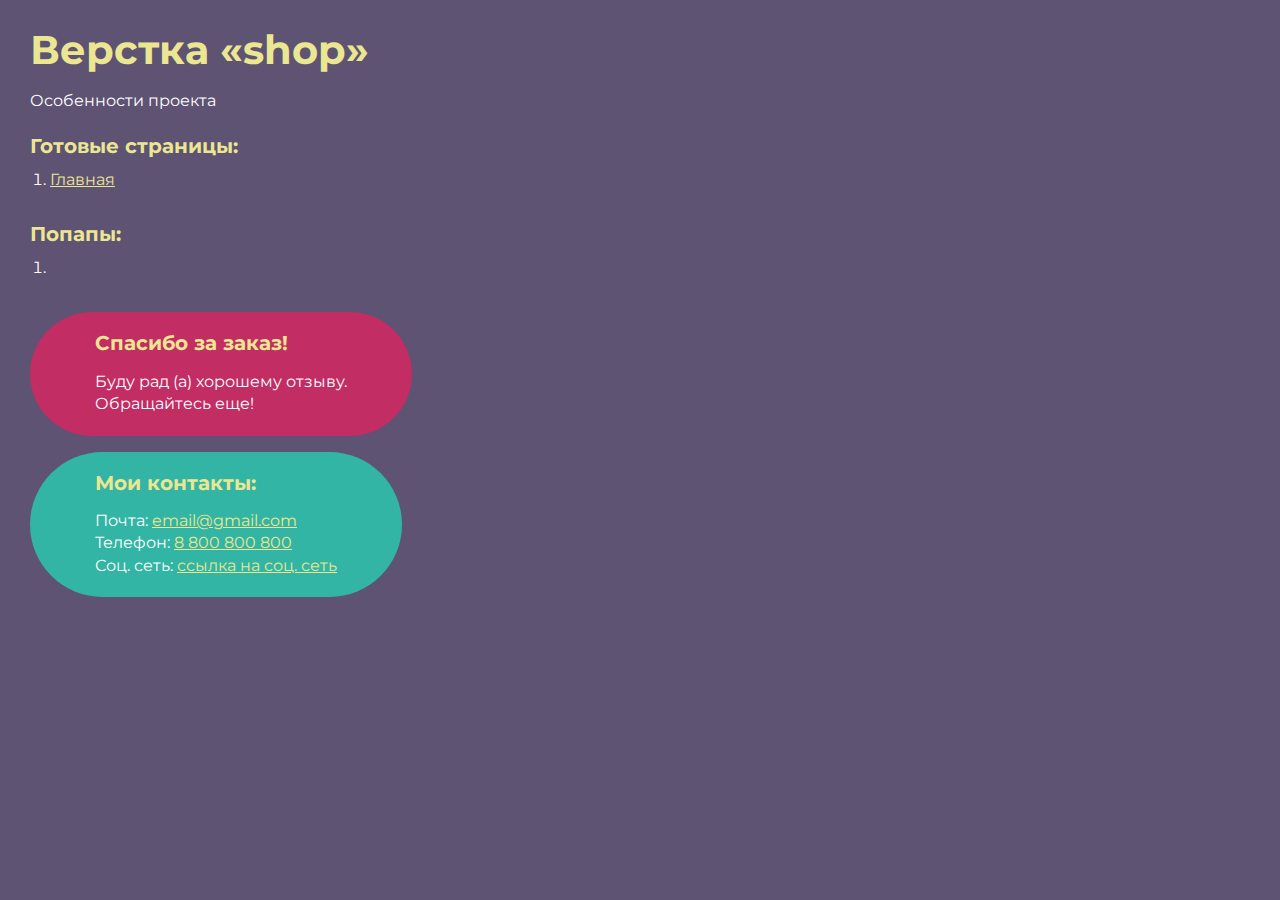
==== index.html @ 90a46753 "first commit" ====
<!DOCTYPE html>
<html>

<head>
	<meta charset="UTF-8">
	<meta name="viewport" content="width=device-width, initial-scale=1.0">
	<title>Верстка «shop»</title>
</head>

<body>
	<div class="rootpage">
		<h1>Верстка «shop»</h1>
		<div class="rootpage__info">
			Особенности проекта
		</div>
		<h2>Готовые страницы:</h2>
		<ol class="rootpage__list">
			<li><a target="_blank" href="home.html">Главная</a></li>
		</ol>
		<h2>Попапы:</h2>
		<ol class="rootpage__list">
			<li><a target="_blank" href="home.html#"></a></li>
		</ol>
		<div class="rootpage__tnx">
			<h2>Спасибо за заказ!</h2>
			<p>Буду рад (а) хорошему отзыву.</p>
			<p>Обращайтесь еще!</p>
		</div>
		<div class="rootpage__contacts">
			<h2>Мои контакты:</h2>
			<p>Почта: <a href="mailto:email@gmail.com">email@gmail.com</a></p>
			<p>Телефон: <a href="tel:8800800800">8 800 800 800</a></p>
			<p>Соц. сеть: <a href="">ссылка на соц. сеть</a></p>
		</div>
	</div>
</body>
<style>
	@charset "UTF-8";
	@import url("https://fonts.googleapis.com/css?family=Montserrat:regular,700&display=swap");

	*,
	*::before,
	*::after {
		padding: 0px;
		margin: 0px;
		border: 0px;
		box-sizing: border-box;
	}

	html,
	body {
		height: 100%;
		margin: 0;
		padding: 0;
		min-width: 320px;
		width: 100%;
		color: #fff;
		background-color: #5e5373;
	}

	body {
		font-family: Montserrat;
		font-size: 100%;
		line-height: 1;
		font-size: 1rem;
	}

	a {
		text-decoration: underline;
		color: #ebe691
	}

	a:visited {
		text-decoration: underline;
		color: #aaa768;
	}

	a:hover {
		text-decoration: none;
	}

	ul li {
		list-style: none;
	}

	img {
		vertical-align: top;
	}

	.wrapper {
		width: 100%;
		min-height: 100%;
		overflow: hidden;
	}

	.rootpage {
		padding: 30px;
		display: flex;
		flex-direction: column;
		align-items: flex-start;
	}

	@media (max-width: 767px) {
		.rootpage {
			padding: 30px 15px;
		}
	}

	h1 {
		color: #ebe691;
		font-size: 2.5rem;
		margin: 0px 0px 1.25rem 0px;
	}

	@media (max-width: 767px) {
		h1 {
			font-size: 1.85rem;
			margin: 0px 0px 1.25rem 0px;
		}
	}

	h2 {
		color: #ebe691;
		font-size: 1.25rem;
		margin: 0px 0px 1rem 0px;
	}

	@media (max-width: 767px) {
		h2 {
			font-size: 1.125rem;
			margin: 0px 0px 1rem 0px;
		}
	}

	.rootpage__info {
		line-height: 140%;
		margin: 0px 0px 1.5rem 0px;
	}

	.rootpage__list {
		margin: 0px 0px 2.25rem 1.25rem;
	}

	.rootpage__list li:not(:last-child) {
		margin: 0px 0px 15px 0px;
	}

	.rootpage__contacts,
	.rootpage__tnx {
		border-radius: 200px;
		padding: 20px 65px;
		line-height: 140%;
	}

	@media (max-width: 767px) {

		.rootpage__contacts,
		.rootpage__tnx {
			border-radius: 40px;
			padding: 20px;
		}
	}

	.rootpage__contacts {
		background: #32b5a4;

	}

	.rootpage__contacts a {
		color: #ebe691;
	}

	.rootpage__tnx {
		background: #c22d63;
		margin: 0px 0px 1rem 0px;
	}
</style>

</html>
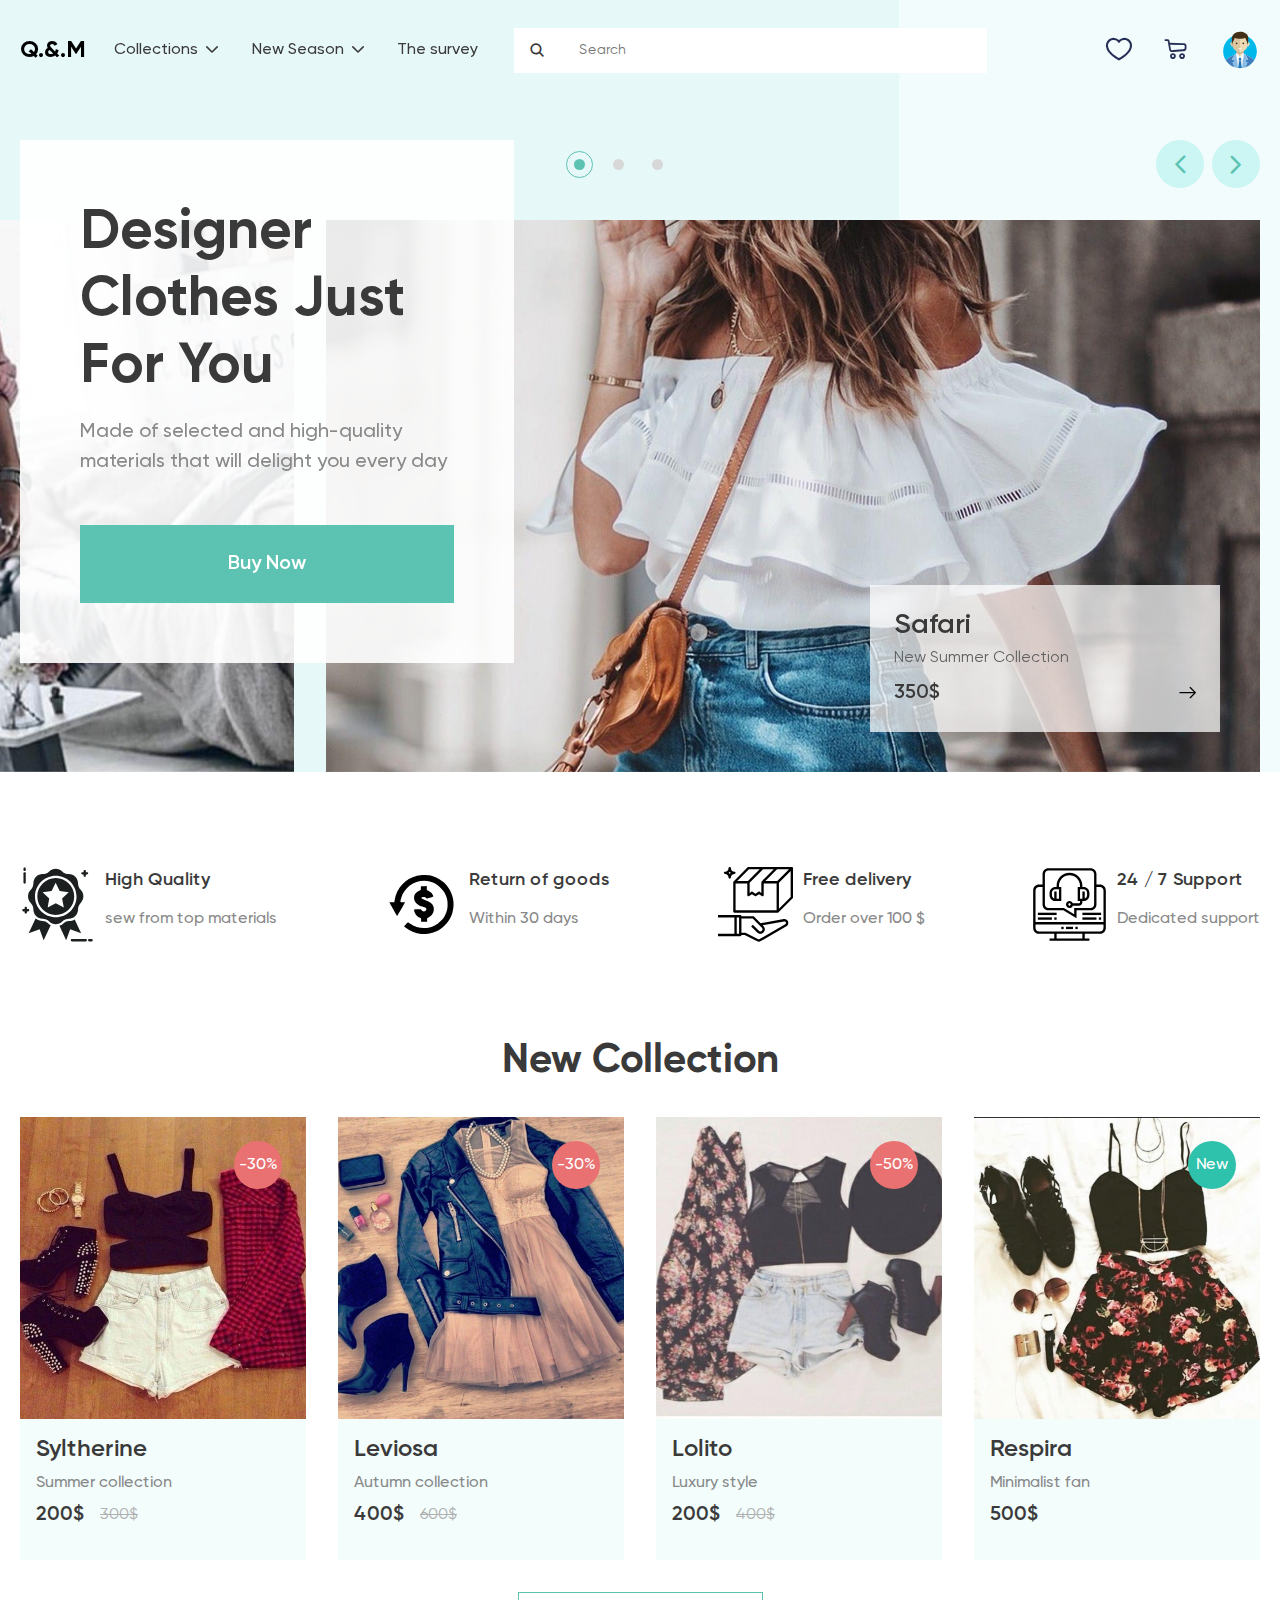
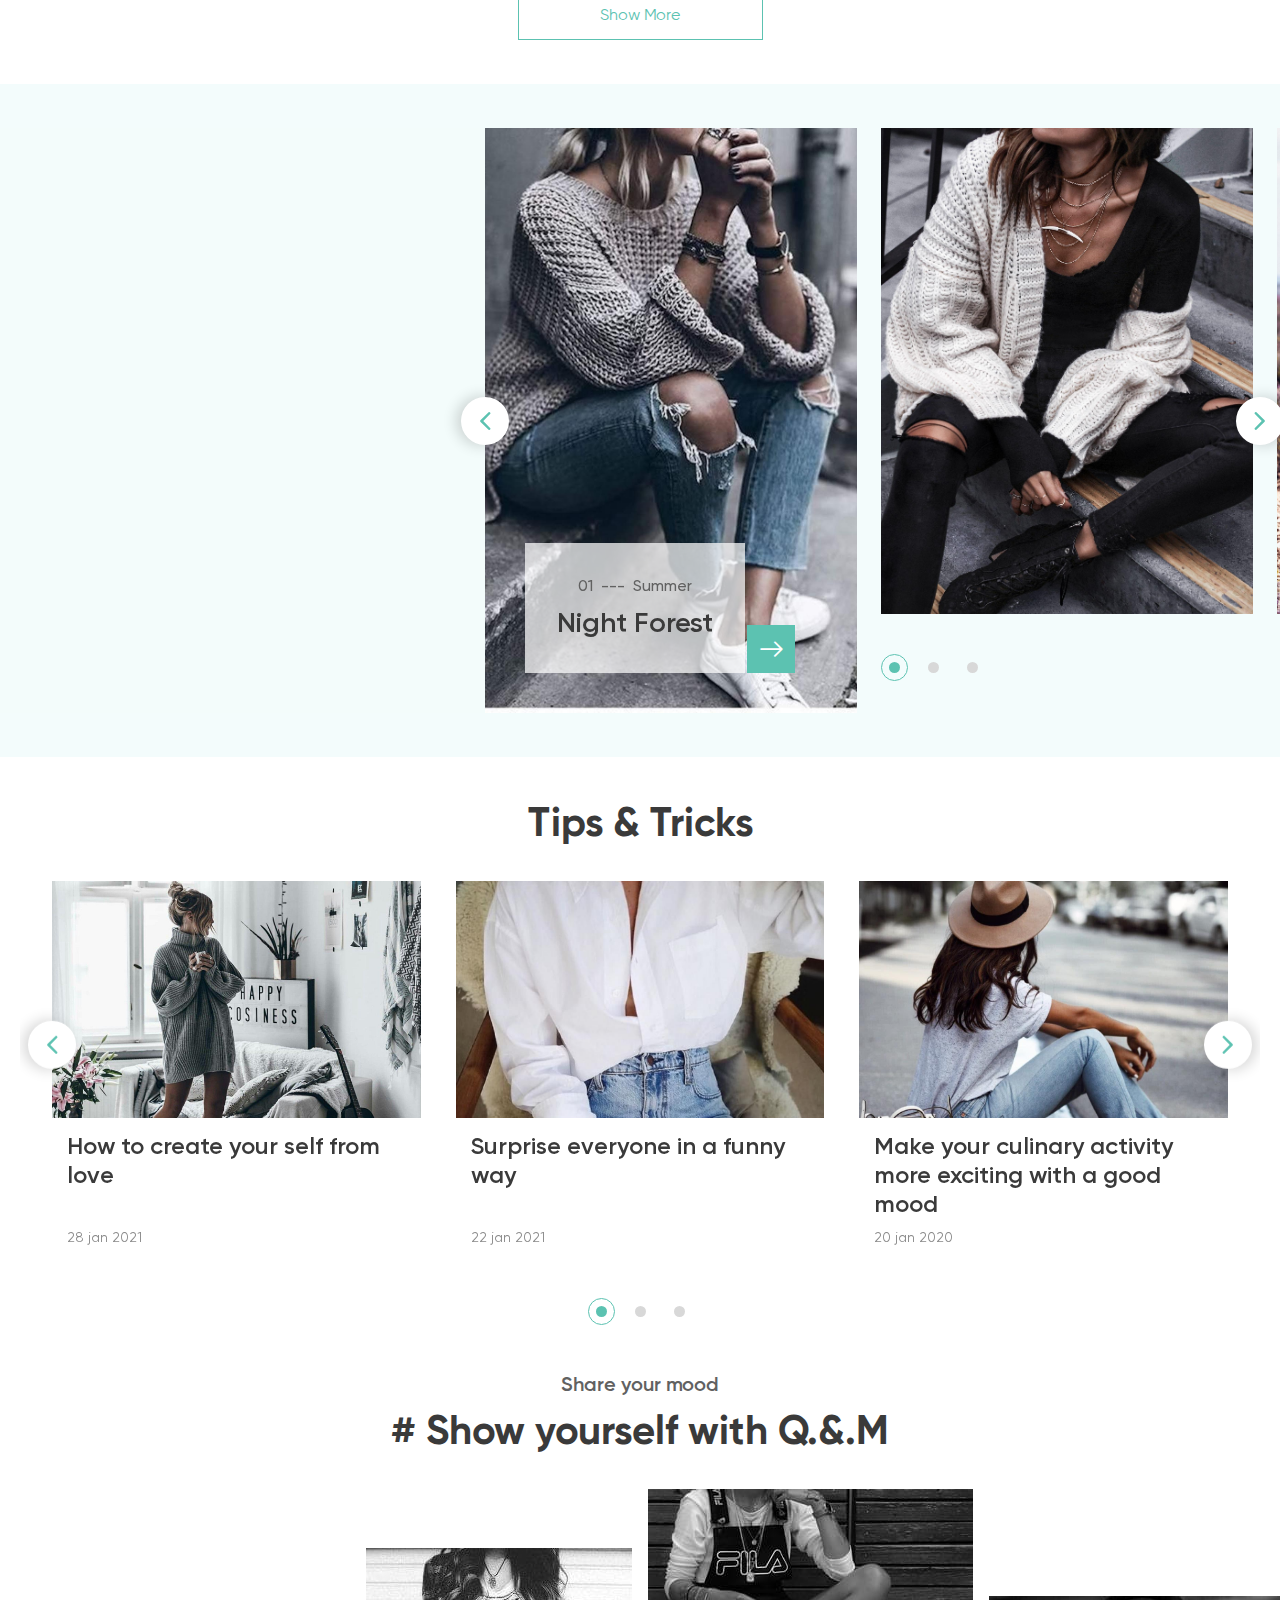
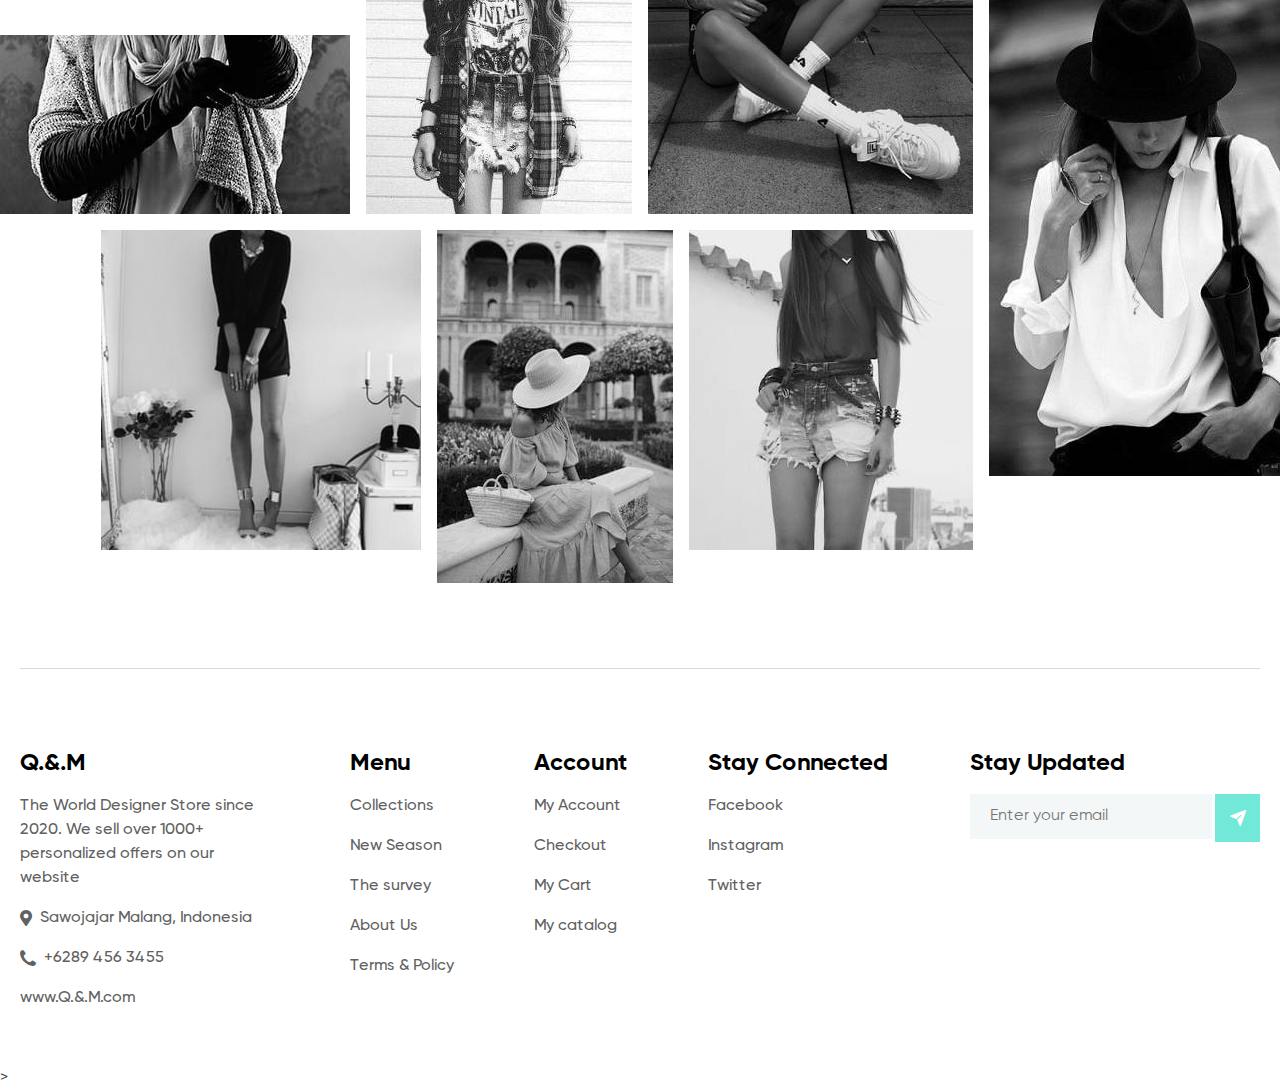
==== commit 29dc810c: "second commit" ====
--- a/index.html
+++ b/index.html
@@ -1,179 +1,541 @@
 <!DOCTYPE html>
-<html>
+<html lang="ru">
 
 <head>
+	<title>Главная</title>
 	<meta charset="UTF-8">
+	<meta name="format-detection" content="telephone=no">
+	<!-- <style>body{opacity: 0;}</style> -->
+	<link rel="stylesheet" href="css/style.min.css?_v=20220322192002">
+	<link rel="shortcut icon" href="favicon.ico">
+	<!-- <meta name="robots" content="noindex, nofollow"> -->
 	<meta name="viewport" content="width=device-width, initial-scale=1.0">
-	<title>Верстка «shop»</title>
 </head>
 
 <body>
-	<div class="rootpage">
-		<h1>Верстка «shop»</h1>
-		<div class="rootpage__info">
-			Особенности проекта
-		</div>
-		<h2>Готовые страницы:</h2>
-		<ol class="rootpage__list">
-			<li><a target="_blank" href="home.html">Главная</a></li>
-		</ol>
-		<h2>Попапы:</h2>
-		<ol class="rootpage__list">
-			<li><a target="_blank" href="home.html#"></a></li>
-		</ol>
-		<div class="rootpage__tnx">
-			<h2>Спасибо за заказ!</h2>
-			<p>Буду рад (а) хорошему отзыву.</p>
-			<p>Обращайтесь еще!</p>
-		</div>
-		<div class="rootpage__contacts">
-			<h2>Мои контакты:</h2>
-			<p>Почта: <a href="mailto:email@gmail.com">email@gmail.com</a></p>
-			<p>Телефон: <a href="tel:8800800800">8 800 800 800</a></p>
-			<p>Соц. сеть: <a href="">ссылка на соц. сеть</a></p>
+	<div class="wrapper">
+		<header class="header">
+			<div class="header__wrapper">
+				<div class="header__container">
+					<div class="header__body">
+						<div class="header__main">
+							<a href="" class="header__logo wow fadeInLeft"> Q.&.M </a>
+							<div class="header__menu menu wow fadeInDown">
+								<nav class="menu__body">
+									<ul data-spollers="768,max" class="menu__list">
+										<li class="menu__item">
+											<a href="" class="menu__link">Collections</a>
+											<button data-spoller type="submit" class="menu__arrow _icon-arrow-down"></button>
+											<ul class="menu__sub-list">
+												<li class="menu__sub-item">
+													<a href="" class="menu__sub-link">Syltherine </a>
+												</li>
+												<li class="menu__sub-item">
+													<a href="" class="menu__sub-link">Leviosa</a>
+												</li>
+												<li class="menu__sub-item">
+													<a href="" class="menu__sub-link">Lolito</a>
+												</li>
+												<li class="menu__sub-item">
+													<a href="" class="menu__sub-link">Respira</a>
+												</li>
+											</ul>
+										</li>
+										<li class="menu__item">
+											<a href="" class="menu__link">New Season</a>
+											<button data-spoller type="submit" class="menu__arrow _icon-arrow-down"></button>
+											<ul class="menu__sub-list">
+												<li class="menu__sub-item">
+													<a href="" class="menu__sub-link">Inner Peace</a>
+												</li>
+												<li class="menu__sub-item">
+													<a href="" class="menu__sub-link">Forest Fox</a>
+												</li>
+												<li class="menu__sub-item">
+													<a href="" class="menu__sub-link">Night Town</a>
+												</li>
+												<li class="menu__sub-item">
+													<a href="" class="menu__sub-link">Light Wind</a>
+												</li>
+											</ul>
+										</li>
+										<li class="menu__item">
+											<a href="" class="menu__link">The survey</a>
+										</li>
+									</ul>
+								</nav>
+							</div>
+						</div>
+						<div class="header__search">
+							<div class="serch-form">
+								<button type="submit" class="serch-form__btn serch-form__icon _icon-search"></button>
+								<form action="#" class="serch-form__item wow fadeInDown">
+									<button type="submit" class="serch-form__btn _icon-search"></button>
+									<input autocomplete="off" type="text" name="form[]" data-error="Ошибка" placeholder="Search " class="input serch-form__input" />
+								</form>
+							</div>
+						</div>
+						<div class="header__actions actions-header wow fadeInRight">
+							<a href="" class="actions-header__item actions-header__item_favorite _icon-favorite">
+							</a>
+							<div class="actions-header__item cart-header">
+								<a href="#" class="cart-header__icon _icon-cart"></a>
+								<div class="cart-header__body">
+									<ul class="cart-list"></ul>
+								</div>
+							</div>
+							<a href="#" class="actions-header__item actions-header__item_user-ibg">
+								<img src="img/avatar.svg" alt="user" />
+							</a>
+						</div>
+						<button type="button" class="icon-menu">
+							<span></span>
+						</button>
+					</div>
+				</div>
+			</div>
+		</header>
+
+		<main class="page">
+			<section class="page__main-slider main-slider">
+				<div class="main-slider__container">
+					<div class="main-slider__body">
+						<div data-wow-delay="0.4s" class="main-slider__content content-main wow fadeInUp">
+							<h1 class="content-main__title">
+								Designer Clothes Just For You
+							</h1>
+							<div class="content-main__text">
+								Made of selected and high-quality materials that will delight
+								you every day
+							</div>
+							<a data-da=".main-slider__body,991,2" href="#" class="content-main__button button">Buy Now</a>
+						</div>
+						<div class="main-slider__slider slider-main">
+							<div class="slider-main__controls controls-slider-main">
+								<div class="controls-slider-main__dotts"></div>
+								<div class="controls-slider-main__arrows slider-arrows">
+									<button type="submit" class="slider-arrow slider-arrow_prev _icon-arrow-down"></button>
+									<button type="submit" class="slider-arrow slider-arrow_next _icon-arrow-down"></button>
+								</div>
+							</div>
+							<div class="slider-main__slider">
+								<div class="slider-main__swiper">
+									<div class="slider-main-ibg__slide">
+										<img src="img/fashion/01.jpg" alt="Image" />
+										<a href="#" data-swiper-parallax-opacity="0" data-swiper-parallax-x="-100%" class="slider-main__content">
+											<div class="slider-main__title">Safari</div>
+											<div class="slider-main__text">
+												New Summer Collection
+											</div>
+											<div class="slider-main__price _icon-arrow-link">
+												350$
+											</div>
+										</a>
+									</div>
+									<div class="slider-main-ibg__slide">
+										<img src="img/fashion/02.jpg" alt="Image" />
+										<a href="#" data-swiper-parallax-opacity="0" data-swiper-parallax-x="-100%" class="slider-main__content">
+											<div class="slider-main__title">Safari</div>
+											<div class="slider-main__text">
+												New Summer Collection
+											</div>
+											<div class="slider-main__price _icon-arrow-link">
+												350$
+											</div>
+										</a>
+									</div>
+									<div class="slider-main-ibg__slide">
+										<img src="img/fashion/03.jpg" alt="Image" />
+										<a href="#" data-swiper-parallax-opacity="0" data-swiper-parallax-x="-100%" class="slider-main__content">
+											<div class="slider-main__title">Safari</div>
+											<div class="slider-main__text">
+												New Summer Collection
+											</div>
+											<div class="slider-main__price _icon-arrow-link">
+												350$
+											</div>
+										</a>
+									</div>
+								</div>
+							</div>
+						</div>
+					</div>
+				</div>
+			</section>
+			<section class="page__advantages">
+				<div class="advantages__container">
+					<div class="advantages__item wow fadeInUp">
+						<div class="advantages__icon">
+							<img src="img/advantages/01.svg" alt="" />
+						</div>
+						<h4 class="advantages__title">High Quality</h4>
+						<div class="advantages__text">sew from top materials</div>
+					</div>
+					<div data-wow-delay="0.2s" class="advantages__item wow fadeInUp">
+						<div class="advantages__icon">
+							<img src="img/advantages/02.svg" alt="" />
+						</div>
+						<h4 class="advantages__title">Return of goods</h4>
+						<div class="advantages__text">Within 30 days</div>
+					</div>
+					<div data-wow-delay="0.4s" class="advantages__item wow fadeInUp">
+						<div class="advantages__icon">
+							<img src="img/advantages/03.svg" alt="" />
+						</div>
+						<h4 class="advantages__title">Free delivery</h4>
+						<div class="advantages__text">Order over 100 $</div>
+					</div>
+					<div data-wow-delay="0.6s" class="advantages__item wow fadeInUp">
+						<div class="advantages__icon">
+							<img src="img/advantages/04.svg" alt="" />
+						</div>
+						<h4 class="advantages__title">24 / 7 Support</h4>
+						<div class="advantages__text">Dedicated support</div>
+					</div>
+				</div>
+			</section>
+			<section class="page__products products">
+				<div class="products__container">
+					<h2 class="products__title _title">New Collection</h2>
+					<div class="products__items">
+						<artical data-pid="1" class="products__item item-product">
+							<div class="item-product__labels">
+								<div class="item-product__label item-product__label_sale">
+									-30%
+								</div>
+							</div>
+							<a href="" class="item-product-ibg item-product__image"><img src="img/products01/fashionProducts/01.jpg" alt="Image" /></a>
+							<div class="item-product__body">
+								<div class="item-product__content">
+									<div class="item-product__title">Syltherine</div>
+									<div class="item-product__text">Summer collection</div>
+								</div>
+								<div class="item-product__prices">
+									<div class="item-product__price">200$</div>
+									<div class="item-product__price item-product__price_old">
+										300$
+									</div>
+								</div>
+							</div>
+
+							<div class="item-product__actions action-product">
+								<div class="action-product__body">
+									<a href="#" class="action-product__button button button_white">Add to cart</a>
+									<a href="" class="action-product__link _icon-share">Share</a>
+									<a href="" class="action-product__link _icon-favorite">Like</a>
+								</div>
+							</div>
+						</artical>
+						<artical data-pid="2" class="products__item item-product">
+							<div class="item-product__labels">
+								<div class="item-product__label item-product__label_sale">
+									-30%
+								</div>
+							</div>
+							<a href="" class="item-product-ibg item-product__image"><img src="img/products01/fashionProducts/02.jpg" alt="Image" /></a>
+							<div class="item-product__body">
+								<div class="item-product__content">
+									<div class="item-product__title">Leviosa</div>
+									<div class="item-product__text">Autumn collection</div>
+								</div>
+								<div class="item-product__prices">
+									<div class="item-product__price">400$</div>
+									<div class="item-product__price item-product__price_old">
+										600$
+									</div>
+								</div>
+							</div>
+
+							<div class="item-product__actions action-product">
+								<div class="action-product__body">
+									<a href="#" class="action-product__button button button_white">Add to cart</a>
+									<a href="" class="action-product__link _icon-share">Share</a>
+									<a href="" class="action-product__link _icon-favorite">Like</a>
+								</div>
+							</div>
+						</artical>
+						<artical data-pid="3" class="products__item item-product">
+							<div class="item-product__labels">
+								<div class="item-product__label item-product__label_sale">
+									-50%
+								</div>
+							</div>
+							<a href="" class="item-product-ibg item-product__image"><img src="img/products01/fashionProducts/03.jpg" alt="Image" /></a>
+							<div class="item-product__body">
+								<div class="item-product__content">
+									<div class="item-product__title">Lolito</div>
+									<div class="item-product__text">Luxury style</div>
+								</div>
+								<div class="item-product__prices">
+									<div class="item-product__price">200$</div>
+									<div class="item-product__price item-product__price_old">
+										400$
+									</div>
+								</div>
+							</div>
+
+							<div class="item-product__actions action-product">
+								<div class="action-product__body">
+									<a href="#" class="action-product__button button button_white">Add to cart</a>
+									<a href="" class="action-product__link _icon-share">Share</a>
+									<a href="" class="action-product__link _icon-favorite">Like</a>
+								</div>
+							</div>
+						</artical>
+						<artical data-pid="4" class="products__item item-product">
+							<div class="item-product__labels">
+								<div class="item-product__label item-product__label_new">
+									New
+								</div>
+							</div>
+							<a href="" class="item-product-ibg item-product__image"><img src="img/products01/fashionProducts/04.jpg" alt="Image" /></a>
+							<div class="item-product__body">
+								<div class="item-product__content">
+									<div class="item-product__title">Respira</div>
+									<div class="item-product__text">Minimalist fan</div>
+								</div>
+								<div class="item-product__prices">
+									<div class="item-product__price">500$</div>
+								</div>
+							</div>
+
+							<div class="item-product__actions action-product">
+								<div class="action-product__body">
+									<a href="#" class="action-product__button button button_white">Add to cart</a>
+									<a href="" class="action-product__link _icon-share">Share</a>
+									<a href="" class="action-product__link _icon-favorite">Like</a>
+								</div>
+							</div>
+						</artical>
+					</div>
+					<div class="products__footer">
+						<a href="" class="products__more button button_white">Show More</a>
+					</div>
+				</div>
+			</section>
+			<section class="page__rooms">
+				<div class="rooms__container">
+					<div class="rooms__body wow fadeInLeft">
+						<h2 class="rooms__title _title">
+							More than 1000 elegant inspiration suggestions
+						</h2>
+						<div class="rooms__text">
+							Your designer has already created many elegant proposals that
+							will inspire you
+						</div>
+						<a href="#" class="rooms__button button">Explore More</a>
+					</div>
+					<div class="rooms-slider slider-rooms">
+						<div class="slider-rooms__slider">
+							<div class="slider-rooms__swiper">
+								<div class="slider-rooms-ibg__slide">
+									<img data-src="img/fashion/04.jpg" alt="Image" />
+									<a data-swiper-parallax-opacity="0" data-swiper-parallax-y="-100%" href="" class="slider-rooms__content _icon-arrow-link">
+										<div class="slider-rooms__label label-slider">
+											<div class="label-slider__number">01</div>
+											<div class="label-slider__line">---</div>
+											<div class="label-slider__text">Summer</div>
+										</div>
+										<div class="slider-rooms__title">Night Forest</div>
+									</a>
+								</div>
+								<div class="slider-rooms-ibg__slide">
+									<img data-src="img/fashion/05.jpg" alt="image" />
+									<a data-swiper-parallax-opacity="0" data-swiper-parallax-y="-100%" href="" class="slider-rooms__content _icon-arrow-link">
+										<div class="slider-rooms__label label-slider">
+											<div class="label-slider__number">02</div>
+											<div class="label-slider__line">---</div>
+											<div class="label-slider__text">Summer</div>
+										</div>
+										<div class="slider-rooms__title">Night Forest</div>
+									</a>
+								</div>
+								<div class="slider-rooms-ibg__slide">
+									<img data-src="img/fashion/06.jpg" alt="" />
+									<a data-swiper-parallax-opacity="0" data-swiper-parallax-y="-100%" href="" class="slider-rooms__content _icon-arrow-link">
+										<div class="slider-rooms__label label-slider">
+											<div class="label-slider__number">03</div>
+											<div class="label-slider__line">---</div>
+											<div class="label-slider__text">Summer</div>
+										</div>
+										<div class="slider-rooms__title">Night Forest</div>
+									</a>
+								</div>
+							</div>
+						</div>
+						<div class="slider-rooms__arrows slider-arrows">
+							<button type="submit" class="slider-arrow slider-arrow_prev slider-arrow_white _icon-arrow-down"></button>
+							<button type="submit" class="slider-arrow slider-arrow_next slider-arrow_white _icon-arrow-down"></button>
+						</div>
+						<div class="slider-rooms__dotts"></div>
+					</div>
+				</div>
+			</section>
+			<section class="page_tips tips">
+				<div class="tips__container">
+					<h2 class="tips__title _title">Tips & Tricks</h2>
+					<div class="tips-slider__body">
+						<div class="tips__slider slider-tips">
+							<div class="slider-tips__swiper">
+								<div class="slider-tips__slide">
+									<a href="#" class="slider-tips-ibg">
+										<img data-src="img/fashion/09.jpg" alt="image" />
+									</a>
+									<div class="slider-tips__content">
+										<div class="slider-tips__title">
+											How to create your self from love
+										</div>
+										<div class="slider-tips__text">28 jan 2021</div>
+									</div>
+								</div>
+								<div class="slider-tips__slide">
+									<a href="#" class="slider-tips-ibg">
+										<img data-src="img/fashion/07.jpg" alt="image" />
+									</a>
+									<div class="slider-tips__content">
+										<div class="slider-tips__title">
+											Surprise everyone in a funny way
+										</div>
+										<div class="slider-tips__text">22 jan 2021</div>
+									</div>
+								</div>
+								<div class="slider-tips__slide">
+									<a href="#" class="slider-tips-ibg">
+										<img data-src="img/fashion/08.jpg" alt="image" />
+									</a>
+									<div class="slider-tips__content">
+										<div class="slider-tips__title">
+											Make your culinary activity more exciting with a good
+											mood
+										</div>
+										<div class="slider-tips__text">20 jan 2020</div>
+									</div>
+								</div>
+							</div>
+						</div>
+						<div class="slider-tips__arrows slider-arrows">
+							<button type="submit" class="slider-arrow slider-arrow_white slider-arrow_prev _icon-arrow-down"></button>
+							<button type="submit" class="slider-arrow slider-arrow_white slider-arrow_next _icon-arrow-down"></button>
+						</div>
+						<div class="slider-tips__dotts"></div>
+					</div>
+				</div>
+			</section>
+			<section class="page__furniture furniture">
+				<div class="furniture__wrapper">
+					<div class="furniture__subtitle">Share your mood</div>
+					<h2 class="furniture__title _title"># Show yourself with Q.&.M</h2>
+					<div data-speed="0.01" class="furniture__body">
+						<div data-gallery class="furniture__items">
+							<div class="furniture__column">
+								<div class="furniture__row row-furniture row-furnitute_left_top">
+									<a href="img/fashion/11.jpg" class="row-furniture__item"><img data-srcset="img/fashion/11.jpg" alt="Image" /></a>
+									<a href="img/fashion/10.jpg" class="row-furniture__item"><img data-srcset="img/fashion/10.jpg" alt="Image" /></a>
+									<a href="img/fashion/16.jpg" class="row-furniture__item"><img data-srcset="img/fashion/16.jpg" alt="Image" /></a>
+								</div>
+								<div class="furniture__row row-furniture row-furnitute_left_bottom">
+									<a href="img/fashion/13.jpg" class="row-furniture__item"><img data-src="img/fashion/13.jpg" alt="Image" /></a>
+									<a href="img/fashion/14.jpg" class="row-furniture__item"><img data-src="img/fashion/14.jpg" alt="Image" /></a>
+									<a href="img/fashion/15.jpeg" class="row-furniture__item"><img data-src="img/fashion/15.jpeg" alt="Image" /></a>
+								</div>
+							</div>
+							<div class="furniture__column">
+								<div class="furniture__row row-furniture row-furnitute_center">
+									<a href="img/fashion/12.jpg" class="row-furniture__item"><img data-src="img/fashion/12.jpg" alt="Image" /></a>
+								</div>
+							</div>
+							<div class="furniture__column">
+								<div class="furniture__row row-furniture row-furnitute_right_top">
+									<a href="img/fashion/14.jpg" class="row-furniture__item"><img data-src="img/fashion/14.jpg" alt="Image" /></a>
+									<a href="img/fashion/11.jpg" class="row-furniture__item"><img data-src="img/fashion/11.jpg" alt="Image" /></a>
+									<a href="img/fashion/19.jpg" class="row-furniture__item"><img data-src="img/fashion/19.jpg" alt="Image" /></a>
+								</div>
+								<div class="furniture__row row-furniture row-furnitute_right_bottom">
+									<a href="img/fashion/17.jpg" class="row-furniture__item"><img data-src="img/fashion/17.jpg" alt="Image" /></a>
+									<a href="img/fashion/10.jpg" class="row-furniture__item"><img data-src="img/fashion/10.jpg" alt="Image" /></a>
+									<a href="img/fashion/16.jpg" class="row-furniture__item"><img data-src="img/fashion/16.jpg" alt="Image" /></a>
+								</div>
+							</div>
+						</div>
+					</div>
+				</div>
+			</section>
+		</main>
+		<footer class="footer">
+			<div class="footer__container">
+				<div class="footer__body">
+					<div class="footer__main">
+						<a href="" class="logo _footer-title">Q.&.M</a>
+						<div class="footer__text">
+							The World Designer Store since 2020. We sell over 1000+ personalized
+							offers on our website
+						</div>
+						<div class="footer__contects contects-footer">
+							<a href="#" class="contects-footer__item _icon-location">Sawojajar Malang, Indonesia</a>
+							<a href="+6289 456 3455" class="contects-footer__item _icon-phone">+6289 456 3455</a>
+							<a href="#" class="contects-footer__item">www.Q.&.M.com</a>
+						</div>
+					</div>
+					<div data-spollers="768,max" class="footer__menu menu-footer">
+						<div class="menu-footer__column">
+							<button data-spoller type="submit" class="menu-footer__title _footer-title">
+								Menu
+							</button>
+							<ul class="menu-footer__list">
+								<li><a href="" class="menu-footer__link">Collections</a></li>
+								<li><a href="" class="menu-footer__link">New Season</a></li>
+								<li><a href="" class="menu-footer__link">The survey</a></li>
+								<li><a href="" class="menu-footer__link">About Us</a></li>
+								<li><a href="" class="menu-footer__link">Terms & Policy</a></li>
+							</ul>
+						</div>
+						<div class="menu-footer__column">
+							<button data-spoller type="submit" class="menu-footer__title _footer-title">
+								Account
+							</button>
+							<ul class="menu-footer__list">
+								<li><a href="" class="menu-footer__link">My Account</a></li>
+								<li><a href="" class="menu-footer__link">Checkout</a></li>
+								<li><a href="" class="menu-footer__link">My Cart</a></li>
+								<li><a href="" class="menu-footer__link">My catalog</a></li>
+							</ul>
+						</div>
+						<div class="menu-footer__column">
+							<button data-spoller type="submit" class="menu-footer__title _footer-title">
+								Stay Connected
+							</button>
+							<ul class="menu-footer__list">
+								<li><a href="" class="menu-footer__link">Facebook</a></li>
+								<li><a href="" class="menu-footer__link">Instagram</a></li>
+								<li><a href="" class="menu-footer__link">Twitter</a></li>
+							</ul>
+						</div>
+					</div>
+					<div class="footer__subscribe subscribe">
+						<div class="subscribe__title _footer-title">Stay Updated</div>
+						<form action="#" class="subscribe__form">
+							<input autocomplete="off" type="text" name="form[]" data-error="Ошибка" placeholder="Enter your email" class="subscribe__input input" />
+							<button data-popup type="submit" class="button subscribe__button _icon-send"></button>
+						</form>
+					</div>
+				</div>
+			</div>
+		</footer>
+
+	</div>
+	<!-- 
+<div id="popup" aria-hidden="true" class="popup">
+	<div class="popup__wrapper">
+		<div class="popup__content">
+			<button data-close type="button" class="popup__close">Закрыть</button>
+			<div class="popup__text">
+			</div>
 		</div>
 	</div>
+</div>
+ -->
+	<script src="js/app.min.js?_v=20220322192002"></script>
 </body>
-<style>
-	@charset "UTF-8";
-	@import url("https://fonts.googleapis.com/css?family=Montserrat:regular,700&display=swap");
-
-	*,
-	*::before,
-	*::after {
-		padding: 0px;
-		margin: 0px;
-		border: 0px;
-		box-sizing: border-box;
-	}
-
-	html,
-	body {
-		height: 100%;
-		margin: 0;
-		padding: 0;
-		min-width: 320px;
-		width: 100%;
-		color: #fff;
-		background-color: #5e5373;
-	}
-
-	body {
-		font-family: Montserrat;
-		font-size: 100%;
-		line-height: 1;
-		font-size: 1rem;
-	}
-
-	a {
-		text-decoration: underline;
-		color: #ebe691
-	}
-
-	a:visited {
-		text-decoration: underline;
-		color: #aaa768;
-	}
-
-	a:hover {
-		text-decoration: none;
-	}
-
-	ul li {
-		list-style: none;
-	}
-
-	img {
-		vertical-align: top;
-	}
-
-	.wrapper {
-		width: 100%;
-		min-height: 100%;
-		overflow: hidden;
-	}
-
-	.rootpage {
-		padding: 30px;
-		display: flex;
-		flex-direction: column;
-		align-items: flex-start;
-	}
-
-	@media (max-width: 767px) {
-		.rootpage {
-			padding: 30px 15px;
-		}
-	}
-
-	h1 {
-		color: #ebe691;
-		font-size: 2.5rem;
-		margin: 0px 0px 1.25rem 0px;
-	}
-
-	@media (max-width: 767px) {
-		h1 {
-			font-size: 1.85rem;
-			margin: 0px 0px 1.25rem 0px;
-		}
-	}
-
-	h2 {
-		color: #ebe691;
-		font-size: 1.25rem;
-		margin: 0px 0px 1rem 0px;
-	}
-
-	@media (max-width: 767px) {
-		h2 {
-			font-size: 1.125rem;
-			margin: 0px 0px 1rem 0px;
-		}
-	}
-
-	.rootpage__info {
-		line-height: 140%;
-		margin: 0px 0px 1.5rem 0px;
-	}
-
-	.rootpage__list {
-		margin: 0px 0px 2.25rem 1.25rem;
-	}
-
-	.rootpage__list li:not(:last-child) {
-		margin: 0px 0px 15px 0px;
-	}
-
-	.rootpage__contacts,
-	.rootpage__tnx {
-		border-radius: 200px;
-		padding: 20px 65px;
-		line-height: 140%;
-	}
-
-	@media (max-width: 767px) {
-
-		.rootpage__contacts,
-		.rootpage__tnx {
-			border-radius: 40px;
-			padding: 20px;
-		}
-	}
-
-	.rootpage__contacts {
-		background: #32b5a4;
-
-	}
-
-	.rootpage__contacts a {
-		color: #ebe691;
-	}
-
-	.rootpage__tnx {
-		background: #c22d63;
-		margin: 0px 0px 1rem 0px;
-	}
-</style>
-
-</html>+
+</html>
+>--- a/css/style.min.css
+++ b/css/style.min.css
@@ -0,0 +1,7 @@
+@charset "UTF-8";@font-face{font-family:Gilroy;font-display:swap;src:url(../fonts/Gilroy-Medium.woff2) format("woff2"),url(../fonts/Gilroy-Medium.woff) format("woff");font-weight:500;font-style:normal}@font-face{font-family:Gilroy;font-display:swap;src:url(../fonts/Gilroy-Bold.woff2) format("woff2"),url(../fonts/Gilroy-Bold.woff) format("woff");font-weight:700;font-style:normal}@font-face{font-family:Gilroy;font-display:swap;src:url(../fonts/Gilroy-Regular.woff2) format("woff2"),url(../fonts/Gilroy-Regular.woff) format("woff");font-weight:400;font-style:normal}@font-face{font-family:Gilroy;font-display:swap;src:url(../fonts/Gilroy-Semibold.woff2) format("woff2"),url(../fonts/Gilroy-Semibold.woff) format("woff");font-weight:600;font-style:normal}@font-face{font-family:icons;font-display:swap;src:url(../fonts/icons.woff2) format("woff2"),url(../fonts/icons.woff) format("woff");font-weight:400;font-style:normal}._spoller-init .menu-footer__title::before,[class*=_icon-]:before{font-family:icons;font-style:normal;font-weight:400;font-variant:normal;text-transform:none;line-height:1;-webkit-font-smoothing:antialiased;-moz-osx-font-smoothing:grayscale}[class*=_icon-]:before{display:block}._icon-arrow-down:before,._spoller-init .menu-footer__title:before{content:"\e900"}._icon-arrow-link:before{content:"\e901"}._icon-cart:before{content:"\e902"}._icon-favorite:before{content:"\e903"}._icon-location:before{content:"\e904"}._icon-phone:before{content:"\e905"}._icon-search:before{content:"\e906"}._icon-send:before{content:"\e907";color:#fff}._icon-share:before{content:"\e908"}*{padding:0;margin:0;border:0}*,:after,:before{-webkit-box-sizing:border-box;box-sizing:border-box}body,html{height:100%;min-width:320px}body{color:#3a3a3a;line-height:1;font-family:Gilroy;font-size:1rem;-ms-text-size-adjust:100%;-moz-text-size-adjust:100%;-webkit-text-size-adjust:100%;-webkit-font-smoothing:antialiased;-moz-osx-font-smoothing:grayscale}button,input,textarea{font-family:Gilroy;font-size:inherit}button{cursor:pointer;color:inherit;background-color:inherit}a{color:inherit}a:link,a:visited{text-decoration:none}a:hover{text-decoration:none}ul li{list-style:none}img{vertical-align:top}h1,h2,h3,h4,h5,h6{font-weight:inherit;font-size:inherit}.lock body{overflow:hidden;-ms-touch-action:none;touch-action:none}.wrapper{min-height:100%;display:-webkit-box;display:-ms-flexbox;display:flex;-webkit-box-orient:vertical;-webkit-box-direction:normal;-ms-flex-direction:column;flex-direction:column;overflow:hidden}.wrapper>main{-webkit-box-flex:1;-ms-flex:1 1 auto;flex:1 1 auto}.wrapper>*{min-width:0}[class*=__container]{max-width:77.5rem;-webkit-box-sizing:content-box;box-sizing:content-box;margin:0 auto;padding:0 .9375rem}.button{display:-webkit-inline-box;display:-ms-inline-flexbox;display:inline-flex;padding:0 .9375rem;text-align:center;-webkit-box-align:center;-ms-flex-align:center;align-items:center;-webkit-box-pack:center;-ms-flex-pack:center;justify-content:center;min-height:3rem;-webkit-transition:all .3s ease 0s;-o-transition:all .3s ease 0s;transition:all .3s ease 0s}.button_white{background-color:#fff;color:#5cc2b1}input[type=email],input[type=tel],input[type=text],textarea{-webkit-appearance:none;-moz-appearance:none;appearance:none}.input{border-radius:0!important;width:100%;display:block;padding:0 20px;outline:0}textarea.input{resize:none;padding:0 0}[class*=-ibg]{position:relative}[class*=-ibg] img{position:absolute;width:100%;height:100%;top:0;left:0;-o-object-fit:cover;object-fit:cover}[class*=-ibg_contain] img{-o-object-fit:contain;object-fit:contain}.cart-list{overflow:auto;max-height:12.5rem}.cart-list__image-ibg{-webkit-box-flex:0;-ms-flex:0 0 6.25rem;flex:0 0 6.25rem;height:6.25rem}.cart-list__body{-webkit-box-flex:1;-ms-flex:1 1 auto;flex:1 1 auto;display:-webkit-box;display:-ms-flexbox;display:flex;-webkit-box-align:start;-ms-flex-align:start;align-items:flex-start;-webkit-box-orient:vertical;-webkit-box-direction:normal;-ms-flex-direction:column;flex-direction:column;padding:0 0 0 .625rem}.cart-list__title{color:inherit;margin:0 0 .3125em 0;font-weight:600;-webkit-transition:all .3s ease 0s;-o-transition:all .3s ease 0s;transition:all .3s ease 0s}.cart-list__quantity{font-size:.875rem;margin:0 0 .3571428571em 0}.cart-list__delete{color:red;display:.875rem}.cart-list__item{display:-webkit-box;display:-ms-flexbox;display:flex;-webkit-box-align:start;-ms-flex-align:start;align-items:flex-start}.cart-list__item:not(:last-child){margin:0 0 .9375rem 0}.header{position:absolute;width:100%;top:0;left:0;min-height:2.5rem}.header._scroll .header__wrapper{background:rgba(255,255,255,.8)}.header._scroll .header__body{min-height:4.375rem}.header__wrapper{-webkit-transition:all .3s ease 0s;-o-transition:all .3s ease 0s;transition:all .3s ease 0s;position:fixed;width:100%;top:0;left:0;z-index:50}.header__body{-webkit-transition:all .3s ease 0s;-o-transition:all .3s ease 0s;transition:all .3s ease 0s;display:-webkit-box;display:-ms-flexbox;display:flex;-webkit-box-align:center;-ms-flex-align:center;align-items:center;min-height:6.25rem;padding:.3125rem 0;position:relative}.header__main{display:-webkit-box;display:-ms-flexbox;display:flex;-webkit-box-flex:0;-ms-flex:0 0 39.8387096774%;flex:0 0 39.8387096774%;-webkit-box-align:center;-ms-flex-align:center;align-items:center}.header__logo{font-weight:700;font-size:1.5rem;line-height:1.2083333333;color:#000;z-index:5;position:relative}.menu{-webkit-box-flex:0;-ms-flex:0 1 26.25rem;flex:0 1 26.25rem}.menu__item{display:-webkit-box;display:-ms-flexbox;display:flex;-webkit-box-align:center;-ms-flex-align:center;align-items:center;margin:0 .3125rem;padding:.3125rem 0;-webkit-box-pack:justify;-ms-flex-pack:justify;justify-content:space-between;position:relative;-ms-flex-wrap:wrap;flex-wrap:wrap;gap:.5rem}.menu__link{font-weight:500;line-height:1.5;-webkit-transition:color .3s ease 0s;-o-transition:color .3s ease 0s;transition:color .3s ease 0s}.menu__arrow{font-size:.5rem;-webkit-transition:all .3s ease 0s;-o-transition:all .3s ease 0s;transition:all .3s ease 0s}.menu__arrow._spoller-active{-webkit-transform:rotate(-180deg);-ms-transform:rotate(-180deg);transform:rotate(-180deg);color:#5cc2b1}.menu__sub-list{position:relative;background:#5cc2b1;padding:.9375rem;-webkit-box-flex:1;-ms-flex:1 1 100%;flex:1 1 100%;border-radius:5%;z-index:5}.menu__sub-item:not(:last-child){margin-bottom:.3125rem}.menu__sub-link{color:#fff;line-height:120%}.serch-form{max-width:29.5625rem}.serch-form._active .serch-form__item{top:100%;visibility:visible;opacity:1}.serch-form._active .serch-form__icon{color:#5cc2b1}.serch-form__btn{font-size:.875rem;-webkit-box-flex:0;-ms-flex:0 0 2.8125rem;flex:0 0 2.8125rem;height:2.8125rem;color:#333}.serch-form__icon{position:relative;z-index:5;font-size:1.375rem;color:#262f56}.serch-form__item{background:#fff;-webkit-box-align:center;-ms-flex-align:center;align-items:center;display:-webkit-box;display:-ms-flexbox;display:flex}.serch-form__input{color:#616161;font-size:.875rem;padding-right:1.25rem;width:100%}.actions-header{position:relative;display:-ms-grid;display:grid;z-index:5;-ms-grid-columns:auto;grid-template-columns:auto;grid-auto-flow:column;-webkit-box-align:center;-ms-flex-align:center;align-items:center}.actions-header__item_favorite{color:#262f56;font-size:1.5rem;-webkit-transition:all .3s ease 0s;-o-transition:all .3s ease 0s;transition:all .3s ease 0s}.actions-header__item_user-ibg{overflow:hidden;border-radius:50%}.cart-header__icon{position:relative;display:block;color:#262f56;font-size:1.5rem;-webkit-transition:all .3s ease 0s;-o-transition:all .3s ease 0s;transition:all .3s ease 0s}.cart-header__icon span{position:absolute;height:1.25rem;width:1.25rem;display:-webkit-box;display:-ms-flexbox;display:flex;-webkit-box-pack:center;-ms-flex-pack:center;justify-content:center;-webkit-box-align:center;-ms-flex-align:center;align-items:center;top:-.625rem;right:-.625rem;background:#5cc2b1;color:#fff;font-size:.75rem;border-radius:50%}.cart-header__body{position:absolute;background:#f4f5f7;border:1px solid #e0e0e0;width:18.75rem;padding:.9375rem;top:3.75rem;right:0;z-index:5;visibility:hidden;opacity:0;-webkit-transition:all .3s ease 0s;-o-transition:all .3s ease 0s;transition:all .3s ease 0s;-webkit-transform:translate(0,1.25rem);-ms-transform:translate(0,1.25rem);transform:translate(0,1.25rem)}._active .cart-header__body{visibility:visible;opacity:1;-webkit-transform:translate(0,0);-ms-transform:translate(0,0);transform:translate(0,0)}.icon-menu{display:none}._footer-title{font-weight:700;line-height:1.2083333333;color:#000;margin-bottom:1rem;-webkit-box-pack:center;-ms-flex-pack:center;justify-content:center;-webkit-box-align:center;-ms-flex-align:center;align-items:center}.footer__container:not(:last-child){margin-bottom:1rem}.footer__body{border-top:1px solid #d8d8d8;display:-ms-grid;display:grid;-ms-grid-columns:15.625rem 1fr 18.125rem;grid-template-columns:15.625rem 1fr 18.125rem}.footer__text{font-weight:500;font-size:1rem;line-height:1.5;color:#616161;margin:1rem 0}.contects-footer{font-weight:500;font-size:1rem;line-height:1.5;color:#616161;margin-top:1rem;display:-webkit-box;display:-ms-flexbox;display:flex;-webkit-box-orient:vertical;-webkit-box-direction:normal;-ms-flex-direction:column;flex-direction:column;-webkit-box-align:start;-ms-flex-align:start;align-items:start}.contects-footer__item{display:-webkit-inline-box;display:-ms-inline-flexbox;display:inline-flex;-webkit-box-align:center;-ms-flex-align:center;align-items:center;-webkit-transition:all .3s ease 0s;-o-transition:all .3s ease 0s;transition:all .3s ease 0s}.contects-footer__item::before{margin-right:.5rem}.menu-footer__title{cursor:default}._spoller-init .menu-footer__title{display:-webkit-box;display:-ms-flexbox;display:flex;width:100%;-webkit-box-orient:horizontal;-webkit-box-direction:reverse;-ms-flex-direction:row-reverse;flex-direction:row-reverse;-webkit-box-pack:justify;-ms-flex-pack:justify;justify-content:space-between;-webkit-box-align:center;-ms-flex-align:center;align-items:center}._spoller-init .menu-footer__title::before{-webkit-transition:all .3s ease 0s;-o-transition:all .3s ease 0s;transition:all .3s ease 0s;font-size:.75rem}.menu-footer__title._spoller-active::before{-webkit-transform:rotate(-180deg);-ms-transform:rotate(-180deg);transform:rotate(-180deg);color:#5cc2b1}.menu-footer__list li:not(:last-child){margin-bottom:1rem}.menu-footer__link{font-weight:500;font-size:1rem;line-height:1.5;color:#616161;-webkit-transition:all .3s ease 0s;-o-transition:all .3s ease 0s;transition:all .3s ease 0s}.subscribe__form{display:-webkit-box;display:-ms-flexbox;display:flex;position:relative}.subscribe__input{background-color:#f4f7f7;-webkit-box-flex:0;-ms-flex:0 0 15.125rem;flex:0 0 15.125rem;height:2.8125rem;width:100%;outline:0}.subscribe__button{position:absolute;right:0;background-color:#71e8d8;height:2.8125rem;width:2.8125rem;-webkit-box-pack:center;-ms-flex-pack:center;justify-content:center;-webkit-box-align:center;-ms-flex-align:center;align-items:center;-webkit-transition:all .3s ease 0s;-o-transition:all .3s ease 0s;transition:all .3s ease 0s}.page__rooms{background-color:#f3fcfc}._title{line-height:1.2;font-weight:700;text-align:center}._flyImage-ibg{position:fixed;opacity:1;z-index:100;-webkit-transition:all 1s ease 0s;-o-transition:all 1s ease 0s;transition:all 1s ease 0s}.slider-arrows{display:-ms-grid;display:grid;-webkit-column-gap:.5rem;-moz-column-gap:.5rem;column-gap:.5rem;-ms-grid-columns:(3rem)[2];grid-template-columns:repeat(2,3rem)}.slider-arrow{pointer-events:auto;border-radius:50%;height:3rem;background-color:rgba(113,232,226,.3);font-size:.75rem;cursor:pointer;color:#5cc2b1;-webkit-transition:all .3s ease 0s;-o-transition:all .3s ease 0s;transition:all .3s ease 0s}.slider-arrow_prev{-webkit-transform:rotate(90deg);-ms-transform:rotate(90deg);transform:rotate(90deg)}.slider-arrow_next{-webkit-transform:rotate(-90deg);-ms-transform:rotate(-90deg);transform:rotate(-90deg)}.slider-arrow_white{background-color:#ffff;-webkit-box-shadow:0 4px 14px 1px rgba(0,0,0,.16);box-shadow:0 4px 14px 1px rgba(0,0,0,.16)}.swiper-pagination-bullets{display:-webkit-box;display:-ms-flexbox;display:flex}.swiper-pagination-bullet{height:1.6875rem;position:relative;display:-webkit-box;display:-ms-flexbox;display:flex;-webkit-box-pack:center;-ms-flex-pack:center;justify-content:center;-webkit-box-align:center;-ms-flex-align:center;align-items:center;-webkit-box-flex:0;-ms-flex:0 0 1.6875rem;flex:0 0 1.6875rem;margin:.125rem 0}.swiper-pagination-bullet:not(:last-child){margin-right:.75rem}.swiper-pagination-bullet::after{content:"";background-color:#d8d8d8;border-radius:50%;height:.6875rem;width:.6875rem;-webkit-transition:background-color .3s ease 0s;-o-transition:background-color .3s ease 0s;transition:background-color .3s ease 0s}.swiper-pagination-bullet::before{content:"";border-radius:50%;position:absolute;top:0;left:0;width:100%;height:100%;border:.0625rem solid #5cc2b1;-webkit-transition:all .3s ease 0s;-o-transition:all .3s ease 0s;transition:all .3s ease 0s;-webkit-transform:scale(0);-ms-transform:scale(0);transform:scale(0)}.swiper-pagination-bullet-active::before{content:"";-webkit-transform:scale(1);-ms-transform:scale(1);transform:scale(1)}.swiper-pagination-bullet-active::after{content:"";background-color:#5cc2b1}.main-slider{background-color:#f3fcfc}.main-slider__container{position:relative}.main-slider__body{position:relative;z-index:2}.main-slider__content{-ms-flex-item-align:start;align-self:flex-start;-webkit-box-flex:0;-ms-flex:0 0 39.8387096774%;flex:0 0 39.8387096774%;margin-bottom:5rem}.main-slider__slider{-ms-flex-item-align:end;align-self:flex-end;-webkit-box-flex:1;-ms-flex:1 1 auto;flex:1 1 auto;min-width:0}.content-main{position:relative;z-index:5;background:rgba(255,255,255,.72);padding-right:.9375rem;padding-left:.9375rem}.content-main__title{font-weight:700;line-height:1.1964285714}.content-main__title:not(:last-child){margin-bottom:1rem}.content-main__text{font-weight:500;color:#898989;line-height:1.5}.content-main__text:not(:last-child){margin-bottom:3rem}.content-main__button{font-weight:600;color:#ffff;width:100%;background-color:#5cc2b1}.slider-main{display:-webkit-box;display:-ms-flexbox;display:flex;-webkit-box-orient:vertical;-webkit-box-direction:normal;-ms-flex-direction:column;flex-direction:column;-webkit-box-align:end;-ms-flex-align:end;align-items:flex-end}.slider-main__controls{-ms-flex-item-align:stretch;-ms-grid-row-align:stretch;align-self:stretch}.slider-main__slider{overflow:visible}.slider-main-ibg__slide{padding:0 0 59.1% 0}.slider-main__content{min-width:18.75rem;max-height:18.75rem;overflow:auto;position:absolute;color:inherit;display:-webkit-box;display:-ms-flexbox;display:flex;-webkit-box-orient:vertical;-webkit-box-direction:normal;-ms-flex-direction:column;flex-direction:column;bottom:0;right:0;background:rgba(255,255,255,.72)}.slider-main__title{font-weight:600;line-height:1.1785714286;margin-bottom:.25rem}.slider-main__text{font-weight:50;line-height:1.5;color:#616161;margin-bottom:.5rem}.slider-main__price{font-weight:600;line-height:1.5;display:-webkit-box;display:-ms-flexbox;display:flex;-webkit-box-pack:justify;-ms-flex-pack:justify;justify-content:space-between;-webkit-box-orient:horizontal;-webkit-box-direction:reverse;-ms-flex-direction:row-reverse;flex-direction:row-reverse;-webkit-box-align:center;-ms-flex-align:center;align-items:center}.slider-main__price::before{color:#000;font-size:.75rem;margin-left:.625rem}.controls-slider-main{display:-webkit-box;display:-ms-flexbox;display:flex;-webkit-box-align:center;-ms-flex-align:center;align-items:center;margin-bottom:2rem}.controls-slider-main__dotts{-webkit-box-flex:1;-ms-flex:1 1 auto;flex:1 1 auto}.advantages__container{display:-webkit-box;display:-ms-flexbox;display:flex;-ms-flex-wrap:wrap;flex-wrap:wrap;-webkit-box-pack:justify;-ms-flex-pack:justify;justify-content:space-between}.advantages__item{display:-ms-inline-grid;display:inline-grid;-ms-grid-rows:auto auto;-ms-grid-columns:5.3125rem 1fr;grid-template:auto auto/5.3125rem 1fr;padding:.9375rem 0}.advantages__icon{-ms-grid-row-span:2;grid-row:span 2}.advantages__icon:not(:last-child){padding-right:.625rem}.advantages__title{font-weight:600;font-size:1.125rem;line-height:1.5;margin-bottom:.125rem}.advantages__text{font-weight:500;font-size:1rem;line-height:1.5;color:#898989}.products__title{margin-bottom:.8em}.products__items{display:-ms-grid;display:grid;gap:2rem;grid-template-columns:repeat(auto-fill,minmax(285px,1fr))}.item-product{display:-webkit-box;display:-ms-flexbox;display:flex;-webkit-box-orient:vertical;-webkit-box-direction:normal;-ms-flex-direction:column;flex-direction:column;position:relative;background-color:#f2fdfc}.item-product__labels{position:absolute;z-index:2;display:-webkit-box;display:-ms-flexbox;display:flex;-webkit-box-orient:vertical;-webkit-box-direction:normal;-ms-flex-direction:column;flex-direction:column}.item-product__label{display:-webkit-box;display:-ms-flexbox;display:flex;-webkit-box-align:center;-ms-flex-align:center;align-items:center;-webkit-box-pack:center;-ms-flex-pack:center;justify-content:center;-webkit-box-flex:0;-ms-flex:0 0 3rem;flex:0 0 3rem;width:3rem;border-radius:50%;color:#fff;font-weight:500;font-size:1rem;line-height:1.5}.item-product__label:not(:last-child){margin-bottom:.625rem}.item-product__label_sale{background-color:#e97171}.item-product__label_new{background-color:#2ec1ac}.item-product__body{display:-webkit-box;display:-ms-flexbox;display:flex;-webkit-box-orient:vertical;-webkit-box-direction:normal;-ms-flex-direction:column;flex-direction:column;-webkit-box-flex:1;-ms-flex:1 1 auto;flex:1 1 auto;padding:1rem 1rem 1.875rem 1rem}.item-product__content{-webkit-box-flex:1;-ms-flex:1 1 auto;flex:1 1 auto}.item-product__title{font-weight:600;line-height:1.1666666667;margin-bottom:.3333333333em}.item-product__text{color:#898989;font-weight:500;line-height:1.5;margin-bottom:.3333333333em}.item-product__prices{display:-webkit-box;display:-ms-flexbox;display:flex;-ms-flex-wrap:wrap;flex-wrap:wrap;-webkit-box-align:center;-ms-flex-align:center;align-items:center;line-height:1.5}.item-product__price{font-weight:600}.item-product__price_old{font-weight:400;color:#b0b0b0;margin-left:1rem;text-decoration:line-through}.item-product .item-product-ibg{padding:0 0 105.6140350877% 0}.action-product__body{display:-webkit-box;display:-ms-flexbox;display:flex;-ms-flex-wrap:wrap;flex-wrap:wrap;-webkit-box-pack:justify;-ms-flex-pack:justify;justify-content:space-between}.action-product__button{-webkit-box-flex:1;-ms-flex:1 1 100%;flex:1 1 100%}.action-product__button:not(:last-child){margin-bottom:1.5rem}.action-product__button._hold{opacity:.4;cursor:default}.action-product__link{display:-webkit-box;display:-ms-flexbox;display:flex;-webkit-box-align:center;-ms-flex-align:center;align-items:center;font-weight:600;font-size:1rem;line-height:1.5;color:inherit}.action-product__link::before{margin-right:.625rem;font-size:1.125rem}.products__footer{padding-top:2rem;text-align:center}.products__more{border:1px solid #5cc2b1;min-width:15.3125rem}.rooms__body{display:-webkit-box;display:-ms-flexbox;display:flex;-webkit-box-orient:vertical;-webkit-box-direction:normal;-ms-flex-direction:column;flex-direction:column;-webkit-box-flex:0;-ms-flex:0 0 37.5%;flex:0 0 37.5%;position:relative;z-index:5;-ms-flex-item-align:center;-ms-grid-row-align:center;align-self:center}.rooms__title{text-align:left}.rooms__title:not(:last-child){margin-bottom:.5rem}.rooms__text{font-weight:500;font-size:1rem;line-height:1.5;color:#616161}.rooms__text:not(:last-child){margin-bottom:1.5rem}.rooms__button{font-weight:600;color:#ffff;background-color:#5cc2b1}.slider-rooms{position:relative;-webkit-box-flex:1;-ms-flex:1 1 auto;flex:1 1 auto;min-width:0;-ms-flex-item-align:start;align-self:flex-start}.slider-rooms__slider{position:relative;overflow:visible}.slider-rooms__slider::before{content:"";position:absolute;top:0;left:0;width:100%;height:100%;background-color:#f3fcfb;z-index:2;-webkit-transform:translate(-100%,0);-ms-transform:translate(-100%,0);transform:translate(-100%,0)}.slider-rooms__content{min-width:9.5625rem;position:absolute;color:inherit;display:-webkit-box;display:-ms-flexbox;display:flex;-webkit-box-orient:vertical;-webkit-box-direction:normal;-ms-flex-direction:column;flex-direction:column;bottom:0;left:0;text-align:center;-webkit-box-align:center;-ms-flex-align:center;align-items:center;background:rgba(255,255,255,.72)}.slider-rooms__content::before{position:absolute;bottom:0;right:0;-webkit-transform:translate(3.125rem,0);-ms-transform:translate(3.125rem,0);transform:translate(3.125rem,0);width:3rem;height:3rem;background:#5cc2b1;color:#fff;-webkit-box-align:center;-ms-flex-align:center;align-items:center;-webkit-box-pack:center;-ms-flex-pack:center;justify-content:center;display:-webkit-box;display:-ms-flexbox;display:flex}.slider-rooms__label{display:-webkit-box;display:-ms-flexbox;display:flex}.slider-rooms__title{line-height:1.2142857143;font-weight:600}.slider-rooms__arrows{pointer-events:none;position:absolute;top:50%;-webkit-transform:translate(0,-50%);-ms-transform:translate(0,-50%);transform:translate(0,-50%);width:calc(100% - 48px);left:24px;z-index:2;-webkit-box-pack:justify;-ms-flex-pack:justify;justify-content:space-between}.slider-rooms__dotts{padding-top:1.25rem;-webkit-box-pack:start;-ms-flex-pack:start;justify-content:start}.slider-rooms-ibg__slide{width:23.25rem;overflow:hidden;position:relative}.slider-rooms-ibg__slide.swiper-slide-active img{height:100%}.slider-rooms-ibg__slide img{-webkit-transition:height .8s ease 0s;-o-transition:height .8s ease 0s;transition:height .8s ease 0s;height:100%}.label-slider{font-size:1rem;line-height:1.5;font-weight:500;color:#616161;padding-bottom:.5rem}.label-slider__line{padding:0 .5rem}.tips-slider__body{position:relative;overflow:hidden}.slider-tips__slide{display:-webkit-box;display:-ms-flexbox;display:flex;-webkit-box-orient:vertical;-webkit-box-direction:normal;-ms-flex-direction:column;flex-direction:column;-webkit-transition:-webkit-box-shadow .3s ease 0s;transition:-webkit-box-shadow .3s ease 0s;-o-transition:box-shadow .3s ease 0s;transition:box-shadow .3s ease 0s;transition:box-shadow .3s ease 0s,-webkit-box-shadow .3s ease 0s}.slider-tips__content{display:-webkit-box;display:-ms-flexbox;display:flex;-webkit-box-orient:vertical;-webkit-box-direction:normal;-ms-flex-direction:column;flex-direction:column;padding:.9375rem;-webkit-box-flex:1;-ms-flex:1 1 auto;flex:1 1 auto;-webkit-box-align:start;-ms-flex-align:start;align-items:start}.slider-tips__title{-webkit-box-flex:1;-ms-flex:1 1 auto;flex:1 1 auto;font-weight:600;line-height:1.2083333333;-webkit-transition:all .3s ease 0s;-o-transition:all .3s ease 0s;transition:all .3s ease 0s;cursor:pointer}.slider-tips__title:not(:last-child){margin-bottom:.5rem;color:inherit}.slider-tips__text{font-weight:400;font-size:.875rem;line-height:1.5;color:#898989}.slider-tips__text:not(:last-child){margin-bottom:.5rem}.slider-tips__arrows{pointer-events:none;position:absolute;top:40%;-webkit-transform:translate(0,-40%);-ms-transform:translate(0,-40%);transform:translate(0,-40%);width:calc(100% - 16px);left:8px;z-index:2;-webkit-box-pack:justify;-ms-flex-pack:justify;justify-content:space-between}.slider-tips__dotts{-webkit-box-pack:center;-ms-flex-pack:center;justify-content:center}.slider-tips-ibg{padding:0 0 64.1943734015% 0}.furniture__subtitle{text-align:center;color:#616161;font-weight:600;font-size:1.25rem;line-height:1.5}.furniture__subtitle:not(:last-child){margin-bottom:.5rem}.furniture__title{margin-bottom:.8em}.furniture__body{position:relative}.furniture__items{display:-ms-grid;display:grid;gap:2rem;-ms-grid-columns:auto;grid-template-columns:auto;grid-auto-flow:column;-webkit-box-align:center;-ms-flex-align:center;align-items:center}.furniture__column{display:-webkit-box;display:-ms-flexbox;display:flex;-ms-flex-wrap:wrap;flex-wrap:wrap;-webkit-box-align:center;-ms-flex-align:center;align-items:center;margin:0 -.5rem}.furniture__column:first-child{-webkit-box-pack:end;-ms-flex-pack:end;justify-content:end}.furniture__row{display:-ms-inline-grid;display:inline-grid;gap:1rem;-ms-grid-columns:auto;grid-template-columns:auto;grid-auto-flow:column}.furniture__row:not(:last-child){margin-bottom:1rem}.row-furnitute_left_top{-webkit-box-align:end;-ms-flex-align:end;align-items:flex-end;-webkit-box-pack:end;-ms-flex-pack:end;justify-content:end}.row-furnitute_left_bottom{-webkit-box-align:start;-ms-flex-align:start;align-items:flex-start;-webkit-box-pack:end;-ms-flex-pack:end;justify-content:end}.row-furnitute_center{display:block}.row-furnitute_right_top{-webkit-box-align:end;-ms-flex-align:end;align-items:flex-end}.row-furnitute_right_bottom{-webkit-box-align:start;-ms-flex-align:start;align-items:start}.swiper{overflow:visible}.swiper-wrapper{width:100%;height:100%;-webkit-box-sizing:content-box;box-sizing:content-box;display:-webkit-box;display:-ms-flexbox;display:flex;position:relative}.swiper-vertical .swiper-wrapper{-webkit-box-orient:vertical;-webkit-box-direction:normal;-ms-flex-direction:column;flex-direction:column}.swiper-autoheight .swiper-wrapper{-webkit-box-align:start;-ms-flex-align:start;align-items:flex-start}.swiper-initialized .swiper-slide{-ms-flex-negative:0;flex-shrink:0}.swiper-android .swiper-slide,.swiper-android .swiper-wrapper{-webkit-transform:translate3d(0,0,0);transform:translate3d(0,0,0)}.swiper-button-lock{display:none!important}@font-face{font-family:lg;src:url([data-uri]) format("woff2"),url([data-uri]) format("woff");font-weight:400;font-style:normal;font-display:block}.lg-icon{font-family:lg!important;speak:never;font-style:normal;font-weight:400;font-variant:normal;text-transform:none;line-height:1;-webkit-font-smoothing:antialiased;-moz-osx-font-smoothing:grayscale}.lg-container{font-family:system-ui,-apple-system,"Segoe UI",Roboto,"Helvetica Neue",Arial,"Noto Sans","Liberation Sans",sans-serif,"Apple Color Emoji","Segoe UI Emoji","Segoe UI Symbol","Noto Color Emoji"}.lg-next,.lg-prev{background-color:rgba(0,0,0,.45);border-radius:2px;color:#999;cursor:pointer;display:block;font-size:22px;margin-top:-10px;padding:8px 10px 9px;position:absolute;top:50%;z-index:1080;outline:0;border:none}.lg-next.disabled,.lg-prev.disabled{opacity:0!important;cursor:default}.lg-next:hover:not(.disabled),.lg-prev:hover:not(.disabled){color:#fff}.lg-single-item .lg-next,.lg-single-item .lg-prev{display:none}.lg-next{right:20px}.lg-next:before{content:"\e095"}.lg-prev{left:20px}.lg-prev:after{content:"\e094"}@-webkit-keyframes lg-right-end{0%{left:0}50%{left:-30px}100%{left:0}}@keyframes lg-right-end{0%{left:0}50%{left:-30px}100%{left:0}}@-webkit-keyframes lg-left-end{0%{left:0}50%{left:30px}100%{left:0}}@keyframes lg-left-end{0%{left:0}50%{left:30px}100%{left:0}}.lg-outer.lg-right-end .lg-object{-webkit-animation:lg-right-end .3s;animation:lg-right-end .3s;position:relative}.lg-outer.lg-left-end .lg-object{-webkit-animation:lg-left-end .3s;animation:lg-left-end .3s;position:relative}.lg-toolbar{z-index:1082;left:0;position:absolute;top:0;width:100%}.lg-media-overlap .lg-toolbar{background-image:-webkit-gradient(linear,left bottom,left top,from(rgba(0,0,0,0)),to(rgba(0,0,0,.4)));background-image:-o-linear-gradient(bottom,rgba(0,0,0,0),rgba(0,0,0,.4));background-image:linear-gradient(0deg,rgba(0,0,0,0),rgba(0,0,0,.4))}.lg-toolbar .lg-icon{color:#999;cursor:pointer;float:right;font-size:24px;height:47px;line-height:27px;padding:10px 0;text-align:center;width:50px;text-decoration:none!important;outline:medium none;will-change:color;-webkit-transition:color .2s linear;-o-transition:color .2s linear;transition:color .2s linear;background:0 0;border:none;-webkit-box-shadow:none;box-shadow:none}.lg-toolbar .lg-icon.lg-icon-18{font-size:18px}.lg-toolbar .lg-icon:hover{color:#fff}.lg-toolbar .lg-close:after{content:"\e070"}.lg-toolbar .lg-maximize{font-size:22px}.lg-toolbar .lg-maximize:after{content:"\e90a"}.lg-toolbar .lg-download:after{content:"\e0f2"}.lg-sub-html{color:#eee;font-size:16px;padding:10px 40px;text-align:center;z-index:1080;opacity:0;-webkit-transition:opacity .2s ease-out 0s;-o-transition:opacity .2s ease-out 0s;transition:opacity .2s ease-out 0s}.lg-sub-html h4{margin:0;font-size:13px;font-weight:700}.lg-sub-html p{font-size:12px;margin:5px 0 0}.lg-sub-html a{color:inherit}.lg-sub-html a:hover{text-decoration:underline}.lg-media-overlap .lg-sub-html{background-image:-webkit-gradient(linear,left top,left bottom,from(rgba(0,0,0,0)),to(rgba(0,0,0,.6)));background-image:-o-linear-gradient(top,rgba(0,0,0,0),rgba(0,0,0,.6));background-image:linear-gradient(180deg,rgba(0,0,0,0),rgba(0,0,0,.6))}.lg-item .lg-sub-html{position:absolute;bottom:0;right:0;left:0}.lg-error-msg{font-size:14px;color:#999}.lg-counter{color:#999;display:inline-block;font-size:16px;padding-left:20px;padding-top:12px;height:47px;vertical-align:middle}.lg-closing .lg-next,.lg-closing .lg-prev,.lg-closing .lg-sub-html,.lg-closing .lg-toolbar{opacity:0;-webkit-transition:-webkit-transform .08 cubic-bezier(0,0,.25,1) 0s,opacity .08 cubic-bezier(0,0,.25,1) 0s,color .08 linear;-o-transition:-o-transform .08 cubic-bezier(0,0,.25,1) 0s,opacity .08 cubic-bezier(0,0,.25,1) 0s,color .08 linear;-webkit-transition:opacity .08 cubic-bezier(0,0,.25,1) 0s,color .08 linear,-webkit-transform .08 cubic-bezier(0,0,.25,1) 0s;transition:opacity .08 cubic-bezier(0,0,.25,1) 0s,color .08 linear,-webkit-transform .08 cubic-bezier(0,0,.25,1) 0s;-o-transition:transform .08 cubic-bezier(0,0,.25,1) 0s,opacity .08 cubic-bezier(0,0,.25,1) 0s,color .08 linear;transition:transform .08 cubic-bezier(0,0,.25,1) 0s,opacity .08 cubic-bezier(0,0,.25,1) 0s,color .08 linear;transition:transform .08 cubic-bezier(0,0,.25,1) 0s,opacity .08 cubic-bezier(0,0,.25,1) 0s,color .08 linear,-webkit-transform .08 cubic-bezier(0,0,.25,1) 0s}body:not(.lg-from-hash) .lg-outer.lg-start-zoom .lg-item:not(.lg-zoomable) .lg-img-wrap,body:not(.lg-from-hash) .lg-outer.lg-start-zoom .lg-item:not(.lg-zoomable) .lg-video-cont{opacity:0;-ms-transform:scale3d(.5,.5,.5);-webkit-transform:scale3d(.5,.5,.5);transform:scale3d(.5,.5,.5);will-change:transform,opacity;-webkit-transition:-webkit-transform 250ms cubic-bezier(0,0,.25,1) 0s,opacity 250ms cubic-bezier(0,0,.25,1)!important;-o-transition:-o-transform 250ms cubic-bezier(0,0,.25,1) 0s,opacity 250ms cubic-bezier(0,0,.25,1)!important;-webkit-transition:opacity 250ms cubic-bezier(0,0,.25,1),-webkit-transform 250ms cubic-bezier(0,0,.25,1) 0s!important;transition:opacity 250ms cubic-bezier(0,0,.25,1),-webkit-transform 250ms cubic-bezier(0,0,.25,1) 0s!important;-o-transition:transform 250ms cubic-bezier(0,0,.25,1) 0s,opacity 250ms cubic-bezier(0,0,.25,1)!important;transition:transform 250ms cubic-bezier(0,0,.25,1) 0s,opacity 250ms cubic-bezier(0,0,.25,1)!important;transition:transform 250ms cubic-bezier(0,0,.25,1) 0s,opacity 250ms cubic-bezier(0,0,.25,1),-webkit-transform 250ms cubic-bezier(0,0,.25,1) 0s!important}body:not(.lg-from-hash) .lg-outer.lg-start-zoom .lg-item:not(.lg-zoomable).lg-complete .lg-img-wrap,body:not(.lg-from-hash) .lg-outer.lg-start-zoom .lg-item:not(.lg-zoomable).lg-complete .lg-video-cont{opacity:1;-ms-transform:scale3d(1,1,1);-webkit-transform:scale3d(1,1,1);transform:scale3d(1,1,1)}.lg-group:after{content:"";display:table;clear:both}.lg-container{display:none;outline:0}.lg-container.lg-show{display:block}.lg-on{scroll-behavior:unset}.lg-hide-sub-html .lg-sub-html,.lg-next,.lg-pager-outer,.lg-prev,.lg-toolbar{opacity:0;will-change:transform,opacity;-webkit-transition:-webkit-transform .25s cubic-bezier(0,0,.25,1) 0s,opacity .25s cubic-bezier(0,0,.25,1) 0s;-o-transition:-o-transform .25s cubic-bezier(0,0,.25,1) 0s,opacity .25s cubic-bezier(0,0,.25,1) 0s;-webkit-transition:opacity .25s cubic-bezier(0,0,.25,1) 0s,-webkit-transform .25s cubic-bezier(0,0,.25,1) 0s;transition:opacity .25s cubic-bezier(0,0,.25,1) 0s,-webkit-transform .25s cubic-bezier(0,0,.25,1) 0s;-o-transition:transform .25s cubic-bezier(0,0,.25,1) 0s,opacity .25s cubic-bezier(0,0,.25,1) 0s;transition:transform .25s cubic-bezier(0,0,.25,1) 0s,opacity .25s cubic-bezier(0,0,.25,1) 0s;transition:transform .25s cubic-bezier(0,0,.25,1) 0s,opacity .25s cubic-bezier(0,0,.25,1) 0s,-webkit-transform .25s cubic-bezier(0,0,.25,1) 0s}.lg-show-in .lg-next,.lg-show-in .lg-pager-outer,.lg-show-in .lg-prev,.lg-show-in .lg-toolbar{opacity:1}.lg-show-in.lg-hide-sub-html .lg-sub-html{opacity:1}.lg-show-in .lg-hide-items .lg-prev{opacity:0;-webkit-transform:translate3d(-10px,0,0);transform:translate3d(-10px,0,0)}.lg-show-in .lg-hide-items .lg-next{opacity:0;-webkit-transform:translate3d(10px,0,0);transform:translate3d(10px,0,0)}.lg-show-in .lg-hide-items .lg-toolbar{opacity:0;-webkit-transform:translate3d(0,-10px,0);transform:translate3d(0,-10px,0)}.lg-show-in .lg-hide-items.lg-hide-sub-html .lg-sub-html{opacity:0;-webkit-transform:translate3d(0,20px,0);transform:translate3d(0,20px,0)}.lg-outer{width:100%;height:100%;position:fixed;top:0;left:0;z-index:1050;text-align:left;opacity:.001;outline:0;will-change:auto;overflow:hidden;-webkit-transition:opacity .15s ease 0s;-o-transition:opacity .15s ease 0s;transition:opacity .15s ease 0s}.lg-outer *{-webkit-box-sizing:border-box;box-sizing:border-box}.lg-outer.lg-zoom-from-image{opacity:1}.lg-outer.lg-visible{opacity:1}.lg-outer.lg-css3 .lg-item:not(.lg-start-end-progress).lg-current,.lg-outer.lg-css3 .lg-item:not(.lg-start-end-progress).lg-next-slide,.lg-outer.lg-css3 .lg-item:not(.lg-start-end-progress).lg-prev-slide{-webkit-transition-duration:inherit!important;-o-transition-duration:inherit!important;transition-duration:inherit!important;-webkit-transition-timing-function:inherit!important;-o-transition-timing-function:inherit!important;transition-timing-function:inherit!important}.lg-outer.lg-css3.lg-dragging .lg-item.lg-current,.lg-outer.lg-css3.lg-dragging .lg-item.lg-next-slide,.lg-outer.lg-css3.lg-dragging .lg-item.lg-prev-slide{-webkit-transition-duration:0s!important;-o-transition-duration:0s!important;transition-duration:0s!important;opacity:1}.lg-outer.lg-grab img.lg-object{cursor:-webkit-grab;cursor:-o-grab;cursor:-ms-grab;cursor:grab}.lg-outer.lg-grabbing img.lg-object{cursor:move;cursor:-webkit-grabbing;cursor:-o-grabbing;cursor:-ms-grabbing;cursor:grabbing}.lg-outer .lg-content{position:absolute;top:0;left:0;right:0;bottom:0}.lg-outer .lg-inner{width:100%;position:absolute;left:0;top:0;bottom:0;-webkit-transition:opacity 0s;-o-transition:opacity 0s;transition:opacity 0s;white-space:nowrap}.lg-outer .lg-item{will-change:transform,opacity;display:none!important}.lg-outer .lg-item:not(.lg-start-end-progress){background:url([data-uri]) no-repeat scroll center center transparent}.lg-outer.lg-css3 .lg-current,.lg-outer.lg-css3 .lg-next-slide,.lg-outer.lg-css3 .lg-prev-slide{display:inline-block!important}.lg-outer.lg-css .lg-current{display:inline-block!important}.lg-outer .lg-img-wrap,.lg-outer .lg-item{display:inline-block;text-align:center;position:absolute;width:100%;height:100%}.lg-outer .lg-img-wrap:before,.lg-outer .lg-item:before{content:"";display:inline-block;height:100%;vertical-align:middle}.lg-outer .lg-img-wrap{position:absolute;left:0;right:0;top:0;bottom:0;white-space:nowrap;font-size:0}.lg-outer .lg-item.lg-complete{background-image:none}.lg-outer .lg-item.lg-current{z-index:1060}.lg-outer .lg-object{display:inline-block;vertical-align:middle;max-width:100%;max-height:100%;width:auto;height:auto;position:relative}.lg-outer .lg-empty-html .lg-sub-html,.lg-outer .lg-empty-html.lg-sub-html{display:none}.lg-outer.lg-hide-download .lg-download{opacity:.75;pointer-events:none}.lg-outer .lg-first-slide .lg-dummy-img{position:absolute;top:50%;left:50%}.lg-outer.lg-components-open:not(.lg-zoomed) .lg-components{-webkit-transform:translate3d(0,0,0);transform:translate3d(0,0,0);opacity:1}.lg-outer.lg-components-open:not(.lg-zoomed) .lg-sub-html{opacity:1;-webkit-transition:opacity .2s ease-out .15s;-o-transition:opacity .2s ease-out .15s;transition:opacity .2s ease-out .15s}.lg-backdrop{position:fixed;top:0;left:0;right:0;bottom:0;z-index:1040;background-color:#000;opacity:0;will-change:auto;-webkit-transition:opacity 333ms ease-in 0s;-o-transition:opacity 333ms ease-in 0s;transition:opacity 333ms ease-in 0s}.lg-backdrop.in{opacity:1}.lg-css3.lg-no-trans .lg-current,.lg-css3.lg-no-trans .lg-next-slide,.lg-css3.lg-no-trans .lg-prev-slide{-webkit-transition:none 0s ease 0s!important;-o-transition:none 0s ease 0s!important;transition:none 0s ease 0s!important}.lg-css3.lg-use-css3 .lg-item{-webkit-backface-visibility:hidden;backface-visibility:hidden}.lg-css3.lg-fade .lg-item{opacity:0}.lg-css3.lg-fade .lg-item.lg-current{opacity:1}.lg-css3.lg-fade .lg-item.lg-current,.lg-css3.lg-fade .lg-item.lg-next-slide,.lg-css3.lg-fade .lg-item.lg-prev-slide{-webkit-transition:opacity .1s ease 0s;-o-transition:opacity .1s ease 0s;transition:opacity .1s ease 0s}.lg-css3.lg-use-css3 .lg-item.lg-start-progress{-webkit-transition:-webkit-transform 1s cubic-bezier(.175,.885,.32,1.275) 0s;-o-transition:-o-transform 1s cubic-bezier(.175,.885,.32,1.275) 0s;transition:-webkit-transform 1s cubic-bezier(.175,.885,.32,1.275) 0s;-o-transition:transform 1s cubic-bezier(.175,.885,.32,1.275) 0s;transition:transform 1s cubic-bezier(.175,.885,.32,1.275) 0s;transition:transform 1s cubic-bezier(.175,.885,.32,1.275) 0s,-webkit-transform 1s cubic-bezier(.175,.885,.32,1.275) 0s}.lg-css3.lg-use-css3 .lg-item.lg-start-end-progress{-webkit-transition:-webkit-transform 1s cubic-bezier(0,0,.25,1) 0s;-o-transition:-o-transform 1s cubic-bezier(0,0,.25,1) 0s;transition:-webkit-transform 1s cubic-bezier(0,0,.25,1) 0s;-o-transition:transform 1s cubic-bezier(0,0,.25,1) 0s;transition:transform 1s cubic-bezier(0,0,.25,1) 0s;transition:transform 1s cubic-bezier(0,0,.25,1) 0s,-webkit-transform 1s cubic-bezier(0,0,.25,1) 0s}.lg-css3.lg-slide.lg-use-css3 .lg-item{opacity:0}.lg-css3.lg-slide.lg-use-css3 .lg-item.lg-prev-slide{-webkit-transform:translate3d(-100%,0,0);transform:translate3d(-100%,0,0)}.lg-css3.lg-slide.lg-use-css3 .lg-item.lg-next-slide{-webkit-transform:translate3d(100%,0,0);transform:translate3d(100%,0,0)}.lg-css3.lg-slide.lg-use-css3 .lg-item.lg-current{-webkit-transform:translate3d(0,0,0);transform:translate3d(0,0,0);opacity:1}.lg-css3.lg-slide.lg-use-css3 .lg-item.lg-current,.lg-css3.lg-slide.lg-use-css3 .lg-item.lg-next-slide,.lg-css3.lg-slide.lg-use-css3 .lg-item.lg-prev-slide{-webkit-transition:-webkit-transform 1s cubic-bezier(0,0,.25,1) 0s,opacity .1s ease 0s;-o-transition:-o-transform 1s cubic-bezier(0,0,.25,1) 0s,opacity .1s ease 0s;-webkit-transition:opacity .1s ease 0s,-webkit-transform 1s cubic-bezier(0,0,.25,1) 0s;transition:opacity .1s ease 0s,-webkit-transform 1s cubic-bezier(0,0,.25,1) 0s;-o-transition:transform 1s cubic-bezier(0,0,.25,1) 0s,opacity .1s ease 0s;transition:transform 1s cubic-bezier(0,0,.25,1) 0s,opacity .1s ease 0s;transition:transform 1s cubic-bezier(0,0,.25,1) 0s,opacity .1s ease 0s,-webkit-transform 1s cubic-bezier(0,0,.25,1) 0s}.lg-container{display:none}.lg-container.lg-show{display:block}.lg-container.lg-dragging-vertical .lg-backdrop{-webkit-transition-duration:0s!important;-o-transition-duration:0s!important;transition-duration:0s!important}.lg-container.lg-dragging-vertical .lg-css3 .lg-item.lg-current{-webkit-transition-duration:0s!important;-o-transition-duration:0s!important;transition-duration:0s!important;opacity:1}.lg-inline .lg-backdrop,.lg-inline .lg-outer{position:absolute}.lg-inline .lg-backdrop{z-index:1}.lg-inline .lg-outer{z-index:2}.lg-inline .lg-maximize:after{content:"\e909"}.lg-components{-webkit-transform:translate3d(0,100%,0);transform:translate3d(0,100%,0);will-change:transform;-webkit-transition:-webkit-transform .35s ease-out 0s;-o-transition:-o-transform .35s ease-out 0s;transition:-webkit-transform .35s ease-out 0s;-o-transition:transform .35s ease-out 0s;transition:transform .35s ease-out 0s;transition:transform .35s ease-out 0s,-webkit-transform .35s ease-out 0s;z-index:1080;position:absolute;bottom:0;right:0;left:0}/*!
+* animate.css - https://animate.style/
+* Version - 4.1.1
+* Licensed under the MIT license - http://opensource.org/licenses/MIT
+*
+* Copyright (c) 2020 Animate.css
+*/:root{--animate-duration:1s;--animate-delay:1s;--animate-repeat:1}.animated{-webkit-animation-duration:1s;animation-duration:1s;-webkit-animation-duration:var(--animate-duration);animation-duration:var(--animate-duration);-webkit-animation-fill-mode:both;animation-fill-mode:both}.animated.infinite{-webkit-animation-iteration-count:infinite;animation-iteration-count:infinite}.animated.repeat-1{-webkit-animation-iteration-count:1;animation-iteration-count:1;-webkit-animation-iteration-count:var(--animate-repeat);animation-iteration-count:var(--animate-repeat)}.animated.repeat-2{-webkit-animation-iteration-count:2;animation-iteration-count:2;-webkit-animation-iteration-count:calc(var(--animate-repeat) * 2);animation-iteration-count:calc(var(--animate-repeat) * 2)}.animated.repeat-3{-webkit-animation-iteration-count:3;animation-iteration-count:3;-webkit-animation-iteration-count:calc(var(--animate-repeat) * 3);animation-iteration-count:calc(var(--animate-repeat) * 3)}.animated.delay-1s{-webkit-animation-delay:1s;animation-delay:1s;-webkit-animation-delay:var(--animate-delay);animation-delay:var(--animate-delay)}.animated.delay-2s{-webkit-animation-delay:2s;animation-delay:2s;-webkit-animation-delay:calc(var(--animate-delay) * 2);animation-delay:calc(var(--animate-delay) * 2)}.animated.delay-3s{-webkit-animation-delay:3s;animation-delay:3s;-webkit-animation-delay:calc(var(--animate-delay) * 3);animation-delay:calc(var(--animate-delay) * 3)}.animated.delay-4s{-webkit-animation-delay:4s;animation-delay:4s;-webkit-animation-delay:calc(var(--animate-delay) * 4);animation-delay:calc(var(--animate-delay) * 4)}.animated.delay-5s{-webkit-animation-delay:5s;animation-delay:5s;-webkit-animation-delay:calc(var(--animate-delay) * 5);animation-delay:calc(var(--animate-delay) * 5)}.animated.faster{-webkit-animation-duration:.5s;animation-duration:.5s;-webkit-animation-duration:calc(var(--animate-duration)/ 2);animation-duration:calc(var(--animate-duration)/ 2)}.animated.fast{-webkit-animation-duration:.8s;animation-duration:.8s;-webkit-animation-duration:calc(var(--animate-duration) * .8);animation-duration:calc(var(--animate-duration) * .8)}.animated.slow{-webkit-animation-duration:2s;animation-duration:2s;-webkit-animation-duration:calc(var(--animate-duration) * 2);animation-duration:calc(var(--animate-duration) * 2)}.animated.slower{-webkit-animation-duration:3s;animation-duration:3s;-webkit-animation-duration:calc(var(--animate-duration) * 3);animation-duration:calc(var(--animate-duration) * 3)}@-webkit-keyframes bounce{0%,20%,53%,to{-webkit-animation-timing-function:cubic-bezier(.215,.61,.355,1);animation-timing-function:cubic-bezier(.215,.61,.355,1);-webkit-transform:translateZ(0);transform:translateZ(0)}40%,43%{-webkit-animation-timing-function:cubic-bezier(.755,.05,.855,.06);animation-timing-function:cubic-bezier(.755,.05,.855,.06);-webkit-transform:translate3d(0,-30px,0) scaleY(1.1);transform:translate3d(0,-30px,0) scaleY(1.1)}70%{-webkit-animation-timing-function:cubic-bezier(.755,.05,.855,.06);animation-timing-function:cubic-bezier(.755,.05,.855,.06);-webkit-transform:translate3d(0,-15px,0) scaleY(1.05);transform:translate3d(0,-15px,0) scaleY(1.05)}80%{-webkit-transition-timing-function:cubic-bezier(.215,.61,.355,1);transition-timing-function:cubic-bezier(.215,.61,.355,1);-webkit-transform:translateZ(0) scaleY(.95);transform:translateZ(0) scaleY(.95)}90%{-webkit-transform:translate3d(0,-4px,0) scaleY(1.02);transform:translate3d(0,-4px,0) scaleY(1.02)}}@keyframes bounce{0%,20%,53%,to{-webkit-animation-timing-function:cubic-bezier(.215,.61,.355,1);animation-timing-function:cubic-bezier(.215,.61,.355,1);-webkit-transform:translateZ(0);transform:translateZ(0)}40%,43%{-webkit-animation-timing-function:cubic-bezier(.755,.05,.855,.06);animation-timing-function:cubic-bezier(.755,.05,.855,.06);-webkit-transform:translate3d(0,-30px,0) scaleY(1.1);transform:translate3d(0,-30px,0) scaleY(1.1)}70%{-webkit-animation-timing-function:cubic-bezier(.755,.05,.855,.06);animation-timing-function:cubic-bezier(.755,.05,.855,.06);-webkit-transform:translate3d(0,-15px,0) scaleY(1.05);transform:translate3d(0,-15px,0) scaleY(1.05)}80%{-webkit-transition-timing-function:cubic-bezier(.215,.61,.355,1);-o-transition-timing-function:cubic-bezier(.215,.61,.355,1);transition-timing-function:cubic-bezier(.215,.61,.355,1);-webkit-transform:translateZ(0) scaleY(.95);transform:translateZ(0) scaleY(.95)}90%{-webkit-transform:translate3d(0,-4px,0) scaleY(1.02);transform:translate3d(0,-4px,0) scaleY(1.02)}}.bounce{-webkit-animation-name:bounce;animation-name:bounce;-webkit-transform-origin:center bottom;-ms-transform-origin:center bottom;transform-origin:center bottom}@-webkit-keyframes flash{0%,50%,to{opacity:1}25%,75%{opacity:0}}@keyframes flash{0%,50%,to{opacity:1}25%,75%{opacity:0}}.flash{-webkit-animation-name:flash;animation-name:flash}@-webkit-keyframes pulse{0%{-webkit-transform:scaleX(1);transform:scaleX(1)}50%{-webkit-transform:scale3d(1.05,1.05,1.05);transform:scale3d(1.05,1.05,1.05)}to{-webkit-transform:scaleX(1);transform:scaleX(1)}}@keyframes pulse{0%{-webkit-transform:scaleX(1);transform:scaleX(1)}50%{-webkit-transform:scale3d(1.05,1.05,1.05);transform:scale3d(1.05,1.05,1.05)}to{-webkit-transform:scaleX(1);transform:scaleX(1)}}.pulse{-webkit-animation-name:pulse;animation-name:pulse;-webkit-animation-timing-function:ease-in-out;animation-timing-function:ease-in-out}@-webkit-keyframes rubberBand{0%{-webkit-transform:scaleX(1);transform:scaleX(1)}30%{-webkit-transform:scale3d(1.25,.75,1);transform:scale3d(1.25,.75,1)}40%{-webkit-transform:scale3d(.75,1.25,1);transform:scale3d(.75,1.25,1)}50%{-webkit-transform:scale3d(1.15,.85,1);transform:scale3d(1.15,.85,1)}65%{-webkit-transform:scale3d(.95,1.05,1);transform:scale3d(.95,1.05,1)}75%{-webkit-transform:scale3d(1.05,.95,1);transform:scale3d(1.05,.95,1)}to{-webkit-transform:scaleX(1);transform:scaleX(1)}}@keyframes rubberBand{0%{-webkit-transform:scaleX(1);transform:scaleX(1)}30%{-webkit-transform:scale3d(1.25,.75,1);transform:scale3d(1.25,.75,1)}40%{-webkit-transform:scale3d(.75,1.25,1);transform:scale3d(.75,1.25,1)}50%{-webkit-transform:scale3d(1.15,.85,1);transform:scale3d(1.15,.85,1)}65%{-webkit-transform:scale3d(.95,1.05,1);transform:scale3d(.95,1.05,1)}75%{-webkit-transform:scale3d(1.05,.95,1);transform:scale3d(1.05,.95,1)}to{-webkit-transform:scaleX(1);transform:scaleX(1)}}.rubberBand{-webkit-animation-name:rubberBand;animation-name:rubberBand}@-webkit-keyframes shakeX{0%,to{-webkit-transform:translateZ(0);transform:translateZ(0)}10%,30%,50%,70%,90%{-webkit-transform:translate3d(-10px,0,0);transform:translate3d(-10px,0,0)}20%,40%,60%,80%{-webkit-transform:translate3d(10px,0,0);transform:translate3d(10px,0,0)}}@keyframes shakeX{0%,to{-webkit-transform:translateZ(0);transform:translateZ(0)}10%,30%,50%,70%,90%{-webkit-transform:translate3d(-10px,0,0);transform:translate3d(-10px,0,0)}20%,40%,60%,80%{-webkit-transform:translate3d(10px,0,0);transform:translate3d(10px,0,0)}}.shakeX{-webkit-animation-name:shakeX;animation-name:shakeX}@-webkit-keyframes shakeY{0%,to{-webkit-transform:translateZ(0);transform:translateZ(0)}10%,30%,50%,70%,90%{-webkit-transform:translate3d(0,-10px,0);transform:translate3d(0,-10px,0)}20%,40%,60%,80%{-webkit-transform:translate3d(0,10px,0);transform:translate3d(0,10px,0)}}@keyframes shakeY{0%,to{-webkit-transform:translateZ(0);transform:translateZ(0)}10%,30%,50%,70%,90%{-webkit-transform:translate3d(0,-10px,0);transform:translate3d(0,-10px,0)}20%,40%,60%,80%{-webkit-transform:translate3d(0,10px,0);transform:translate3d(0,10px,0)}}.shakeY{-webkit-animation-name:shakeY;animation-name:shakeY}@-webkit-keyframes headShake{0%{-webkit-transform:translateX(0);transform:translateX(0)}6.5%{-webkit-transform:translateX(-6px) rotateY(-9deg);transform:translateX(-6px) rotateY(-9deg)}18.5%{-webkit-transform:translateX(5px) rotateY(7deg);transform:translateX(5px) rotateY(7deg)}31.5%{-webkit-transform:translateX(-3px) rotateY(-5deg);transform:translateX(-3px) rotateY(-5deg)}43.5%{-webkit-transform:translateX(2px) rotateY(3deg);transform:translateX(2px) rotateY(3deg)}50%{-webkit-transform:translateX(0);transform:translateX(0)}}@keyframes headShake{0%{-webkit-transform:translateX(0);transform:translateX(0)}6.5%{-webkit-transform:translateX(-6px) rotateY(-9deg);transform:translateX(-6px) rotateY(-9deg)}18.5%{-webkit-transform:translateX(5px) rotateY(7deg);transform:translateX(5px) rotateY(7deg)}31.5%{-webkit-transform:translateX(-3px) rotateY(-5deg);transform:translateX(-3px) rotateY(-5deg)}43.5%{-webkit-transform:translateX(2px) rotateY(3deg);transform:translateX(2px) rotateY(3deg)}50%{-webkit-transform:translateX(0);transform:translateX(0)}}.headShake{-webkit-animation-timing-function:ease-in-out;animation-timing-function:ease-in-out;-webkit-animation-name:headShake;animation-name:headShake}@-webkit-keyframes swing{20%{-webkit-transform:rotate(15deg);transform:rotate(15deg)}40%{-webkit-transform:rotate(-10deg);transform:rotate(-10deg)}60%{-webkit-transform:rotate(5deg);transform:rotate(5deg)}80%{-webkit-transform:rotate(-5deg);transform:rotate(-5deg)}to{-webkit-transform:rotate(0);transform:rotate(0)}}@keyframes swing{20%{-webkit-transform:rotate(15deg);transform:rotate(15deg)}40%{-webkit-transform:rotate(-10deg);transform:rotate(-10deg)}60%{-webkit-transform:rotate(5deg);transform:rotate(5deg)}80%{-webkit-transform:rotate(-5deg);transform:rotate(-5deg)}to{-webkit-transform:rotate(0);transform:rotate(0)}}.swing{-webkit-transform-origin:top center;-ms-transform-origin:top center;transform-origin:top center;-webkit-animation-name:swing;animation-name:swing}@-webkit-keyframes tada{0%{-webkit-transform:scaleX(1);transform:scaleX(1)}10%,20%{-webkit-transform:scale3d(.9,.9,.9) rotate(-3deg);transform:scale3d(.9,.9,.9) rotate(-3deg)}30%,50%,70%,90%{-webkit-transform:scale3d(1.1,1.1,1.1) rotate(3deg);transform:scale3d(1.1,1.1,1.1) rotate(3deg)}40%,60%,80%{-webkit-transform:scale3d(1.1,1.1,1.1) rotate(-3deg);transform:scale3d(1.1,1.1,1.1) rotate(-3deg)}to{-webkit-transform:scaleX(1);transform:scaleX(1)}}@keyframes tada{0%{-webkit-transform:scaleX(1);transform:scaleX(1)}10%,20%{-webkit-transform:scale3d(.9,.9,.9) rotate(-3deg);transform:scale3d(.9,.9,.9) rotate(-3deg)}30%,50%,70%,90%{-webkit-transform:scale3d(1.1,1.1,1.1) rotate(3deg);transform:scale3d(1.1,1.1,1.1) rotate(3deg)}40%,60%,80%{-webkit-transform:scale3d(1.1,1.1,1.1) rotate(-3deg);transform:scale3d(1.1,1.1,1.1) rotate(-3deg)}to{-webkit-transform:scaleX(1);transform:scaleX(1)}}.tada{-webkit-animation-name:tada;animation-name:tada}@-webkit-keyframes wobble{0%{-webkit-transform:translateZ(0);transform:translateZ(0)}15%{-webkit-transform:translate3d(-25%,0,0) rotate(-5deg);transform:translate3d(-25%,0,0) rotate(-5deg)}30%{-webkit-transform:translate3d(20%,0,0) rotate(3deg);transform:translate3d(20%,0,0) rotate(3deg)}45%{-webkit-transform:translate3d(-15%,0,0) rotate(-3deg);transform:translate3d(-15%,0,0) rotate(-3deg)}60%{-webkit-transform:translate3d(10%,0,0) rotate(2deg);transform:translate3d(10%,0,0) rotate(2deg)}75%{-webkit-transform:translate3d(-5%,0,0) rotate(-1deg);transform:translate3d(-5%,0,0) rotate(-1deg)}to{-webkit-transform:translateZ(0);transform:translateZ(0)}}@keyframes wobble{0%{-webkit-transform:translateZ(0);transform:translateZ(0)}15%{-webkit-transform:translate3d(-25%,0,0) rotate(-5deg);transform:translate3d(-25%,0,0) rotate(-5deg)}30%{-webkit-transform:translate3d(20%,0,0) rotate(3deg);transform:translate3d(20%,0,0) rotate(3deg)}45%{-webkit-transform:translate3d(-15%,0,0) rotate(-3deg);transform:translate3d(-15%,0,0) rotate(-3deg)}60%{-webkit-transform:translate3d(10%,0,0) rotate(2deg);transform:translate3d(10%,0,0) rotate(2deg)}75%{-webkit-transform:translate3d(-5%,0,0) rotate(-1deg);transform:translate3d(-5%,0,0) rotate(-1deg)}to{-webkit-transform:translateZ(0);transform:translateZ(0)}}.wobble{-webkit-animation-name:wobble;animation-name:wobble}@-webkit-keyframes jello{0%,11.1%,to{-webkit-transform:translateZ(0);transform:translateZ(0)}22.2%{-webkit-transform:skewX(-12.5deg) skewY(-12.5deg);transform:skewX(-12.5deg) skewY(-12.5deg)}33.3%{-webkit-transform:skewX(6.25deg) skewY(6.25deg);transform:skewX(6.25deg) skewY(6.25deg)}44.4%{-webkit-transform:skewX(-3.125deg) skewY(-3.125deg);transform:skewX(-3.125deg) skewY(-3.125deg)}55.5%{-webkit-transform:skewX(1.5625deg) skewY(1.5625deg);transform:skewX(1.5625deg) skewY(1.5625deg)}66.6%{-webkit-transform:skewX(-.78125deg) skewY(-.78125deg);transform:skewX(-.78125deg) skewY(-.78125deg)}77.7%{-webkit-transform:skewX(.390625deg) skewY(.390625deg);transform:skewX(.390625deg) skewY(.390625deg)}88.8%{-webkit-transform:skewX(-.1953125deg) skewY(-.1953125deg);transform:skewX(-.1953125deg) skewY(-.1953125deg)}}@keyframes jello{0%,11.1%,to{-webkit-transform:translateZ(0);transform:translateZ(0)}22.2%{-webkit-transform:skewX(-12.5deg) skewY(-12.5deg);transform:skewX(-12.5deg) skewY(-12.5deg)}33.3%{-webkit-transform:skewX(6.25deg) skewY(6.25deg);transform:skewX(6.25deg) skewY(6.25deg)}44.4%{-webkit-transform:skewX(-3.125deg) skewY(-3.125deg);transform:skewX(-3.125deg) skewY(-3.125deg)}55.5%{-webkit-transform:skewX(1.5625deg) skewY(1.5625deg);transform:skewX(1.5625deg) skewY(1.5625deg)}66.6%{-webkit-transform:skewX(-.78125deg) skewY(-.78125deg);transform:skewX(-.78125deg) skewY(-.78125deg)}77.7%{-webkit-transform:skewX(.390625deg) skewY(.390625deg);transform:skewX(.390625deg) skewY(.390625deg)}88.8%{-webkit-transform:skewX(-.1953125deg) skewY(-.1953125deg);transform:skewX(-.1953125deg) skewY(-.1953125deg)}}.jello{-webkit-animation-name:jello;animation-name:jello;-webkit-transform-origin:center;-ms-transform-origin:center;transform-origin:center}@-webkit-keyframes heartBeat{0%{-webkit-transform:scale(1);transform:scale(1)}14%{-webkit-transform:scale(1.3);transform:scale(1.3)}28%{-webkit-transform:scale(1);transform:scale(1)}42%{-webkit-transform:scale(1.3);transform:scale(1.3)}70%{-webkit-transform:scale(1);transform:scale(1)}}@keyframes heartBeat{0%{-webkit-transform:scale(1);transform:scale(1)}14%{-webkit-transform:scale(1.3);transform:scale(1.3)}28%{-webkit-transform:scale(1);transform:scale(1)}42%{-webkit-transform:scale(1.3);transform:scale(1.3)}70%{-webkit-transform:scale(1);transform:scale(1)}}.heartBeat{-webkit-animation-name:heartBeat;animation-name:heartBeat;-webkit-animation-duration:1.3s;animation-duration:1.3s;-webkit-animation-duration:calc(var(--animate-duration) * 1.3);animation-duration:calc(var(--animate-duration) * 1.3);-webkit-animation-timing-function:ease-in-out;animation-timing-function:ease-in-out}@-webkit-keyframes backInDown{0%{-webkit-transform:translateY(-1200px) scale(.7);transform:translateY(-1200px) scale(.7);opacity:.7}80%{-webkit-transform:translateY(0) scale(.7);transform:translateY(0) scale(.7);opacity:.7}to{-webkit-transform:scale(1);transform:scale(1);opacity:1}}@keyframes backInDown{0%{-webkit-transform:translateY(-1200px) scale(.7);transform:translateY(-1200px) scale(.7);opacity:.7}80%{-webkit-transform:translateY(0) scale(.7);transform:translateY(0) scale(.7);opacity:.7}to{-webkit-transform:scale(1);transform:scale(1);opacity:1}}.backInDown{-webkit-animation-name:backInDown;animation-name:backInDown}@-webkit-keyframes backInLeft{0%{-webkit-transform:translateX(-2000px) scale(.7);transform:translateX(-2000px) scale(.7);opacity:.7}80%{-webkit-transform:translateX(0) scale(.7);transform:translateX(0) scale(.7);opacity:.7}to{-webkit-transform:scale(1);transform:scale(1);opacity:1}}@keyframes backInLeft{0%{-webkit-transform:translateX(-2000px) scale(.7);transform:translateX(-2000px) scale(.7);opacity:.7}80%{-webkit-transform:translateX(0) scale(.7);transform:translateX(0) scale(.7);opacity:.7}to{-webkit-transform:scale(1);transform:scale(1);opacity:1}}.backInLeft{-webkit-animation-name:backInLeft;animation-name:backInLeft}@-webkit-keyframes backInRight{0%{-webkit-transform:translateX(2000px) scale(.7);transform:translateX(2000px) scale(.7);opacity:.7}80%{-webkit-transform:translateX(0) scale(.7);transform:translateX(0) scale(.7);opacity:.7}to{-webkit-transform:scale(1);transform:scale(1);opacity:1}}@keyframes backInRight{0%{-webkit-transform:translateX(2000px) scale(.7);transform:translateX(2000px) scale(.7);opacity:.7}80%{-webkit-transform:translateX(0) scale(.7);transform:translateX(0) scale(.7);opacity:.7}to{-webkit-transform:scale(1);transform:scale(1);opacity:1}}.backInRight{-webkit-animation-name:backInRight;animation-name:backInRight}@-webkit-keyframes backInUp{0%{-webkit-transform:translateY(1200px) scale(.7);transform:translateY(1200px) scale(.7);opacity:.7}80%{-webkit-transform:translateY(0) scale(.7);transform:translateY(0) scale(.7);opacity:.7}to{-webkit-transform:scale(1);transform:scale(1);opacity:1}}@keyframes backInUp{0%{-webkit-transform:translateY(1200px) scale(.7);transform:translateY(1200px) scale(.7);opacity:.7}80%{-webkit-transform:translateY(0) scale(.7);transform:translateY(0) scale(.7);opacity:.7}to{-webkit-transform:scale(1);transform:scale(1);opacity:1}}.backInUp{-webkit-animation-name:backInUp;animation-name:backInUp}@-webkit-keyframes backOutDown{0%{-webkit-transform:scale(1);transform:scale(1);opacity:1}20%{-webkit-transform:translateY(0) scale(.7);transform:translateY(0) scale(.7);opacity:.7}to{-webkit-transform:translateY(700px) scale(.7);transform:translateY(700px) scale(.7);opacity:.7}}@keyframes backOutDown{0%{-webkit-transform:scale(1);transform:scale(1);opacity:1}20%{-webkit-transform:translateY(0) scale(.7);transform:translateY(0) scale(.7);opacity:.7}to{-webkit-transform:translateY(700px) scale(.7);transform:translateY(700px) scale(.7);opacity:.7}}.backOutDown{-webkit-animation-name:backOutDown;animation-name:backOutDown}@-webkit-keyframes backOutLeft{0%{-webkit-transform:scale(1);transform:scale(1);opacity:1}20%{-webkit-transform:translateX(0) scale(.7);transform:translateX(0) scale(.7);opacity:.7}to{-webkit-transform:translateX(-2000px) scale(.7);transform:translateX(-2000px) scale(.7);opacity:.7}}@keyframes backOutLeft{0%{-webkit-transform:scale(1);transform:scale(1);opacity:1}20%{-webkit-transform:translateX(0) scale(.7);transform:translateX(0) scale(.7);opacity:.7}to{-webkit-transform:translateX(-2000px) scale(.7);transform:translateX(-2000px) scale(.7);opacity:.7}}.backOutLeft{-webkit-animation-name:backOutLeft;animation-name:backOutLeft}@-webkit-keyframes backOutRight{0%{-webkit-transform:scale(1);transform:scale(1);opacity:1}20%{-webkit-transform:translateX(0) scale(.7);transform:translateX(0) scale(.7);opacity:.7}to{-webkit-transform:translateX(2000px) scale(.7);transform:translateX(2000px) scale(.7);opacity:.7}}@keyframes backOutRight{0%{-webkit-transform:scale(1);transform:scale(1);opacity:1}20%{-webkit-transform:translateX(0) scale(.7);transform:translateX(0) scale(.7);opacity:.7}to{-webkit-transform:translateX(2000px) scale(.7);transform:translateX(2000px) scale(.7);opacity:.7}}.backOutRight{-webkit-animation-name:backOutRight;animation-name:backOutRight}@-webkit-keyframes backOutUp{0%{-webkit-transform:scale(1);transform:scale(1);opacity:1}20%{-webkit-transform:translateY(0) scale(.7);transform:translateY(0) scale(.7);opacity:.7}to{-webkit-transform:translateY(-700px) scale(.7);transform:translateY(-700px) scale(.7);opacity:.7}}@keyframes backOutUp{0%{-webkit-transform:scale(1);transform:scale(1);opacity:1}20%{-webkit-transform:translateY(0) scale(.7);transform:translateY(0) scale(.7);opacity:.7}to{-webkit-transform:translateY(-700px) scale(.7);transform:translateY(-700px) scale(.7);opacity:.7}}.backOutUp{-webkit-animation-name:backOutUp;animation-name:backOutUp}@-webkit-keyframes bounceIn{0%,20%,40%,60%,80%,to{-webkit-animation-timing-function:cubic-bezier(.215,.61,.355,1);animation-timing-function:cubic-bezier(.215,.61,.355,1)}0%{opacity:0;-webkit-transform:scale3d(.3,.3,.3);transform:scale3d(.3,.3,.3)}20%{-webkit-transform:scale3d(1.1,1.1,1.1);transform:scale3d(1.1,1.1,1.1)}40%{-webkit-transform:scale3d(.9,.9,.9);transform:scale3d(.9,.9,.9)}60%{opacity:1;-webkit-transform:scale3d(1.03,1.03,1.03);transform:scale3d(1.03,1.03,1.03)}80%{-webkit-transform:scale3d(.97,.97,.97);transform:scale3d(.97,.97,.97)}to{opacity:1;-webkit-transform:scaleX(1);transform:scaleX(1)}}@keyframes bounceIn{0%,20%,40%,60%,80%,to{-webkit-animation-timing-function:cubic-bezier(.215,.61,.355,1);animation-timing-function:cubic-bezier(.215,.61,.355,1)}0%{opacity:0;-webkit-transform:scale3d(.3,.3,.3);transform:scale3d(.3,.3,.3)}20%{-webkit-transform:scale3d(1.1,1.1,1.1);transform:scale3d(1.1,1.1,1.1)}40%{-webkit-transform:scale3d(.9,.9,.9);transform:scale3d(.9,.9,.9)}60%{opacity:1;-webkit-transform:scale3d(1.03,1.03,1.03);transform:scale3d(1.03,1.03,1.03)}80%{-webkit-transform:scale3d(.97,.97,.97);transform:scale3d(.97,.97,.97)}to{opacity:1;-webkit-transform:scaleX(1);transform:scaleX(1)}}.bounceIn{-webkit-animation-duration:.75s;animation-duration:.75s;-webkit-animation-duration:calc(var(--animate-duration) * .75);animation-duration:calc(var(--animate-duration) * .75);-webkit-animation-name:bounceIn;animation-name:bounceIn}@-webkit-keyframes bounceInDown{0%,60%,75%,90%,to{-webkit-animation-timing-function:cubic-bezier(.215,.61,.355,1);animation-timing-function:cubic-bezier(.215,.61,.355,1)}0%{opacity:0;-webkit-transform:translate3d(0,-3000px,0) scaleY(3);transform:translate3d(0,-3000px,0) scaleY(3)}60%{opacity:1;-webkit-transform:translate3d(0,25px,0) scaleY(.9);transform:translate3d(0,25px,0) scaleY(.9)}75%{-webkit-transform:translate3d(0,-10px,0) scaleY(.95);transform:translate3d(0,-10px,0) scaleY(.95)}90%{-webkit-transform:translate3d(0,5px,0) scaleY(.985);transform:translate3d(0,5px,0) scaleY(.985)}to{-webkit-transform:translateZ(0);transform:translateZ(0)}}@keyframes bounceInDown{0%,60%,75%,90%,to{-webkit-animation-timing-function:cubic-bezier(.215,.61,.355,1);animation-timing-function:cubic-bezier(.215,.61,.355,1)}0%{opacity:0;-webkit-transform:translate3d(0,-3000px,0) scaleY(3);transform:translate3d(0,-3000px,0) scaleY(3)}60%{opacity:1;-webkit-transform:translate3d(0,25px,0) scaleY(.9);transform:translate3d(0,25px,0) scaleY(.9)}75%{-webkit-transform:translate3d(0,-10px,0) scaleY(.95);transform:translate3d(0,-10px,0) scaleY(.95)}90%{-webkit-transform:translate3d(0,5px,0) scaleY(.985);transform:translate3d(0,5px,0) scaleY(.985)}to{-webkit-transform:translateZ(0);transform:translateZ(0)}}.bounceInDown{-webkit-animation-name:bounceInDown;animation-name:bounceInDown}@-webkit-keyframes bounceInLeft{0%,60%,75%,90%,to{-webkit-animation-timing-function:cubic-bezier(.215,.61,.355,1);animation-timing-function:cubic-bezier(.215,.61,.355,1)}0%{opacity:0;-webkit-transform:translate3d(-3000px,0,0) scaleX(3);transform:translate3d(-3000px,0,0) scaleX(3)}60%{opacity:1;-webkit-transform:translate3d(25px,0,0) scaleX(1);transform:translate3d(25px,0,0) scaleX(1)}75%{-webkit-transform:translate3d(-10px,0,0) scaleX(.98);transform:translate3d(-10px,0,0) scaleX(.98)}90%{-webkit-transform:translate3d(5px,0,0) scaleX(.995);transform:translate3d(5px,0,0) scaleX(.995)}to{-webkit-transform:translateZ(0);transform:translateZ(0)}}@keyframes bounceInLeft{0%,60%,75%,90%,to{-webkit-animation-timing-function:cubic-bezier(.215,.61,.355,1);animation-timing-function:cubic-bezier(.215,.61,.355,1)}0%{opacity:0;-webkit-transform:translate3d(-3000px,0,0) scaleX(3);transform:translate3d(-3000px,0,0) scaleX(3)}60%{opacity:1;-webkit-transform:translate3d(25px,0,0) scaleX(1);transform:translate3d(25px,0,0) scaleX(1)}75%{-webkit-transform:translate3d(-10px,0,0) scaleX(.98);transform:translate3d(-10px,0,0) scaleX(.98)}90%{-webkit-transform:translate3d(5px,0,0) scaleX(.995);transform:translate3d(5px,0,0) scaleX(.995)}to{-webkit-transform:translateZ(0);transform:translateZ(0)}}.bounceInLeft{-webkit-animation-name:bounceInLeft;animation-name:bounceInLeft}@-webkit-keyframes bounceInRight{0%,60%,75%,90%,to{-webkit-animation-timing-function:cubic-bezier(.215,.61,.355,1);animation-timing-function:cubic-bezier(.215,.61,.355,1)}0%{opacity:0;-webkit-transform:translate3d(3000px,0,0) scaleX(3);transform:translate3d(3000px,0,0) scaleX(3)}60%{opacity:1;-webkit-transform:translate3d(-25px,0,0) scaleX(1);transform:translate3d(-25px,0,0) scaleX(1)}75%{-webkit-transform:translate3d(10px,0,0) scaleX(.98);transform:translate3d(10px,0,0) scaleX(.98)}90%{-webkit-transform:translate3d(-5px,0,0) scaleX(.995);transform:translate3d(-5px,0,0) scaleX(.995)}to{-webkit-transform:translateZ(0);transform:translateZ(0)}}@keyframes bounceInRight{0%,60%,75%,90%,to{-webkit-animation-timing-function:cubic-bezier(.215,.61,.355,1);animation-timing-function:cubic-bezier(.215,.61,.355,1)}0%{opacity:0;-webkit-transform:translate3d(3000px,0,0) scaleX(3);transform:translate3d(3000px,0,0) scaleX(3)}60%{opacity:1;-webkit-transform:translate3d(-25px,0,0) scaleX(1);transform:translate3d(-25px,0,0) scaleX(1)}75%{-webkit-transform:translate3d(10px,0,0) scaleX(.98);transform:translate3d(10px,0,0) scaleX(.98)}90%{-webkit-transform:translate3d(-5px,0,0) scaleX(.995);transform:translate3d(-5px,0,0) scaleX(.995)}to{-webkit-transform:translateZ(0);transform:translateZ(0)}}.bounceInRight{-webkit-animation-name:bounceInRight;animation-name:bounceInRight}@-webkit-keyframes bounceInUp{0%,60%,75%,90%,to{-webkit-animation-timing-function:cubic-bezier(.215,.61,.355,1);animation-timing-function:cubic-bezier(.215,.61,.355,1)}0%{opacity:0;-webkit-transform:translate3d(0,3000px,0) scaleY(5);transform:translate3d(0,3000px,0) scaleY(5)}60%{opacity:1;-webkit-transform:translate3d(0,-20px,0) scaleY(.9);transform:translate3d(0,-20px,0) scaleY(.9)}75%{-webkit-transform:translate3d(0,10px,0) scaleY(.95);transform:translate3d(0,10px,0) scaleY(.95)}90%{-webkit-transform:translate3d(0,-5px,0) scaleY(.985);transform:translate3d(0,-5px,0) scaleY(.985)}to{-webkit-transform:translateZ(0);transform:translateZ(0)}}@keyframes bounceInUp{0%,60%,75%,90%,to{-webkit-animation-timing-function:cubic-bezier(.215,.61,.355,1);animation-timing-function:cubic-bezier(.215,.61,.355,1)}0%{opacity:0;-webkit-transform:translate3d(0,3000px,0) scaleY(5);transform:translate3d(0,3000px,0) scaleY(5)}60%{opacity:1;-webkit-transform:translate3d(0,-20px,0) scaleY(.9);transform:translate3d(0,-20px,0) scaleY(.9)}75%{-webkit-transform:translate3d(0,10px,0) scaleY(.95);transform:translate3d(0,10px,0) scaleY(.95)}90%{-webkit-transform:translate3d(0,-5px,0) scaleY(.985);transform:translate3d(0,-5px,0) scaleY(.985)}to{-webkit-transform:translateZ(0);transform:translateZ(0)}}.bounceInUp{-webkit-animation-name:bounceInUp;animation-name:bounceInUp}@-webkit-keyframes bounceOut{20%{-webkit-transform:scale3d(.9,.9,.9);transform:scale3d(.9,.9,.9)}50%,55%{opacity:1;-webkit-transform:scale3d(1.1,1.1,1.1);transform:scale3d(1.1,1.1,1.1)}to{opacity:0;-webkit-transform:scale3d(.3,.3,.3);transform:scale3d(.3,.3,.3)}}@keyframes bounceOut{20%{-webkit-transform:scale3d(.9,.9,.9);transform:scale3d(.9,.9,.9)}50%,55%{opacity:1;-webkit-transform:scale3d(1.1,1.1,1.1);transform:scale3d(1.1,1.1,1.1)}to{opacity:0;-webkit-transform:scale3d(.3,.3,.3);transform:scale3d(.3,.3,.3)}}.bounceOut{-webkit-animation-duration:.75s;animation-duration:.75s;-webkit-animation-duration:calc(var(--animate-duration) * .75);animation-duration:calc(var(--animate-duration) * .75);-webkit-animation-name:bounceOut;animation-name:bounceOut}@-webkit-keyframes bounceOutDown{20%{-webkit-transform:translate3d(0,10px,0) scaleY(.985);transform:translate3d(0,10px,0) scaleY(.985)}40%,45%{opacity:1;-webkit-transform:translate3d(0,-20px,0) scaleY(.9);transform:translate3d(0,-20px,0) scaleY(.9)}to{opacity:0;-webkit-transform:translate3d(0,2000px,0) scaleY(3);transform:translate3d(0,2000px,0) scaleY(3)}}@keyframes bounceOutDown{20%{-webkit-transform:translate3d(0,10px,0) scaleY(.985);transform:translate3d(0,10px,0) scaleY(.985)}40%,45%{opacity:1;-webkit-transform:translate3d(0,-20px,0) scaleY(.9);transform:translate3d(0,-20px,0) scaleY(.9)}to{opacity:0;-webkit-transform:translate3d(0,2000px,0) scaleY(3);transform:translate3d(0,2000px,0) scaleY(3)}}.bounceOutDown{-webkit-animation-name:bounceOutDown;animation-name:bounceOutDown}@-webkit-keyframes bounceOutLeft{20%{opacity:1;-webkit-transform:translate3d(20px,0,0) scaleX(.9);transform:translate3d(20px,0,0) scaleX(.9)}to{opacity:0;-webkit-transform:translate3d(-2000px,0,0) scaleX(2);transform:translate3d(-2000px,0,0) scaleX(2)}}@keyframes bounceOutLeft{20%{opacity:1;-webkit-transform:translate3d(20px,0,0) scaleX(.9);transform:translate3d(20px,0,0) scaleX(.9)}to{opacity:0;-webkit-transform:translate3d(-2000px,0,0) scaleX(2);transform:translate3d(-2000px,0,0) scaleX(2)}}.bounceOutLeft{-webkit-animation-name:bounceOutLeft;animation-name:bounceOutLeft}@-webkit-keyframes bounceOutRight{20%{opacity:1;-webkit-transform:translate3d(-20px,0,0) scaleX(.9);transform:translate3d(-20px,0,0) scaleX(.9)}to{opacity:0;-webkit-transform:translate3d(2000px,0,0) scaleX(2);transform:translate3d(2000px,0,0) scaleX(2)}}@keyframes bounceOutRight{20%{opacity:1;-webkit-transform:translate3d(-20px,0,0) scaleX(.9);transform:translate3d(-20px,0,0) scaleX(.9)}to{opacity:0;-webkit-transform:translate3d(2000px,0,0) scaleX(2);transform:translate3d(2000px,0,0) scaleX(2)}}.bounceOutRight{-webkit-animation-name:bounceOutRight;animation-name:bounceOutRight}@-webkit-keyframes bounceOutUp{20%{-webkit-transform:translate3d(0,-10px,0) scaleY(.985);transform:translate3d(0,-10px,0) scaleY(.985)}40%,45%{opacity:1;-webkit-transform:translate3d(0,20px,0) scaleY(.9);transform:translate3d(0,20px,0) scaleY(.9)}to{opacity:0;-webkit-transform:translate3d(0,-2000px,0) scaleY(3);transform:translate3d(0,-2000px,0) scaleY(3)}}@keyframes bounceOutUp{20%{-webkit-transform:translate3d(0,-10px,0) scaleY(.985);transform:translate3d(0,-10px,0) scaleY(.985)}40%,45%{opacity:1;-webkit-transform:translate3d(0,20px,0) scaleY(.9);transform:translate3d(0,20px,0) scaleY(.9)}to{opacity:0;-webkit-transform:translate3d(0,-2000px,0) scaleY(3);transform:translate3d(0,-2000px,0) scaleY(3)}}.bounceOutUp{-webkit-animation-name:bounceOutUp;animation-name:bounceOutUp}@-webkit-keyframes fadeIn{0%{opacity:0}to{opacity:1}}@keyframes fadeIn{0%{opacity:0}to{opacity:1}}.fadeIn{-webkit-animation-name:fadeIn;animation-name:fadeIn}@-webkit-keyframes fadeInDown{0%{opacity:0;-webkit-transform:translate3d(0,-100%,0);transform:translate3d(0,-100%,0)}to{opacity:1;-webkit-transform:translateZ(0);transform:translateZ(0)}}@keyframes fadeInDown{0%{opacity:0;-webkit-transform:translate3d(0,-100%,0);transform:translate3d(0,-100%,0)}to{opacity:1;-webkit-transform:translateZ(0);transform:translateZ(0)}}.fadeInDown{-webkit-animation-name:fadeInDown;animation-name:fadeInDown}@-webkit-keyframes fadeInDownBig{0%{opacity:0;-webkit-transform:translate3d(0,-2000px,0);transform:translate3d(0,-2000px,0)}to{opacity:1;-webkit-transform:translateZ(0);transform:translateZ(0)}}@keyframes fadeInDownBig{0%{opacity:0;-webkit-transform:translate3d(0,-2000px,0);transform:translate3d(0,-2000px,0)}to{opacity:1;-webkit-transform:translateZ(0);transform:translateZ(0)}}.fadeInDownBig{-webkit-animation-name:fadeInDownBig;animation-name:fadeInDownBig}@-webkit-keyframes fadeInLeft{0%{opacity:0;-webkit-transform:translate3d(-100%,0,0);transform:translate3d(-100%,0,0)}to{opacity:1;-webkit-transform:translateZ(0);transform:translateZ(0)}}@keyframes fadeInLeft{0%{opacity:0;-webkit-transform:translate3d(-100%,0,0);transform:translate3d(-100%,0,0)}to{opacity:1;-webkit-transform:translateZ(0);transform:translateZ(0)}}.fadeInLeft{-webkit-animation-name:fadeInLeft;animation-name:fadeInLeft}@-webkit-keyframes fadeInLeftBig{0%{opacity:0;-webkit-transform:translate3d(-2000px,0,0);transform:translate3d(-2000px,0,0)}to{opacity:1;-webkit-transform:translateZ(0);transform:translateZ(0)}}@keyframes fadeInLeftBig{0%{opacity:0;-webkit-transform:translate3d(-2000px,0,0);transform:translate3d(-2000px,0,0)}to{opacity:1;-webkit-transform:translateZ(0);transform:translateZ(0)}}.fadeInLeftBig{-webkit-animation-name:fadeInLeftBig;animation-name:fadeInLeftBig}@-webkit-keyframes fadeInRight{0%{opacity:0;-webkit-transform:translate3d(100%,0,0);transform:translate3d(100%,0,0)}to{opacity:1;-webkit-transform:translateZ(0);transform:translateZ(0)}}@keyframes fadeInRight{0%{opacity:0;-webkit-transform:translate3d(100%,0,0);transform:translate3d(100%,0,0)}to{opacity:1;-webkit-transform:translateZ(0);transform:translateZ(0)}}.fadeInRight{-webkit-animation-name:fadeInRight;animation-name:fadeInRight}@-webkit-keyframes fadeInRightBig{0%{opacity:0;-webkit-transform:translate3d(2000px,0,0);transform:translate3d(2000px,0,0)}to{opacity:1;-webkit-transform:translateZ(0);transform:translateZ(0)}}@keyframes fadeInRightBig{0%{opacity:0;-webkit-transform:translate3d(2000px,0,0);transform:translate3d(2000px,0,0)}to{opacity:1;-webkit-transform:translateZ(0);transform:translateZ(0)}}.fadeInRightBig{-webkit-animation-name:fadeInRightBig;animation-name:fadeInRightBig}@-webkit-keyframes fadeInUp{0%{opacity:0;-webkit-transform:translate3d(0,100%,0);transform:translate3d(0,100%,0)}to{opacity:1;-webkit-transform:translateZ(0);transform:translateZ(0)}}@keyframes fadeInUp{0%{opacity:0;-webkit-transform:translate3d(0,100%,0);transform:translate3d(0,100%,0)}to{opacity:1;-webkit-transform:translateZ(0);transform:translateZ(0)}}.fadeInUp{-webkit-animation-name:fadeInUp;animation-name:fadeInUp}@-webkit-keyframes fadeInUpBig{0%{opacity:0;-webkit-transform:translate3d(0,2000px,0);transform:translate3d(0,2000px,0)}to{opacity:1;-webkit-transform:translateZ(0);transform:translateZ(0)}}@keyframes fadeInUpBig{0%{opacity:0;-webkit-transform:translate3d(0,2000px,0);transform:translate3d(0,2000px,0)}to{opacity:1;-webkit-transform:translateZ(0);transform:translateZ(0)}}.fadeInUpBig{-webkit-animation-name:fadeInUpBig;animation-name:fadeInUpBig}@-webkit-keyframes fadeInTopLeft{0%{opacity:0;-webkit-transform:translate3d(-100%,-100%,0);transform:translate3d(-100%,-100%,0)}to{opacity:1;-webkit-transform:translateZ(0);transform:translateZ(0)}}@keyframes fadeInTopLeft{0%{opacity:0;-webkit-transform:translate3d(-100%,-100%,0);transform:translate3d(-100%,-100%,0)}to{opacity:1;-webkit-transform:translateZ(0);transform:translateZ(0)}}.fadeInTopLeft{-webkit-animation-name:fadeInTopLeft;animation-name:fadeInTopLeft}@-webkit-keyframes fadeInTopRight{0%{opacity:0;-webkit-transform:translate3d(100%,-100%,0);transform:translate3d(100%,-100%,0)}to{opacity:1;-webkit-transform:translateZ(0);transform:translateZ(0)}}@keyframes fadeInTopRight{0%{opacity:0;-webkit-transform:translate3d(100%,-100%,0);transform:translate3d(100%,-100%,0)}to{opacity:1;-webkit-transform:translateZ(0);transform:translateZ(0)}}.fadeInTopRight{-webkit-animation-name:fadeInTopRight;animation-name:fadeInTopRight}@-webkit-keyframes fadeInBottomLeft{0%{opacity:0;-webkit-transform:translate3d(-100%,100%,0);transform:translate3d(-100%,100%,0)}to{opacity:1;-webkit-transform:translateZ(0);transform:translateZ(0)}}@keyframes fadeInBottomLeft{0%{opacity:0;-webkit-transform:translate3d(-100%,100%,0);transform:translate3d(-100%,100%,0)}to{opacity:1;-webkit-transform:translateZ(0);transform:translateZ(0)}}.fadeInBottomLeft{-webkit-animation-name:fadeInBottomLeft;animation-name:fadeInBottomLeft}@-webkit-keyframes fadeInBottomRight{0%{opacity:0;-webkit-transform:translate3d(100%,100%,0);transform:translate3d(100%,100%,0)}to{opacity:1;-webkit-transform:translateZ(0);transform:translateZ(0)}}@keyframes fadeInBottomRight{0%{opacity:0;-webkit-transform:translate3d(100%,100%,0);transform:translate3d(100%,100%,0)}to{opacity:1;-webkit-transform:translateZ(0);transform:translateZ(0)}}.fadeInBottomRight{-webkit-animation-name:fadeInBottomRight;animation-name:fadeInBottomRight}@-webkit-keyframes fadeOut{0%{opacity:1}to{opacity:0}}@keyframes fadeOut{0%{opacity:1}to{opacity:0}}.fadeOut{-webkit-animation-name:fadeOut;animation-name:fadeOut}@-webkit-keyframes fadeOutDown{0%{opacity:1}to{opacity:0;-webkit-transform:translate3d(0,100%,0);transform:translate3d(0,100%,0)}}@keyframes fadeOutDown{0%{opacity:1}to{opacity:0;-webkit-transform:translate3d(0,100%,0);transform:translate3d(0,100%,0)}}.fadeOutDown{-webkit-animation-name:fadeOutDown;animation-name:fadeOutDown}@-webkit-keyframes fadeOutDownBig{0%{opacity:1}to{opacity:0;-webkit-transform:translate3d(0,2000px,0);transform:translate3d(0,2000px,0)}}@keyframes fadeOutDownBig{0%{opacity:1}to{opacity:0;-webkit-transform:translate3d(0,2000px,0);transform:translate3d(0,2000px,0)}}.fadeOutDownBig{-webkit-animation-name:fadeOutDownBig;animation-name:fadeOutDownBig}@-webkit-keyframes fadeOutLeft{0%{opacity:1}to{opacity:0;-webkit-transform:translate3d(-100%,0,0);transform:translate3d(-100%,0,0)}}@keyframes fadeOutLeft{0%{opacity:1}to{opacity:0;-webkit-transform:translate3d(-100%,0,0);transform:translate3d(-100%,0,0)}}.fadeOutLeft{-webkit-animation-name:fadeOutLeft;animation-name:fadeOutLeft}@-webkit-keyframes fadeOutLeftBig{0%{opacity:1}to{opacity:0;-webkit-transform:translate3d(-2000px,0,0);transform:translate3d(-2000px,0,0)}}@keyframes fadeOutLeftBig{0%{opacity:1}to{opacity:0;-webkit-transform:translate3d(-2000px,0,0);transform:translate3d(-2000px,0,0)}}.fadeOutLeftBig{-webkit-animation-name:fadeOutLeftBig;animation-name:fadeOutLeftBig}@-webkit-keyframes fadeOutRight{0%{opacity:1}to{opacity:0;-webkit-transform:translate3d(100%,0,0);transform:translate3d(100%,0,0)}}@keyframes fadeOutRight{0%{opacity:1}to{opacity:0;-webkit-transform:translate3d(100%,0,0);transform:translate3d(100%,0,0)}}.fadeOutRight{-webkit-animation-name:fadeOutRight;animation-name:fadeOutRight}@-webkit-keyframes fadeOutRightBig{0%{opacity:1}to{opacity:0;-webkit-transform:translate3d(2000px,0,0);transform:translate3d(2000px,0,0)}}@keyframes fadeOutRightBig{0%{opacity:1}to{opacity:0;-webkit-transform:translate3d(2000px,0,0);transform:translate3d(2000px,0,0)}}.fadeOutRightBig{-webkit-animation-name:fadeOutRightBig;animation-name:fadeOutRightBig}@-webkit-keyframes fadeOutUp{0%{opacity:1}to{opacity:0;-webkit-transform:translate3d(0,-100%,0);transform:translate3d(0,-100%,0)}}@keyframes fadeOutUp{0%{opacity:1}to{opacity:0;-webkit-transform:translate3d(0,-100%,0);transform:translate3d(0,-100%,0)}}.fadeOutUp{-webkit-animation-name:fadeOutUp;animation-name:fadeOutUp}@-webkit-keyframes fadeOutUpBig{0%{opacity:1}to{opacity:0;-webkit-transform:translate3d(0,-2000px,0);transform:translate3d(0,-2000px,0)}}@keyframes fadeOutUpBig{0%{opacity:1}to{opacity:0;-webkit-transform:translate3d(0,-2000px,0);transform:translate3d(0,-2000px,0)}}.fadeOutUpBig{-webkit-animation-name:fadeOutUpBig;animation-name:fadeOutUpBig}@-webkit-keyframes fadeOutTopLeft{0%{opacity:1;-webkit-transform:translateZ(0);transform:translateZ(0)}to{opacity:0;-webkit-transform:translate3d(-100%,-100%,0);transform:translate3d(-100%,-100%,0)}}@keyframes fadeOutTopLeft{0%{opacity:1;-webkit-transform:translateZ(0);transform:translateZ(0)}to{opacity:0;-webkit-transform:translate3d(-100%,-100%,0);transform:translate3d(-100%,-100%,0)}}.fadeOutTopLeft{-webkit-animation-name:fadeOutTopLeft;animation-name:fadeOutTopLeft}@-webkit-keyframes fadeOutTopRight{0%{opacity:1;-webkit-transform:translateZ(0);transform:translateZ(0)}to{opacity:0;-webkit-transform:translate3d(100%,-100%,0);transform:translate3d(100%,-100%,0)}}@keyframes fadeOutTopRight{0%{opacity:1;-webkit-transform:translateZ(0);transform:translateZ(0)}to{opacity:0;-webkit-transform:translate3d(100%,-100%,0);transform:translate3d(100%,-100%,0)}}.fadeOutTopRight{-webkit-animation-name:fadeOutTopRight;animation-name:fadeOutTopRight}@-webkit-keyframes fadeOutBottomRight{0%{opacity:1;-webkit-transform:translateZ(0);transform:translateZ(0)}to{opacity:0;-webkit-transform:translate3d(100%,100%,0);transform:translate3d(100%,100%,0)}}@keyframes fadeOutBottomRight{0%{opacity:1;-webkit-transform:translateZ(0);transform:translateZ(0)}to{opacity:0;-webkit-transform:translate3d(100%,100%,0);transform:translate3d(100%,100%,0)}}.fadeOutBottomRight{-webkit-animation-name:fadeOutBottomRight;animation-name:fadeOutBottomRight}@-webkit-keyframes fadeOutBottomLeft{0%{opacity:1;-webkit-transform:translateZ(0);transform:translateZ(0)}to{opacity:0;-webkit-transform:translate3d(-100%,100%,0);transform:translate3d(-100%,100%,0)}}@keyframes fadeOutBottomLeft{0%{opacity:1;-webkit-transform:translateZ(0);transform:translateZ(0)}to{opacity:0;-webkit-transform:translate3d(-100%,100%,0);transform:translate3d(-100%,100%,0)}}.fadeOutBottomLeft{-webkit-animation-name:fadeOutBottomLeft;animation-name:fadeOutBottomLeft}@-webkit-keyframes flip{0%{-webkit-transform:perspective(400px) scaleX(1) translateZ(0) rotateY(-1turn);transform:perspective(400px) scaleX(1) translateZ(0) rotateY(-1turn);-webkit-animation-timing-function:ease-out;animation-timing-function:ease-out}40%{-webkit-transform:perspective(400px) scaleX(1) translateZ(150px) rotateY(-190deg);transform:perspective(400px) scaleX(1) translateZ(150px) rotateY(-190deg);-webkit-animation-timing-function:ease-out;animation-timing-function:ease-out}50%{-webkit-transform:perspective(400px) scaleX(1) translateZ(150px) rotateY(-170deg);transform:perspective(400px) scaleX(1) translateZ(150px) rotateY(-170deg);-webkit-animation-timing-function:ease-in;animation-timing-function:ease-in}80%{-webkit-transform:perspective(400px) scale3d(.95,.95,.95) translateZ(0) rotateY(0);transform:perspective(400px) scale3d(.95,.95,.95) translateZ(0) rotateY(0);-webkit-animation-timing-function:ease-in;animation-timing-function:ease-in}to{-webkit-transform:perspective(400px) scaleX(1) translateZ(0) rotateY(0);transform:perspective(400px) scaleX(1) translateZ(0) rotateY(0);-webkit-animation-timing-function:ease-in;animation-timing-function:ease-in}}@keyframes flip{0%{-webkit-transform:perspective(400px) scaleX(1) translateZ(0) rotateY(-1turn);transform:perspective(400px) scaleX(1) translateZ(0) rotateY(-1turn);-webkit-animation-timing-function:ease-out;animation-timing-function:ease-out}40%{-webkit-transform:perspective(400px) scaleX(1) translateZ(150px) rotateY(-190deg);transform:perspective(400px) scaleX(1) translateZ(150px) rotateY(-190deg);-webkit-animation-timing-function:ease-out;animation-timing-function:ease-out}50%{-webkit-transform:perspective(400px) scaleX(1) translateZ(150px) rotateY(-170deg);transform:perspective(400px) scaleX(1) translateZ(150px) rotateY(-170deg);-webkit-animation-timing-function:ease-in;animation-timing-function:ease-in}80%{-webkit-transform:perspective(400px) scale3d(.95,.95,.95) translateZ(0) rotateY(0);transform:perspective(400px) scale3d(.95,.95,.95) translateZ(0) rotateY(0);-webkit-animation-timing-function:ease-in;animation-timing-function:ease-in}to{-webkit-transform:perspective(400px) scaleX(1) translateZ(0) rotateY(0);transform:perspective(400px) scaleX(1) translateZ(0) rotateY(0);-webkit-animation-timing-function:ease-in;animation-timing-function:ease-in}}.animated.flip{-webkit-backface-visibility:visible;backface-visibility:visible;-webkit-animation-name:flip;animation-name:flip}@-webkit-keyframes flipInX{0%{-webkit-transform:perspective(400px) rotateX(90deg);transform:perspective(400px) rotateX(90deg);-webkit-animation-timing-function:ease-in;animation-timing-function:ease-in;opacity:0}40%{-webkit-transform:perspective(400px) rotateX(-20deg);transform:perspective(400px) rotateX(-20deg);-webkit-animation-timing-function:ease-in;animation-timing-function:ease-in}60%{-webkit-transform:perspective(400px) rotateX(10deg);transform:perspective(400px) rotateX(10deg);opacity:1}80%{-webkit-transform:perspective(400px) rotateX(-5deg);transform:perspective(400px) rotateX(-5deg)}to{-webkit-transform:perspective(400px);transform:perspective(400px)}}@keyframes flipInX{0%{-webkit-transform:perspective(400px) rotateX(90deg);transform:perspective(400px) rotateX(90deg);-webkit-animation-timing-function:ease-in;animation-timing-function:ease-in;opacity:0}40%{-webkit-transform:perspective(400px) rotateX(-20deg);transform:perspective(400px) rotateX(-20deg);-webkit-animation-timing-function:ease-in;animation-timing-function:ease-in}60%{-webkit-transform:perspective(400px) rotateX(10deg);transform:perspective(400px) rotateX(10deg);opacity:1}80%{-webkit-transform:perspective(400px) rotateX(-5deg);transform:perspective(400px) rotateX(-5deg)}to{-webkit-transform:perspective(400px);transform:perspective(400px)}}.flipInX{-webkit-backface-visibility:visible!important;backface-visibility:visible!important;-webkit-animation-name:flipInX;animation-name:flipInX}@-webkit-keyframes flipInY{0%{-webkit-transform:perspective(400px) rotateY(90deg);transform:perspective(400px) rotateY(90deg);-webkit-animation-timing-function:ease-in;animation-timing-function:ease-in;opacity:0}40%{-webkit-transform:perspective(400px) rotateY(-20deg);transform:perspective(400px) rotateY(-20deg);-webkit-animation-timing-function:ease-in;animation-timing-function:ease-in}60%{-webkit-transform:perspective(400px) rotateY(10deg);transform:perspective(400px) rotateY(10deg);opacity:1}80%{-webkit-transform:perspective(400px) rotateY(-5deg);transform:perspective(400px) rotateY(-5deg)}to{-webkit-transform:perspective(400px);transform:perspective(400px)}}@keyframes flipInY{0%{-webkit-transform:perspective(400px) rotateY(90deg);transform:perspective(400px) rotateY(90deg);-webkit-animation-timing-function:ease-in;animation-timing-function:ease-in;opacity:0}40%{-webkit-transform:perspective(400px) rotateY(-20deg);transform:perspective(400px) rotateY(-20deg);-webkit-animation-timing-function:ease-in;animation-timing-function:ease-in}60%{-webkit-transform:perspective(400px) rotateY(10deg);transform:perspective(400px) rotateY(10deg);opacity:1}80%{-webkit-transform:perspective(400px) rotateY(-5deg);transform:perspective(400px) rotateY(-5deg)}to{-webkit-transform:perspective(400px);transform:perspective(400px)}}.flipInY{-webkit-backface-visibility:visible!important;backface-visibility:visible!important;-webkit-animation-name:flipInY;animation-name:flipInY}@-webkit-keyframes flipOutX{0%{-webkit-transform:perspective(400px);transform:perspective(400px)}30%{-webkit-transform:perspective(400px) rotateX(-20deg);transform:perspective(400px) rotateX(-20deg);opacity:1}to{-webkit-transform:perspective(400px) rotateX(90deg);transform:perspective(400px) rotateX(90deg);opacity:0}}@keyframes flipOutX{0%{-webkit-transform:perspective(400px);transform:perspective(400px)}30%{-webkit-transform:perspective(400px) rotateX(-20deg);transform:perspective(400px) rotateX(-20deg);opacity:1}to{-webkit-transform:perspective(400px) rotateX(90deg);transform:perspective(400px) rotateX(90deg);opacity:0}}.flipOutX{-webkit-animation-duration:.75s;animation-duration:.75s;-webkit-animation-duration:calc(var(--animate-duration) * .75);animation-duration:calc(var(--animate-duration) * .75);-webkit-animation-name:flipOutX;animation-name:flipOutX;-webkit-backface-visibility:visible!important;backface-visibility:visible!important}@-webkit-keyframes flipOutY{0%{-webkit-transform:perspective(400px);transform:perspective(400px)}30%{-webkit-transform:perspective(400px) rotateY(-15deg);transform:perspective(400px) rotateY(-15deg);opacity:1}to{-webkit-transform:perspective(400px) rotateY(90deg);transform:perspective(400px) rotateY(90deg);opacity:0}}@keyframes flipOutY{0%{-webkit-transform:perspective(400px);transform:perspective(400px)}30%{-webkit-transform:perspective(400px) rotateY(-15deg);transform:perspective(400px) rotateY(-15deg);opacity:1}to{-webkit-transform:perspective(400px) rotateY(90deg);transform:perspective(400px) rotateY(90deg);opacity:0}}.flipOutY{-webkit-animation-duration:.75s;animation-duration:.75s;-webkit-animation-duration:calc(var(--animate-duration) * .75);animation-duration:calc(var(--animate-duration) * .75);-webkit-backface-visibility:visible!important;backface-visibility:visible!important;-webkit-animation-name:flipOutY;animation-name:flipOutY}@-webkit-keyframes lightSpeedInRight{0%{-webkit-transform:translate3d(100%,0,0) skewX(-30deg);transform:translate3d(100%,0,0) skewX(-30deg);opacity:0}60%{-webkit-transform:skewX(20deg);transform:skewX(20deg);opacity:1}80%{-webkit-transform:skewX(-5deg);transform:skewX(-5deg)}to{-webkit-transform:translateZ(0);transform:translateZ(0)}}@keyframes lightSpeedInRight{0%{-webkit-transform:translate3d(100%,0,0) skewX(-30deg);transform:translate3d(100%,0,0) skewX(-30deg);opacity:0}60%{-webkit-transform:skewX(20deg);transform:skewX(20deg);opacity:1}80%{-webkit-transform:skewX(-5deg);transform:skewX(-5deg)}to{-webkit-transform:translateZ(0);transform:translateZ(0)}}.lightSpeedInRight{-webkit-animation-name:lightSpeedInRight;animation-name:lightSpeedInRight;-webkit-animation-timing-function:ease-out;animation-timing-function:ease-out}@-webkit-keyframes lightSpeedInLeft{0%{-webkit-transform:translate3d(-100%,0,0) skewX(30deg);transform:translate3d(-100%,0,0) skewX(30deg);opacity:0}60%{-webkit-transform:skewX(-20deg);transform:skewX(-20deg);opacity:1}80%{-webkit-transform:skewX(5deg);transform:skewX(5deg)}to{-webkit-transform:translateZ(0);transform:translateZ(0)}}@keyframes lightSpeedInLeft{0%{-webkit-transform:translate3d(-100%,0,0) skewX(30deg);transform:translate3d(-100%,0,0) skewX(30deg);opacity:0}60%{-webkit-transform:skewX(-20deg);transform:skewX(-20deg);opacity:1}80%{-webkit-transform:skewX(5deg);transform:skewX(5deg)}to{-webkit-transform:translateZ(0);transform:translateZ(0)}}.lightSpeedInLeft{-webkit-animation-name:lightSpeedInLeft;animation-name:lightSpeedInLeft;-webkit-animation-timing-function:ease-out;animation-timing-function:ease-out}@-webkit-keyframes lightSpeedOutRight{0%{opacity:1}to{-webkit-transform:translate3d(100%,0,0) skewX(30deg);transform:translate3d(100%,0,0) skewX(30deg);opacity:0}}@keyframes lightSpeedOutRight{0%{opacity:1}to{-webkit-transform:translate3d(100%,0,0) skewX(30deg);transform:translate3d(100%,0,0) skewX(30deg);opacity:0}}.lightSpeedOutRight{-webkit-animation-name:lightSpeedOutRight;animation-name:lightSpeedOutRight;-webkit-animation-timing-function:ease-in;animation-timing-function:ease-in}@-webkit-keyframes lightSpeedOutLeft{0%{opacity:1}to{-webkit-transform:translate3d(-100%,0,0) skewX(-30deg);transform:translate3d(-100%,0,0) skewX(-30deg);opacity:0}}@keyframes lightSpeedOutLeft{0%{opacity:1}to{-webkit-transform:translate3d(-100%,0,0) skewX(-30deg);transform:translate3d(-100%,0,0) skewX(-30deg);opacity:0}}.lightSpeedOutLeft{-webkit-animation-name:lightSpeedOutLeft;animation-name:lightSpeedOutLeft;-webkit-animation-timing-function:ease-in;animation-timing-function:ease-in}@-webkit-keyframes rotateIn{0%{-webkit-transform:rotate(-200deg);transform:rotate(-200deg);opacity:0}to{-webkit-transform:translateZ(0);transform:translateZ(0);opacity:1}}@keyframes rotateIn{0%{-webkit-transform:rotate(-200deg);transform:rotate(-200deg);opacity:0}to{-webkit-transform:translateZ(0);transform:translateZ(0);opacity:1}}.rotateIn{-webkit-animation-name:rotateIn;animation-name:rotateIn;-webkit-transform-origin:center;-ms-transform-origin:center;transform-origin:center}@-webkit-keyframes rotateInDownLeft{0%{-webkit-transform:rotate(-45deg);transform:rotate(-45deg);opacity:0}to{-webkit-transform:translateZ(0);transform:translateZ(0);opacity:1}}@keyframes rotateInDownLeft{0%{-webkit-transform:rotate(-45deg);transform:rotate(-45deg);opacity:0}to{-webkit-transform:translateZ(0);transform:translateZ(0);opacity:1}}.rotateInDownLeft{-webkit-animation-name:rotateInDownLeft;animation-name:rotateInDownLeft;-webkit-transform-origin:left bottom;-ms-transform-origin:left bottom;transform-origin:left bottom}@-webkit-keyframes rotateInDownRight{0%{-webkit-transform:rotate(45deg);transform:rotate(45deg);opacity:0}to{-webkit-transform:translateZ(0);transform:translateZ(0);opacity:1}}@keyframes rotateInDownRight{0%{-webkit-transform:rotate(45deg);transform:rotate(45deg);opacity:0}to{-webkit-transform:translateZ(0);transform:translateZ(0);opacity:1}}.rotateInDownRight{-webkit-animation-name:rotateInDownRight;animation-name:rotateInDownRight;-webkit-transform-origin:right bottom;-ms-transform-origin:right bottom;transform-origin:right bottom}@-webkit-keyframes rotateInUpLeft{0%{-webkit-transform:rotate(45deg);transform:rotate(45deg);opacity:0}to{-webkit-transform:translateZ(0);transform:translateZ(0);opacity:1}}@keyframes rotateInUpLeft{0%{-webkit-transform:rotate(45deg);transform:rotate(45deg);opacity:0}to{-webkit-transform:translateZ(0);transform:translateZ(0);opacity:1}}.rotateInUpLeft{-webkit-animation-name:rotateInUpLeft;animation-name:rotateInUpLeft;-webkit-transform-origin:left bottom;-ms-transform-origin:left bottom;transform-origin:left bottom}@-webkit-keyframes rotateInUpRight{0%{-webkit-transform:rotate(-90deg);transform:rotate(-90deg);opacity:0}to{-webkit-transform:translateZ(0);transform:translateZ(0);opacity:1}}@keyframes rotateInUpRight{0%{-webkit-transform:rotate(-90deg);transform:rotate(-90deg);opacity:0}to{-webkit-transform:translateZ(0);transform:translateZ(0);opacity:1}}.rotateInUpRight{-webkit-animation-name:rotateInUpRight;animation-name:rotateInUpRight;-webkit-transform-origin:right bottom;-ms-transform-origin:right bottom;transform-origin:right bottom}@-webkit-keyframes rotateOut{0%{opacity:1}to{-webkit-transform:rotate(200deg);transform:rotate(200deg);opacity:0}}@keyframes rotateOut{0%{opacity:1}to{-webkit-transform:rotate(200deg);transform:rotate(200deg);opacity:0}}.rotateOut{-webkit-animation-name:rotateOut;animation-name:rotateOut;-webkit-transform-origin:center;-ms-transform-origin:center;transform-origin:center}@-webkit-keyframes rotateOutDownLeft{0%{opacity:1}to{-webkit-transform:rotate(45deg);transform:rotate(45deg);opacity:0}}@keyframes rotateOutDownLeft{0%{opacity:1}to{-webkit-transform:rotate(45deg);transform:rotate(45deg);opacity:0}}.rotateOutDownLeft{-webkit-animation-name:rotateOutDownLeft;animation-name:rotateOutDownLeft;-webkit-transform-origin:left bottom;-ms-transform-origin:left bottom;transform-origin:left bottom}@-webkit-keyframes rotateOutDownRight{0%{opacity:1}to{-webkit-transform:rotate(-45deg);transform:rotate(-45deg);opacity:0}}@keyframes rotateOutDownRight{0%{opacity:1}to{-webkit-transform:rotate(-45deg);transform:rotate(-45deg);opacity:0}}.rotateOutDownRight{-webkit-animation-name:rotateOutDownRight;animation-name:rotateOutDownRight;-webkit-transform-origin:right bottom;-ms-transform-origin:right bottom;transform-origin:right bottom}@-webkit-keyframes rotateOutUpLeft{0%{opacity:1}to{-webkit-transform:rotate(-45deg);transform:rotate(-45deg);opacity:0}}@keyframes rotateOutUpLeft{0%{opacity:1}to{-webkit-transform:rotate(-45deg);transform:rotate(-45deg);opacity:0}}.rotateOutUpLeft{-webkit-animation-name:rotateOutUpLeft;animation-name:rotateOutUpLeft;-webkit-transform-origin:left bottom;-ms-transform-origin:left bottom;transform-origin:left bottom}@-webkit-keyframes rotateOutUpRight{0%{opacity:1}to{-webkit-transform:rotate(90deg);transform:rotate(90deg);opacity:0}}@keyframes rotateOutUpRight{0%{opacity:1}to{-webkit-transform:rotate(90deg);transform:rotate(90deg);opacity:0}}.rotateOutUpRight{-webkit-animation-name:rotateOutUpRight;animation-name:rotateOutUpRight;-webkit-transform-origin:right bottom;-ms-transform-origin:right bottom;transform-origin:right bottom}@-webkit-keyframes hinge{0%{-webkit-animation-timing-function:ease-in-out;animation-timing-function:ease-in-out}20%,60%{-webkit-transform:rotate(80deg);transform:rotate(80deg);-webkit-animation-timing-function:ease-in-out;animation-timing-function:ease-in-out}40%,80%{-webkit-transform:rotate(60deg);transform:rotate(60deg);-webkit-animation-timing-function:ease-in-out;animation-timing-function:ease-in-out;opacity:1}to{-webkit-transform:translate3d(0,700px,0);transform:translate3d(0,700px,0);opacity:0}}@keyframes hinge{0%{-webkit-animation-timing-function:ease-in-out;animation-timing-function:ease-in-out}20%,60%{-webkit-transform:rotate(80deg);transform:rotate(80deg);-webkit-animation-timing-function:ease-in-out;animation-timing-function:ease-in-out}40%,80%{-webkit-transform:rotate(60deg);transform:rotate(60deg);-webkit-animation-timing-function:ease-in-out;animation-timing-function:ease-in-out;opacity:1}to{-webkit-transform:translate3d(0,700px,0);transform:translate3d(0,700px,0);opacity:0}}.hinge{-webkit-animation-duration:2s;animation-duration:2s;-webkit-animation-duration:calc(var(--animate-duration) * 2);animation-duration:calc(var(--animate-duration) * 2);-webkit-animation-name:hinge;animation-name:hinge;-webkit-transform-origin:top left;-ms-transform-origin:top left;transform-origin:top left}@-webkit-keyframes jackInTheBox{0%{opacity:0;-webkit-transform:scale(.1) rotate(30deg);transform:scale(.1) rotate(30deg);-webkit-transform-origin:center bottom;transform-origin:center bottom}50%{-webkit-transform:rotate(-10deg);transform:rotate(-10deg)}70%{-webkit-transform:rotate(3deg);transform:rotate(3deg)}to{opacity:1;-webkit-transform:scale(1);transform:scale(1)}}@keyframes jackInTheBox{0%{opacity:0;-webkit-transform:scale(.1) rotate(30deg);transform:scale(.1) rotate(30deg);-webkit-transform-origin:center bottom;transform-origin:center bottom}50%{-webkit-transform:rotate(-10deg);transform:rotate(-10deg)}70%{-webkit-transform:rotate(3deg);transform:rotate(3deg)}to{opacity:1;-webkit-transform:scale(1);transform:scale(1)}}.jackInTheBox{-webkit-animation-name:jackInTheBox;animation-name:jackInTheBox}@-webkit-keyframes rollIn{0%{opacity:0;-webkit-transform:translate3d(-100%,0,0) rotate(-120deg);transform:translate3d(-100%,0,0) rotate(-120deg)}to{opacity:1;-webkit-transform:translateZ(0);transform:translateZ(0)}}@keyframes rollIn{0%{opacity:0;-webkit-transform:translate3d(-100%,0,0) rotate(-120deg);transform:translate3d(-100%,0,0) rotate(-120deg)}to{opacity:1;-webkit-transform:translateZ(0);transform:translateZ(0)}}.rollIn{-webkit-animation-name:rollIn;animation-name:rollIn}@-webkit-keyframes rollOut{0%{opacity:1}to{opacity:0;-webkit-transform:translate3d(100%,0,0) rotate(120deg);transform:translate3d(100%,0,0) rotate(120deg)}}@keyframes rollOut{0%{opacity:1}to{opacity:0;-webkit-transform:translate3d(100%,0,0) rotate(120deg);transform:translate3d(100%,0,0) rotate(120deg)}}.rollOut{-webkit-animation-name:rollOut;animation-name:rollOut}@-webkit-keyframes zoomIn{0%{opacity:0;-webkit-transform:scale3d(.3,.3,.3);transform:scale3d(.3,.3,.3)}50%{opacity:1}}@keyframes zoomIn{0%{opacity:0;-webkit-transform:scale3d(.3,.3,.3);transform:scale3d(.3,.3,.3)}50%{opacity:1}}.zoomIn{-webkit-animation-name:zoomIn;animation-name:zoomIn}@-webkit-keyframes zoomInDown{0%{opacity:0;-webkit-transform:scale3d(.1,.1,.1) translate3d(0,-1000px,0);transform:scale3d(.1,.1,.1) translate3d(0,-1000px,0);-webkit-animation-timing-function:cubic-bezier(.55,.055,.675,.19);animation-timing-function:cubic-bezier(.55,.055,.675,.19)}60%{opacity:1;-webkit-transform:scale3d(.475,.475,.475) translate3d(0,60px,0);transform:scale3d(.475,.475,.475) translate3d(0,60px,0);-webkit-animation-timing-function:cubic-bezier(.175,.885,.32,1);animation-timing-function:cubic-bezier(.175,.885,.32,1)}}@keyframes zoomInDown{0%{opacity:0;-webkit-transform:scale3d(.1,.1,.1) translate3d(0,-1000px,0);transform:scale3d(.1,.1,.1) translate3d(0,-1000px,0);-webkit-animation-timing-function:cubic-bezier(.55,.055,.675,.19);animation-timing-function:cubic-bezier(.55,.055,.675,.19)}60%{opacity:1;-webkit-transform:scale3d(.475,.475,.475) translate3d(0,60px,0);transform:scale3d(.475,.475,.475) translate3d(0,60px,0);-webkit-animation-timing-function:cubic-bezier(.175,.885,.32,1);animation-timing-function:cubic-bezier(.175,.885,.32,1)}}.zoomInDown{-webkit-animation-name:zoomInDown;animation-name:zoomInDown}@-webkit-keyframes zoomInLeft{0%{opacity:0;-webkit-transform:scale3d(.1,.1,.1) translate3d(-1000px,0,0);transform:scale3d(.1,.1,.1) translate3d(-1000px,0,0);-webkit-animation-timing-function:cubic-bezier(.55,.055,.675,.19);animation-timing-function:cubic-bezier(.55,.055,.675,.19)}60%{opacity:1;-webkit-transform:scale3d(.475,.475,.475) translate3d(10px,0,0);transform:scale3d(.475,.475,.475) translate3d(10px,0,0);-webkit-animation-timing-function:cubic-bezier(.175,.885,.32,1);animation-timing-function:cubic-bezier(.175,.885,.32,1)}}@keyframes zoomInLeft{0%{opacity:0;-webkit-transform:scale3d(.1,.1,.1) translate3d(-1000px,0,0);transform:scale3d(.1,.1,.1) translate3d(-1000px,0,0);-webkit-animation-timing-function:cubic-bezier(.55,.055,.675,.19);animation-timing-function:cubic-bezier(.55,.055,.675,.19)}60%{opacity:1;-webkit-transform:scale3d(.475,.475,.475) translate3d(10px,0,0);transform:scale3d(.475,.475,.475) translate3d(10px,0,0);-webkit-animation-timing-function:cubic-bezier(.175,.885,.32,1);animation-timing-function:cubic-bezier(.175,.885,.32,1)}}.zoomInLeft{-webkit-animation-name:zoomInLeft;animation-name:zoomInLeft}@-webkit-keyframes zoomInRight{0%{opacity:0;-webkit-transform:scale3d(.1,.1,.1) translate3d(1000px,0,0);transform:scale3d(.1,.1,.1) translate3d(1000px,0,0);-webkit-animation-timing-function:cubic-bezier(.55,.055,.675,.19);animation-timing-function:cubic-bezier(.55,.055,.675,.19)}60%{opacity:1;-webkit-transform:scale3d(.475,.475,.475) translate3d(-10px,0,0);transform:scale3d(.475,.475,.475) translate3d(-10px,0,0);-webkit-animation-timing-function:cubic-bezier(.175,.885,.32,1);animation-timing-function:cubic-bezier(.175,.885,.32,1)}}@keyframes zoomInRight{0%{opacity:0;-webkit-transform:scale3d(.1,.1,.1) translate3d(1000px,0,0);transform:scale3d(.1,.1,.1) translate3d(1000px,0,0);-webkit-animation-timing-function:cubic-bezier(.55,.055,.675,.19);animation-timing-function:cubic-bezier(.55,.055,.675,.19)}60%{opacity:1;-webkit-transform:scale3d(.475,.475,.475) translate3d(-10px,0,0);transform:scale3d(.475,.475,.475) translate3d(-10px,0,0);-webkit-animation-timing-function:cubic-bezier(.175,.885,.32,1);animation-timing-function:cubic-bezier(.175,.885,.32,1)}}.zoomInRight{-webkit-animation-name:zoomInRight;animation-name:zoomInRight}@-webkit-keyframes zoomInUp{0%{opacity:0;-webkit-transform:scale3d(.1,.1,.1) translate3d(0,1000px,0);transform:scale3d(.1,.1,.1) translate3d(0,1000px,0);-webkit-animation-timing-function:cubic-bezier(.55,.055,.675,.19);animation-timing-function:cubic-bezier(.55,.055,.675,.19)}60%{opacity:1;-webkit-transform:scale3d(.475,.475,.475) translate3d(0,-60px,0);transform:scale3d(.475,.475,.475) translate3d(0,-60px,0);-webkit-animation-timing-function:cubic-bezier(.175,.885,.32,1);animation-timing-function:cubic-bezier(.175,.885,.32,1)}}@keyframes zoomInUp{0%{opacity:0;-webkit-transform:scale3d(.1,.1,.1) translate3d(0,1000px,0);transform:scale3d(.1,.1,.1) translate3d(0,1000px,0);-webkit-animation-timing-function:cubic-bezier(.55,.055,.675,.19);animation-timing-function:cubic-bezier(.55,.055,.675,.19)}60%{opacity:1;-webkit-transform:scale3d(.475,.475,.475) translate3d(0,-60px,0);transform:scale3d(.475,.475,.475) translate3d(0,-60px,0);-webkit-animation-timing-function:cubic-bezier(.175,.885,.32,1);animation-timing-function:cubic-bezier(.175,.885,.32,1)}}.zoomInUp{-webkit-animation-name:zoomInUp;animation-name:zoomInUp}@-webkit-keyframes zoomOut{0%{opacity:1}50%{opacity:0;-webkit-transform:scale3d(.3,.3,.3);transform:scale3d(.3,.3,.3)}to{opacity:0}}@keyframes zoomOut{0%{opacity:1}50%{opacity:0;-webkit-transform:scale3d(.3,.3,.3);transform:scale3d(.3,.3,.3)}to{opacity:0}}.zoomOut{-webkit-animation-name:zoomOut;animation-name:zoomOut}@-webkit-keyframes zoomOutDown{40%{opacity:1;-webkit-transform:scale3d(.475,.475,.475) translate3d(0,-60px,0);transform:scale3d(.475,.475,.475) translate3d(0,-60px,0);-webkit-animation-timing-function:cubic-bezier(.55,.055,.675,.19);animation-timing-function:cubic-bezier(.55,.055,.675,.19)}to{opacity:0;-webkit-transform:scale3d(.1,.1,.1) translate3d(0,2000px,0);transform:scale3d(.1,.1,.1) translate3d(0,2000px,0);-webkit-animation-timing-function:cubic-bezier(.175,.885,.32,1);animation-timing-function:cubic-bezier(.175,.885,.32,1)}}@keyframes zoomOutDown{40%{opacity:1;-webkit-transform:scale3d(.475,.475,.475) translate3d(0,-60px,0);transform:scale3d(.475,.475,.475) translate3d(0,-60px,0);-webkit-animation-timing-function:cubic-bezier(.55,.055,.675,.19);animation-timing-function:cubic-bezier(.55,.055,.675,.19)}to{opacity:0;-webkit-transform:scale3d(.1,.1,.1) translate3d(0,2000px,0);transform:scale3d(.1,.1,.1) translate3d(0,2000px,0);-webkit-animation-timing-function:cubic-bezier(.175,.885,.32,1);animation-timing-function:cubic-bezier(.175,.885,.32,1)}}.zoomOutDown{-webkit-animation-name:zoomOutDown;animation-name:zoomOutDown;-webkit-transform-origin:center bottom;-ms-transform-origin:center bottom;transform-origin:center bottom}@-webkit-keyframes zoomOutLeft{40%{opacity:1;-webkit-transform:scale3d(.475,.475,.475) translate3d(42px,0,0);transform:scale3d(.475,.475,.475) translate3d(42px,0,0)}to{opacity:0;-webkit-transform:scale(.1) translate3d(-2000px,0,0);transform:scale(.1) translate3d(-2000px,0,0)}}@keyframes zoomOutLeft{40%{opacity:1;-webkit-transform:scale3d(.475,.475,.475) translate3d(42px,0,0);transform:scale3d(.475,.475,.475) translate3d(42px,0,0)}to{opacity:0;-webkit-transform:scale(.1) translate3d(-2000px,0,0);transform:scale(.1) translate3d(-2000px,0,0)}}.zoomOutLeft{-webkit-animation-name:zoomOutLeft;animation-name:zoomOutLeft;-webkit-transform-origin:left center;-ms-transform-origin:left center;transform-origin:left center}@-webkit-keyframes zoomOutRight{40%{opacity:1;-webkit-transform:scale3d(.475,.475,.475) translate3d(-42px,0,0);transform:scale3d(.475,.475,.475) translate3d(-42px,0,0)}to{opacity:0;-webkit-transform:scale(.1) translate3d(2000px,0,0);transform:scale(.1) translate3d(2000px,0,0)}}@keyframes zoomOutRight{40%{opacity:1;-webkit-transform:scale3d(.475,.475,.475) translate3d(-42px,0,0);transform:scale3d(.475,.475,.475) translate3d(-42px,0,0)}to{opacity:0;-webkit-transform:scale(.1) translate3d(2000px,0,0);transform:scale(.1) translate3d(2000px,0,0)}}.zoomOutRight{-webkit-animation-name:zoomOutRight;animation-name:zoomOutRight;-webkit-transform-origin:right center;-ms-transform-origin:right center;transform-origin:right center}@-webkit-keyframes zoomOutUp{40%{opacity:1;-webkit-transform:scale3d(.475,.475,.475) translate3d(0,60px,0);transform:scale3d(.475,.475,.475) translate3d(0,60px,0);-webkit-animation-timing-function:cubic-bezier(.55,.055,.675,.19);animation-timing-function:cubic-bezier(.55,.055,.675,.19)}to{opacity:0;-webkit-transform:scale3d(.1,.1,.1) translate3d(0,-2000px,0);transform:scale3d(.1,.1,.1) translate3d(0,-2000px,0);-webkit-animation-timing-function:cubic-bezier(.175,.885,.32,1);animation-timing-function:cubic-bezier(.175,.885,.32,1)}}@keyframes zoomOutUp{40%{opacity:1;-webkit-transform:scale3d(.475,.475,.475) translate3d(0,60px,0);transform:scale3d(.475,.475,.475) translate3d(0,60px,0);-webkit-animation-timing-function:cubic-bezier(.55,.055,.675,.19);animation-timing-function:cubic-bezier(.55,.055,.675,.19)}to{opacity:0;-webkit-transform:scale3d(.1,.1,.1) translate3d(0,-2000px,0);transform:scale3d(.1,.1,.1) translate3d(0,-2000px,0);-webkit-animation-timing-function:cubic-bezier(.175,.885,.32,1);animation-timing-function:cubic-bezier(.175,.885,.32,1)}}.zoomOutUp{-webkit-animation-name:zoomOutUp;animation-name:zoomOutUp;-webkit-transform-origin:center bottom;-ms-transform-origin:center bottom;transform-origin:center bottom}@-webkit-keyframes slideInDown{0%{-webkit-transform:translate3d(0,-100%,0);transform:translate3d(0,-100%,0);visibility:visible}to{-webkit-transform:translateZ(0);transform:translateZ(0)}}@keyframes slideInDown{0%{-webkit-transform:translate3d(0,-100%,0);transform:translate3d(0,-100%,0);visibility:visible}to{-webkit-transform:translateZ(0);transform:translateZ(0)}}.slideInDown{-webkit-animation-name:slideInDown;animation-name:slideInDown}@-webkit-keyframes slideInLeft{0%{-webkit-transform:translate3d(-100%,0,0);transform:translate3d(-100%,0,0);visibility:visible}to{-webkit-transform:translateZ(0);transform:translateZ(0)}}@keyframes slideInLeft{0%{-webkit-transform:translate3d(-100%,0,0);transform:translate3d(-100%,0,0);visibility:visible}to{-webkit-transform:translateZ(0);transform:translateZ(0)}}.slideInLeft{-webkit-animation-name:slideInLeft;animation-name:slideInLeft}@-webkit-keyframes slideInRight{0%{-webkit-transform:translate3d(100%,0,0);transform:translate3d(100%,0,0);visibility:visible}to{-webkit-transform:translateZ(0);transform:translateZ(0)}}@keyframes slideInRight{0%{-webkit-transform:translate3d(100%,0,0);transform:translate3d(100%,0,0);visibility:visible}to{-webkit-transform:translateZ(0);transform:translateZ(0)}}.slideInRight{-webkit-animation-name:slideInRight;animation-name:slideInRight}@-webkit-keyframes slideInUp{0%{-webkit-transform:translate3d(0,100%,0);transform:translate3d(0,100%,0);visibility:visible}to{-webkit-transform:translateZ(0);transform:translateZ(0)}}@keyframes slideInUp{0%{-webkit-transform:translate3d(0,100%,0);transform:translate3d(0,100%,0);visibility:visible}to{-webkit-transform:translateZ(0);transform:translateZ(0)}}.slideInUp{-webkit-animation-name:slideInUp;animation-name:slideInUp}@-webkit-keyframes slideOutDown{0%{-webkit-transform:translateZ(0);transform:translateZ(0)}to{visibility:hidden;-webkit-transform:translate3d(0,100%,0);transform:translate3d(0,100%,0)}}@keyframes slideOutDown{0%{-webkit-transform:translateZ(0);transform:translateZ(0)}to{visibility:hidden;-webkit-transform:translate3d(0,100%,0);transform:translate3d(0,100%,0)}}.slideOutDown{-webkit-animation-name:slideOutDown;animation-name:slideOutDown}@-webkit-keyframes slideOutLeft{0%{-webkit-transform:translateZ(0);transform:translateZ(0)}to{visibility:hidden;-webkit-transform:translate3d(-100%,0,0);transform:translate3d(-100%,0,0)}}@keyframes slideOutLeft{0%{-webkit-transform:translateZ(0);transform:translateZ(0)}to{visibility:hidden;-webkit-transform:translate3d(-100%,0,0);transform:translate3d(-100%,0,0)}}.slideOutLeft{-webkit-animation-name:slideOutLeft;animation-name:slideOutLeft}@-webkit-keyframes slideOutRight{0%{-webkit-transform:translateZ(0);transform:translateZ(0)}to{visibility:hidden;-webkit-transform:translate3d(100%,0,0);transform:translate3d(100%,0,0)}}@keyframes slideOutRight{0%{-webkit-transform:translateZ(0);transform:translateZ(0)}to{visibility:hidden;-webkit-transform:translate3d(100%,0,0);transform:translate3d(100%,0,0)}}.slideOutRight{-webkit-animation-name:slideOutRight;animation-name:slideOutRight}@-webkit-keyframes slideOutUp{0%{-webkit-transform:translateZ(0);transform:translateZ(0)}to{visibility:hidden;-webkit-transform:translate3d(0,-100%,0);transform:translate3d(0,-100%,0)}}@keyframes slideOutUp{0%{-webkit-transform:translateZ(0);transform:translateZ(0)}to{visibility:hidden;-webkit-transform:translate3d(0,-100%,0);transform:translate3d(0,-100%,0)}}.slideOutUp{-webkit-animation-name:slideOutUp;animation-name:slideOutUp}@media (min-width:47.99875em){.menu__list{display:-webkit-box;display:-ms-flexbox;display:flex;-ms-flex-wrap:wrap;flex-wrap:wrap;-webkit-box-pack:space-evenly;-ms-flex-pack:space-evenly;justify-content:space-evenly}.menu__item._hover .menu__sub-list{-webkit-transform:translate(0,0);-ms-transform:translate(0,0);transform:translate(0,0);opacity:1;visibility:visible;pointer-events:auto}.menu__item._hover .menu__arrow{-webkit-transform:rotate(-180deg);-ms-transform:rotate(-180deg);transform:rotate(-180deg)}.menu__item._hover .menu__arrow,.menu__item._hover .menu__link{color:#5cc2b1}.menu__sub-list{opacity:0;visibility:hidden;-webkit-transition:all .3s ease 0s;-o-transition:all .3s ease 0s;transition:all .3s ease 0s;-webkit-transform:translate(0,.625rem);-ms-transform:translate(0,.625rem);transform:translate(0,.625rem);min-width:8.125rem;position:absolute;left:0;top:100%;pointer-events:none}.footer__menu{display:-webkit-box;display:-ms-flexbox;display:flex}.menu-footer__column{-webkit-box-flex:0;-ms-flex:0 1 33,333%;flex:0 1 33,333%}.slider-main__content{position:absolute;min-width:21.875rem}.slider-rooms__content{position:absolute}.slider-rooms__dotts{position:absolute;left:24.75rem;bottom:1.875rem;width:100%}.slider-rooms-ibg__slide img{height:83%}}@media (min-width:47.99875em) and (min-width:79.375em){.footer__menu{gap:5rem}.slider-main__content{right:2.5rem}.slider-main__content{bottom:2.5rem}.slider-rooms__content{left:2.5rem}.slider-rooms__content{bottom:2.5rem}}@media (min-width:61.99875em){.header__search{-webkit-box-flex:1;-ms-flex:1 1 auto;flex:1 1 auto}.serch-form__icon{display:none}.main-slider__container::before{content:"";position:absolute;background:#e7f8f9;top:0;width:100vw;right:23.5rem;height:100%}.main-slider__body{display:-webkit-box;display:-ms-flexbox;display:flex}.main-slider__slider{padding-left:2rem}.content-main{background:rgba(255,255,255,.9)}.controls-slider-main__dotts{padding:0 1.25rem}.rooms__container{display:-webkit-box;display:-ms-flexbox;display:flex}}@media (min-width:61.99875em) and (min-width:79.375em){.main-slider__body{padding-top:8.75rem}.content-main{padding:3.75rem}.slider-main__slider{width:58.375rem}.rooms__body{padding-right:5rem}}@media (min-width:79.375em){.header__actions{margin-left:1.875rem}.actions-header{gap:2rem}.actions-header__item_user-ibg{width:2.5rem}.actions-header__item_user-ibg{height:2.5rem}._footer-title{font-size:1.5rem}.footer__body{padding-top:5rem}.footer__body{padding-bottom:3.75rem}.footer__body{gap:5rem}.contects-footer__item:not(:last-child){margin-bottom:1rem}.page__advantages{padding-top:5rem}.page__advantages{padding-bottom:5rem}.page__rooms{padding-top:2.75rem}.page__rooms{padding-bottom:2.75rem}.page_tips{padding-top:2.75rem}.page_tips{padding-bottom:2.75rem}._title{font-size:2.5rem}.content-main{padding-top:3.75rem}.content-main{padding-bottom:3.75rem}.content-main__title{font-size:3.5rem}.content-main__text{font-size:1.25rem}.content-main__button{min-height:4.875rem}.content-main__button{font-size:1.25rem}.slider-main__content{padding:1.5rem}.slider-main__title{font-size:1.75rem}.slider-main__text{font-size:1rem}.slider-main__price{font-size:1.25rem}.products{padding-bottom:2.75rem}.item-product__labels{top:1.5rem}.item-product__labels{right:1.5rem}.item-product__title{font-size:1.5rem}.item-product__price{font-size:1.25rem}.item-product__price_old{font-size:1rem}.rooms__button{min-height:3rem}.rooms__button{max-width:11rem}.rooms__button{font-size:1rem}.slider-rooms__content{padding:2rem}.slider-rooms__title{font-size:1.75rem}.slider-rooms__arrows{width:calc(100% + 48px);left:-24px}.slider-rooms-ibg__slide{min-height:36.5625rem}.slider-tips{margin-left:.00000625rem}.slider-tips{margin-right:.00000625rem}.slider-tips{padding:2rem}.slider-tips__title{font-size:1.5rem}.furniture{margin-bottom:5.3125rem}}@media (max-width:20em){.header__actions{margin-left:.9375rem}.actions-header{gap:.9375rem}.actions-header__item_user-ibg{width:1.875rem}.actions-header__item_user-ibg{height:1.875rem}._footer-title{font-size:1.25rem}.footer__body{padding-top:1.875rem}.footer__body{padding-bottom:1.875rem}.footer__body{gap:1.875rem}.contects-footer__item:not(:last-child){margin-bottom:.5rem}.page__advantages{padding-top:1.875rem}.page__advantages{padding-bottom:1.875rem}.page__rooms{padding-top:1.875rem}.page__rooms{padding-bottom:1.875rem}.page_tips{padding-top:1.875rem}.page_tips{padding-bottom:1.875rem}._title{font-size:1.5rem}.content-main{padding-top:.9375rem}.content-main{padding-bottom:.9375rem}.content-main__title{font-size:1.5rem}.content-main__text{font-size:1rem}.content-main__button{min-height:2.8125rem}.content-main__button{font-size:1rem}.slider-main__content{padding:.9375rem}.slider-main__title{font-size:1.375rem}.slider-main__text{font-size:.75rem}.slider-main__price{font-size:1rem}.products{padding-bottom:1.875rem}.item-product__labels{top:.625rem}.item-product__labels{right:.625rem}.item-product__title{font-size:1.25rem}.item-product__price{font-size:1rem}.item-product__price_old{font-size:.875rem}.rooms__button{min-height:1.875rem}.rooms__button{max-width:7.5rem}.rooms__button{font-size:.75rem}.slider-rooms__content{padding:1.25rem}.slider-rooms__title{font-size:1.125rem}.slider-rooms-ibg__slide{min-height:25rem}.slider-tips{margin-left:.00000625rem}.slider-tips{margin-right:.00000625rem}.slider-tips{padding:.9375rem}.slider-tips__title{font-size:1.125rem}.furniture{margin-bottom:2.5rem}}@media (max-width:79.375em){.footer__body{-ms-grid-rows:auto;grid-template-rows:auto;-ms-grid-columns:1fr 18.125rem;grid-template-columns:1fr 18.125rem;gap:1.875rem}.footer__main{-ms-grid-column-span:2;grid-column:span 2}}@media (max-width:61.99875em){.header__body{min-height:5rem}.header__main{-webkit-box-flex:1;-ms-flex:1 1 auto;flex:1 1 auto}.serch-form__item{position:absolute;width:100%;-webkit-box-shadow:0 0 .3125rem rgba(212,209,205,.3);box-shadow:0 0 .3125rem rgba(212,209,205,.3);top:-100%;left:0;visibility:hidden;opacity:0;z-index:5;-webkit-transition:all .3s ease 0s;-o-transition:all .3s ease 0s;transition:all .3s ease 0s}.cart-header__body{top:3.125rem}.main-slider__content{margin:0 -.9375rem}.slider-main{-webkit-box-align:stretch;-ms-flex-align:stretch;align-items:stretch;-webkit-box-orient:vertical;-webkit-box-direction:reverse;-ms-flex-direction:column-reverse;flex-direction:column-reverse}.slider-main__slider{margin:0 -.9375rem}.controls-slider-main__dotts{-webkit-box-pack:center;-ms-flex-pack:center;justify-content:center;padding-top:.9375rem}.controls-slider-main__arrows{display:none}.advantages__item{min-width:17.5rem}}@media (max-width:61.99875em) and (max-width:20em){.main-slider__body{padding-top:3.125rem}.rooms__button{margin-bottom:.625rem}}@media (max-width:47.99875em){.header__body{max-height:1.875rem;margin-top:-.9375rem}.menu__body{position:fixed;top:0;left:-100%;overflow:auto;background:#fcf3f3;width:100%;height:100%;-webkit-transition:left .3s ease 0s;-o-transition:left .3s ease 0s;transition:left .3s ease 0s;padding:4.375rem .9375rem 1.875rem .9375rem}.menu__body::before{content:"";top:0;left:-100%;height:3.125rem;background-color:#fcf3f3;position:fixed;width:100%;z-index:6;-webkit-transition:left .3s ease 0s;-o-transition:left .3s ease 0s;transition:left .3s ease 0s}.menu-open .menu__body{left:0}.menu-open .menu__body::before{left:0}.menu__link{font-size:1.5rem;font-weight:600}.menu__arrow{font-size:.875rem}.menu__sub-list{margin:-.625rem -.9375rem 0 -.9375rem;border-radius:0}.menu__sub-item:not(:last-child){margin-bottom:.9375rem}.menu__sub-link{font-size:1.125rem}.cart-header__body{position:fixed;left:0;width:100%;top:3.125rem}.icon-menu{display:block;position:relative;-webkit-box-flex:0;-ms-flex:0 0 1.875rem;flex:0 0 1.875rem;height:1.125rem;cursor:pointer;z-index:5}.icon-menu span,.icon-menu::after,.icon-menu::before{content:"";-webkit-transition:all .3s ease 0s;-o-transition:all .3s ease 0s;transition:all .3s ease 0s;left:0;position:absolute;width:100%;height:2px;background-color:#000}.icon-menu::before{top:0}.icon-menu::after{bottom:0}.icon-menu span{top:calc(50% - 1px)}.menu-open .icon-menu span{-webkit-transform:scale(0);-ms-transform:scale(0);transform:scale(0)}.menu-open .icon-menu::before{-webkit-transform:rotate(-45deg);-ms-transform:rotate(-45deg);transform:rotate(-45deg);top:calc(50% - 1px)}.menu-open .icon-menu::after{-webkit-transform:rotate(45deg);-ms-transform:rotate(45deg);transform:rotate(45deg);bottom:calc(50% - 1px)}._footer-title{margin-bottom:0}.footer__body{display:block}.menu-footer__list{padding-top:.9375rem}.subscribe__form{margin-top:.9375rem}.subscribe__button{position:relative}.advantages__item{-ms-grid-rows:auto auto;-ms-grid-columns:auto 1fr;grid-template:auto auto/auto 1fr}}@media (max-width:47.99875em) and (max-width:20em){.icon-menu{margin-left:.9375rem}._footer-title{margin-top:.9375rem}}@media (max-width:29.99875em){.slider-main__content{display:none}.slider-rooms{margin:0 -.9375rem}.slider-rooms-ibg__slide{width:100%}.slider-tips__slide{width:100%}.slider-tips__arrows{display:none}}@media (min-width:20em) and (max-width:79.375em){.header__actions{margin-left:clamp(.9375rem ,.6217105263rem + 1.5789473684vw ,1.875rem)}.actions-header{gap:clamp(.9375rem ,.5796052632rem + 1.7894736842vw ,2rem)}.actions-header__item_user-ibg{width:clamp(1.875rem ,1.6644736842rem + 1.0526315789vw ,2.5rem)}.actions-header__item_user-ibg{height:clamp(1.875rem ,1.6644736842rem + 1.0526315789vw ,2.5rem)}._footer-title{font-size:clamp(1.25rem ,1.1657894737rem + .4210526316vw ,1.5rem)}.footer__body{padding-top:clamp(1.875rem ,.8223684211rem + 5.2631578947vw ,5rem)}.footer__body{padding-bottom:clamp(1.875rem ,1.2434210526rem + 3.1578947368vw ,3.75rem)}.footer__body{gap:clamp(1.875rem ,.8223684211rem + 5.2631578947vw ,5rem)}.contects-footer__item:not(:last-child){margin-bottom:clamp(.5rem ,.3315789474rem + .8421052632vw ,1rem)}.page__advantages{padding-top:clamp(1.875rem ,.8223684211rem + 5.2631578947vw ,5rem)}.page__advantages{padding-bottom:clamp(1.875rem ,.8223684211rem + 5.2631578947vw ,5rem)}.page__rooms{padding-top:clamp(1.875rem ,1.5802631579rem + 1.4736842105vw ,2.75rem)}.page__rooms{padding-bottom:clamp(1.875rem ,1.5802631579rem + 1.4736842105vw ,2.75rem)}.page_tips{padding-top:clamp(1.875rem ,1.5802631579rem + 1.4736842105vw ,2.75rem)}.page_tips{padding-bottom:clamp(1.875rem ,1.5802631579rem + 1.4736842105vw ,2.75rem)}._title{font-size:clamp(1.5rem ,1.1631578947rem + 1.6842105263vw ,2.5rem)}.content-main{padding-top:clamp(.9375rem ,-.0098684211rem + 4.7368421053vw ,3.75rem)}.content-main{padding-bottom:clamp(.9375rem ,-.0098684211rem + 4.7368421053vw ,3.75rem)}.content-main__title{font-size:clamp(1.5rem ,.8263157895rem + 3.3684210526vw ,3.5rem)}.content-main__text{font-size:clamp(1rem ,.9157894737rem + .4210526316vw ,1.25rem)}.content-main__button{min-height:clamp(2.8125rem ,2.1177631579rem + 3.4736842105vw ,4.875rem)}.content-main__button{font-size:clamp(1rem ,.9157894737rem + .4210526316vw ,1.25rem)}.slider-main__content{padding:clamp(.9375rem ,.7480263158rem + .9473684211vw ,1.5rem)}.slider-main__title{font-size:clamp(1.375rem ,1.2486842105rem + .6315789474vw ,1.75rem)}.slider-main__text{font-size:clamp(.75rem ,.6657894737rem + .4210526316vw ,1rem)}.slider-main__price{font-size:clamp(1rem ,.9157894737rem + .4210526316vw ,1.25rem)}.products{padding-bottom:clamp(1.875rem ,1.5802631579rem + 1.4736842105vw ,2.75rem)}.item-product__labels{top:clamp(.625rem ,.3302631579rem + 1.4736842105vw ,1.5rem)}.item-product__labels{right:clamp(.625rem ,.3302631579rem + 1.4736842105vw ,1.5rem)}.item-product__title{font-size:clamp(1.25rem ,1.1657894737rem + .4210526316vw ,1.5rem)}.item-product__price{font-size:clamp(1rem ,.9157894737rem + .4210526316vw ,1.25rem)}.item-product__price_old{font-size:clamp(.875rem ,.8328947368rem + .2105263158vw ,1rem)}.rooms__button{min-height:clamp(1.875rem ,1.4960526316rem + 1.8947368421vw ,3rem)}.rooms__button{max-width:clamp(7.5rem ,6.3210526316rem + 5.8947368421vw ,11rem)}.rooms__button{font-size:clamp(.75rem ,.6657894737rem + .4210526316vw ,1rem)}.slider-rooms__content{padding:clamp(1.25rem ,.9973684211rem + 1.2631578947vw ,2rem)}.slider-rooms__title{font-size:clamp(1.125rem ,.9144736842rem + 1.0526315789vw ,1.75rem)}.slider-rooms-ibg__slide{min-height:clamp(25rem ,21.1052631579rem + 19.4736842105vw ,36.5625rem)}.slider-tips{margin-left:clamp(.00000625rem ,.00000625rem + 0 ,.00000625rem)}.slider-tips{margin-right:clamp(.00000625rem ,.00000625rem + 0 ,.00000625rem)}.slider-tips{padding:clamp(.9375rem ,.5796052632rem + 1.7894736842vw ,2rem)}.slider-tips__title{font-size:clamp(1.125rem ,.9986842105rem + .6315789474vw ,1.5rem)}.furniture{margin-bottom:clamp(2.5rem ,1.5526315789rem + 4.7368421053vw ,5.3125rem)}}@media (max-width:47.99875em) and (min-width:79.375em){.icon-menu{margin-left:2rem}._footer-title{margin-top:1.875rem}}@media (max-width:47.99875em) and (min-width:20em) and (max-width:79.375em){.icon-menu{margin-left:clamp(.9375rem ,.5796052632rem + 1.7894736842vw ,2rem)}._footer-title{margin-top:clamp(.9375rem ,.6217105263rem + 1.5789473684vw ,1.875rem)}}@media (min-width:47.99875em) and (min-width:20em) and (max-width:79.375em){.footer__menu{gap:clamp(2.5rem ,1.6578947368rem + 4.2105263158vw ,5rem)}.slider-main__content{right:clamp(.0625rem ,-.7585526316rem + 4.1052631579vw ,2.5rem)}.slider-main__content{bottom:clamp(.0625rem ,-.7585526316rem + 4.1052631579vw ,2.5rem)}.slider-rooms__content{left:clamp(.0625rem ,-.7585526316rem + 4.1052631579vw ,2.5rem)}.slider-rooms__content{bottom:clamp(.0625rem ,-.7585526316rem + 4.1052631579vw ,2.5rem)}}@media (min-width:47.99875em) and (max-width:20em){.footer__menu{gap:2.5rem}.slider-main__content{right:.0625rem}.slider-main__content{bottom:.0625rem}.slider-rooms__content{left:.0625rem}.slider-rooms__content{bottom:.0625rem}}@media (max-width:61.99875em) and (min-width:79.375em){.main-slider__body{padding-top:5rem}.rooms__button{margin-bottom:1.5rem}}@media (max-width:61.99875em) and (min-width:20em) and (max-width:79.375em){.main-slider__body{padding-top:clamp(3.125rem ,2.4934210526rem + 3.1578947368vw ,5rem)}.rooms__button{margin-bottom:clamp(.625rem ,.3302631579rem + 1.4736842105vw ,1.5rem)}}@media (min-width:61.99875em) and (min-width:20em) and (max-width:79.375em){.main-slider__body{padding-top:clamp(2.5rem ,.3947368421rem + 10.5263157895vw ,8.75rem)}.content-main{padding:clamp(.0625rem ,-1.1796052632rem + 6.2105263158vw ,3.75rem)}.slider-main__slider{width:clamp(18.125rem ,4.5671052632rem + 67.7894736842vw ,58.375rem)}.rooms__body{padding-right:clamp(1.875rem ,.8223684211rem + 5.2631578947vw ,5rem)}}@media (min-width:61.99875em) and (max-width:20em){.main-slider__body{padding-top:2.5rem}.content-main{padding:.0625rem}.slider-main__slider{width:18.125rem}.rooms__body{padding-right:1.875rem}}@media (any-hover:hover){.button_white:hover{background-color:#5cc2b1;color:#fff}.cart-list__title:hover{color:#5cc2b1}.cart-list__delete:hover{text-decoration:underline}.header._scroll .header__wrapper:hover{background:rgba(255,255,255,.9)}.menu__item:hover .menu__sub-list{-webkit-transform:translate(0,0);-ms-transform:translate(0,0);transform:translate(0,0);opacity:1;visibility:visible;pointer-events:auto}.menu__item:hover .menu__arrow{-webkit-transform:rotate(-180deg);-ms-transform:rotate(-180deg);transform:rotate(-180deg)}.menu__item:hover .menu__arrow,.menu__item:hover .menu__link{color:#5cc2b1}.menu__sub-item:hover{text-decoration:underline}.actions-header__item_favorite:hover{color:#5cc2b1}.cart-header__icon:hover{color:#5cc2b1}.contects-footer__item:hover{color:#5cc2b1}.menu-footer__link:hover{color:#5cc2b1}.subscribe__button:hover{background:#54f0e8}.slider-arrow_prev:hover{background-color:#71e8de;color:#ffff}.slider-arrow_next:hover{background-color:#71e8e8;color:#ffff}.slider-arrow_white:hover{background-color:#5cc2b1;color:#ffff}.content-main__button:hover{background-color:#58d4ce}.item-product:hover .item-product__actions{visibility:visible;opacity:1}.item-product__actions{visibility:hidden;opacity:0;background:rgba(58,58,58,.72);-webkit-box-pack:center;-ms-flex-pack:center;justify-content:center;-webkit-box-align:center;-ms-flex-align:center;align-items:center;display:-webkit-box;display:-ms-flexbox;display:flex;top:0;left:0;width:100%;height:100%;position:absolute;z-index:3;-webkit-transition:all .3s ease 0s;-o-transition:all .3s ease 0s;transition:all .3s ease 0s}.action-product__link{color:#fff}.action-product__link:hover{color:#5cc2b1}.rooms__button:hover{background-color:#58d4ce}.slider-tips__slide:hover{-webkit-box-shadow:0 0 32px rgba(97,97,97,.2);box-shadow:0 0 32px rgba(97,97,97,.2)}.slider-tips__title:hover{color:#5cc2b1}.furniture__items:hover{-webkit-box-pack:center;-ms-flex-pack:center;justify-content:center}.row-furniture__item img{-webkit-transition:all .8s ease 0s;-o-transition:all .8s ease 0s;transition:all .8s ease 0s;-webkit-filter:grayscale(1);filter:grayscale(1)}.row-furniture__item:hover img{-webkit-filter:grayscale(0);filter:grayscale(0)}}@media (any-hover:none){.item-product__actions{padding-top:.9375rem}.action-product{margin:0 .625rem .625rem .625rem}.furniture__body{overflow:auto;-webkit-overflow-scrolling:touch}}@media (prefers-reduced-motion:reduce),print{.animated{-webkit-animation-duration:1ms!important;animation-duration:1ms!important;-webkit-transition-duration:1ms!important;-o-transition-duration:1ms!important;transition-duration:1ms!important;-webkit-animation-iteration-count:1!important;animation-iteration-count:1!important}.animated[class*=Out]{opacity:0}}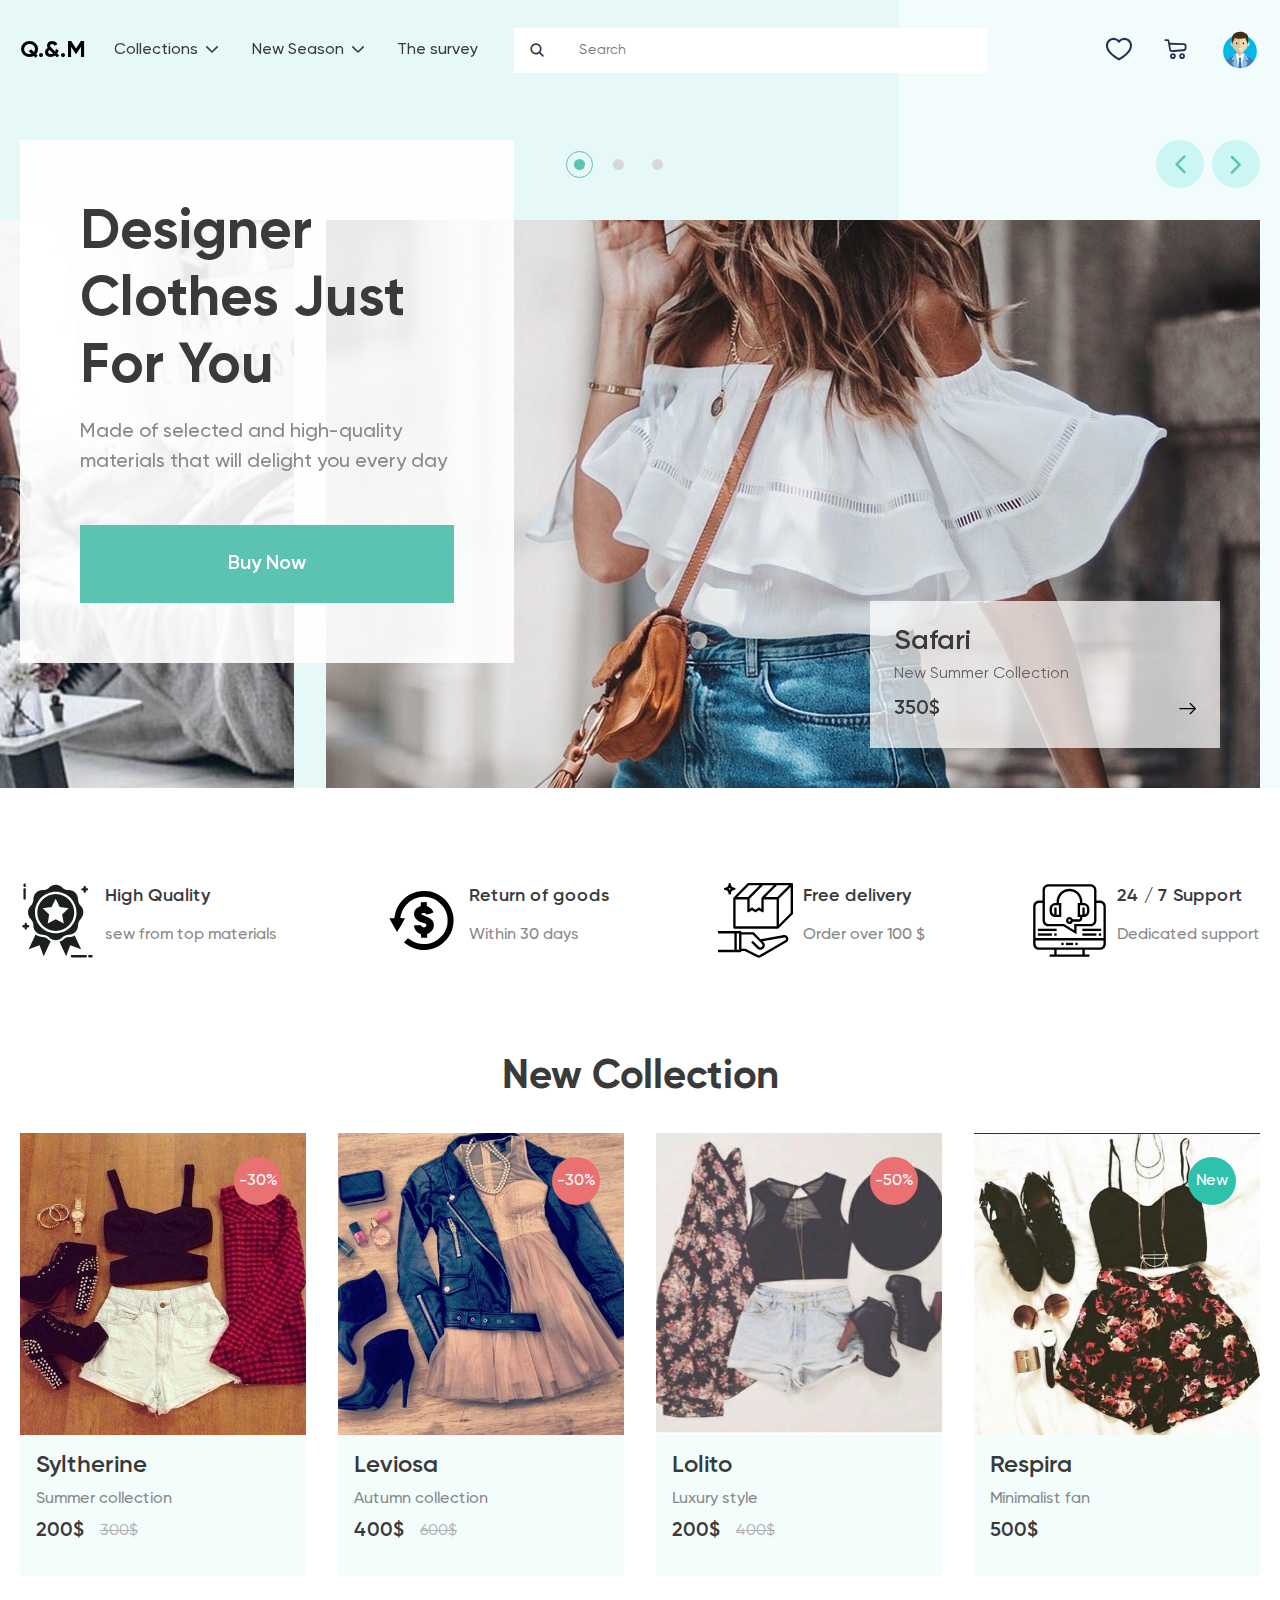
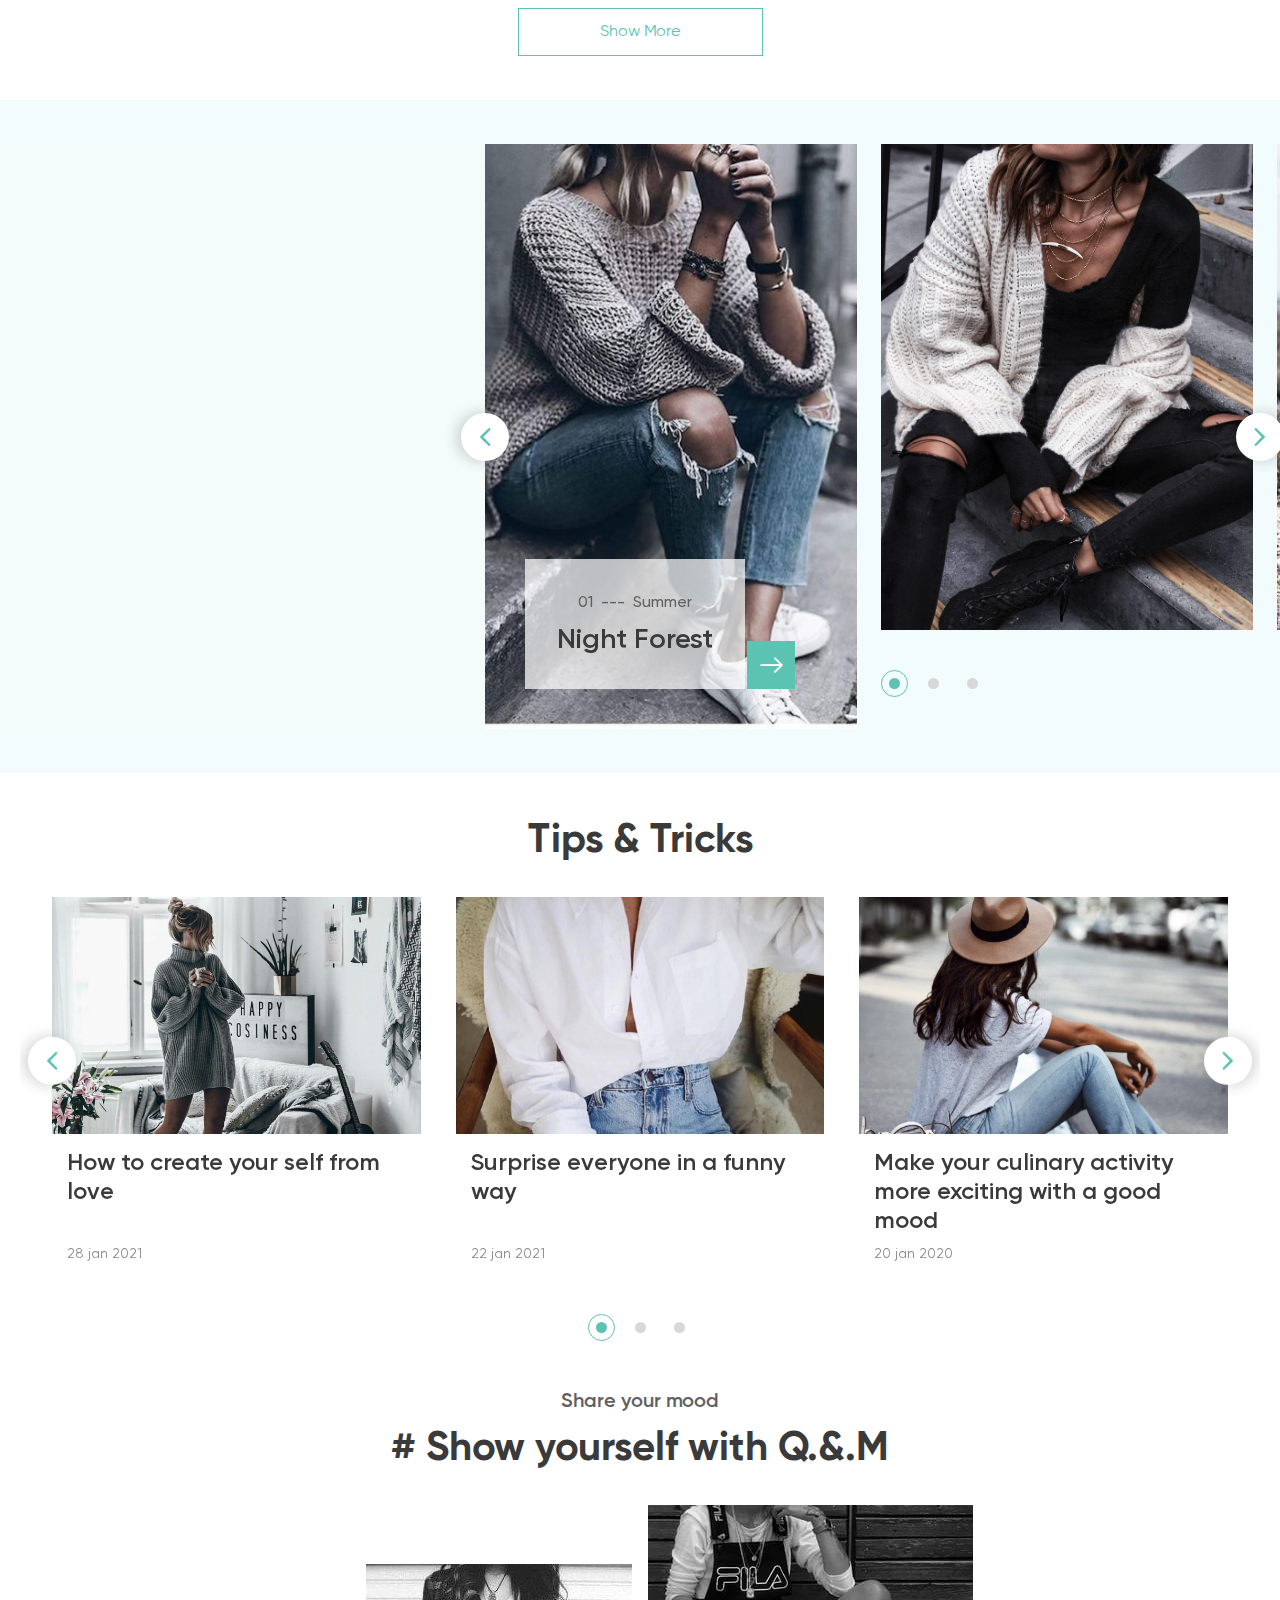
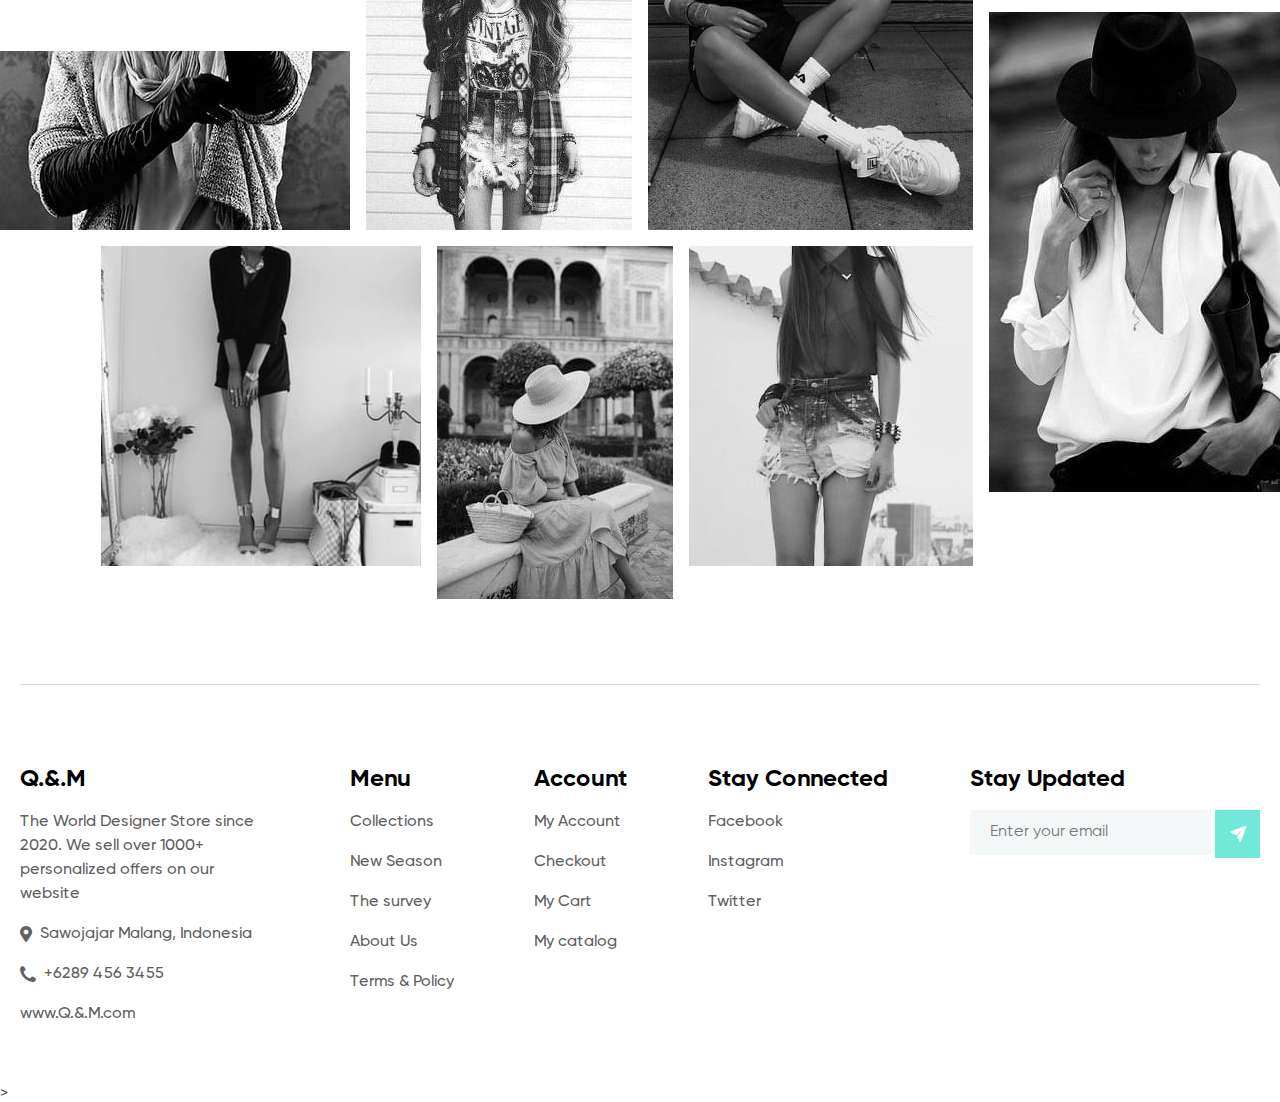
==== commit 40b68827: "Update index.html" ====
--- a/index.html
+++ b/index.html
@@ -120,7 +120,7 @@
 							</div>
 							<div class="slider-main__slider">
 								<div class="slider-main__swiper">
-									<div class="slider-main-ibg__slide">
+									<div class="slider-main-ibg__slide">.
 										<img src="img/fashion/01.jpg" alt="Image" />
 										<a href="#" data-swiper-parallax-opacity="0" data-swiper-parallax-x="-100%" class="slider-main__content">
 											<div class="slider-main__title">Safari</div>
@@ -132,7 +132,7 @@
 											</div>
 										</a>
 									</div>
-									<div class="slider-main-ibg__slide">
+									<div class="slider-main-ibg__slide">.
 										<img src="img/fashion/02.jpg" alt="Image" />
 										<a href="#" data-swiper-parallax-opacity="0" data-swiper-parallax-x="-100%" class="slider-main__content">
 											<div class="slider-main__title">Safari</div>
@@ -144,7 +144,7 @@
 											</div>
 										</a>
 									</div>
-									<div class="slider-main-ibg__slide">
+									<div class="slider-main-ibg__slide">.
 										<img src="img/fashion/03.jpg" alt="Image" />
 										<a href="#" data-swiper-parallax-opacity="0" data-swiper-parallax-x="-100%" class="slider-main__content">
 											<div class="slider-main__title">Safari</div>
@@ -538,4 +538,4 @@
 </body>
 
 </html>
->+>
